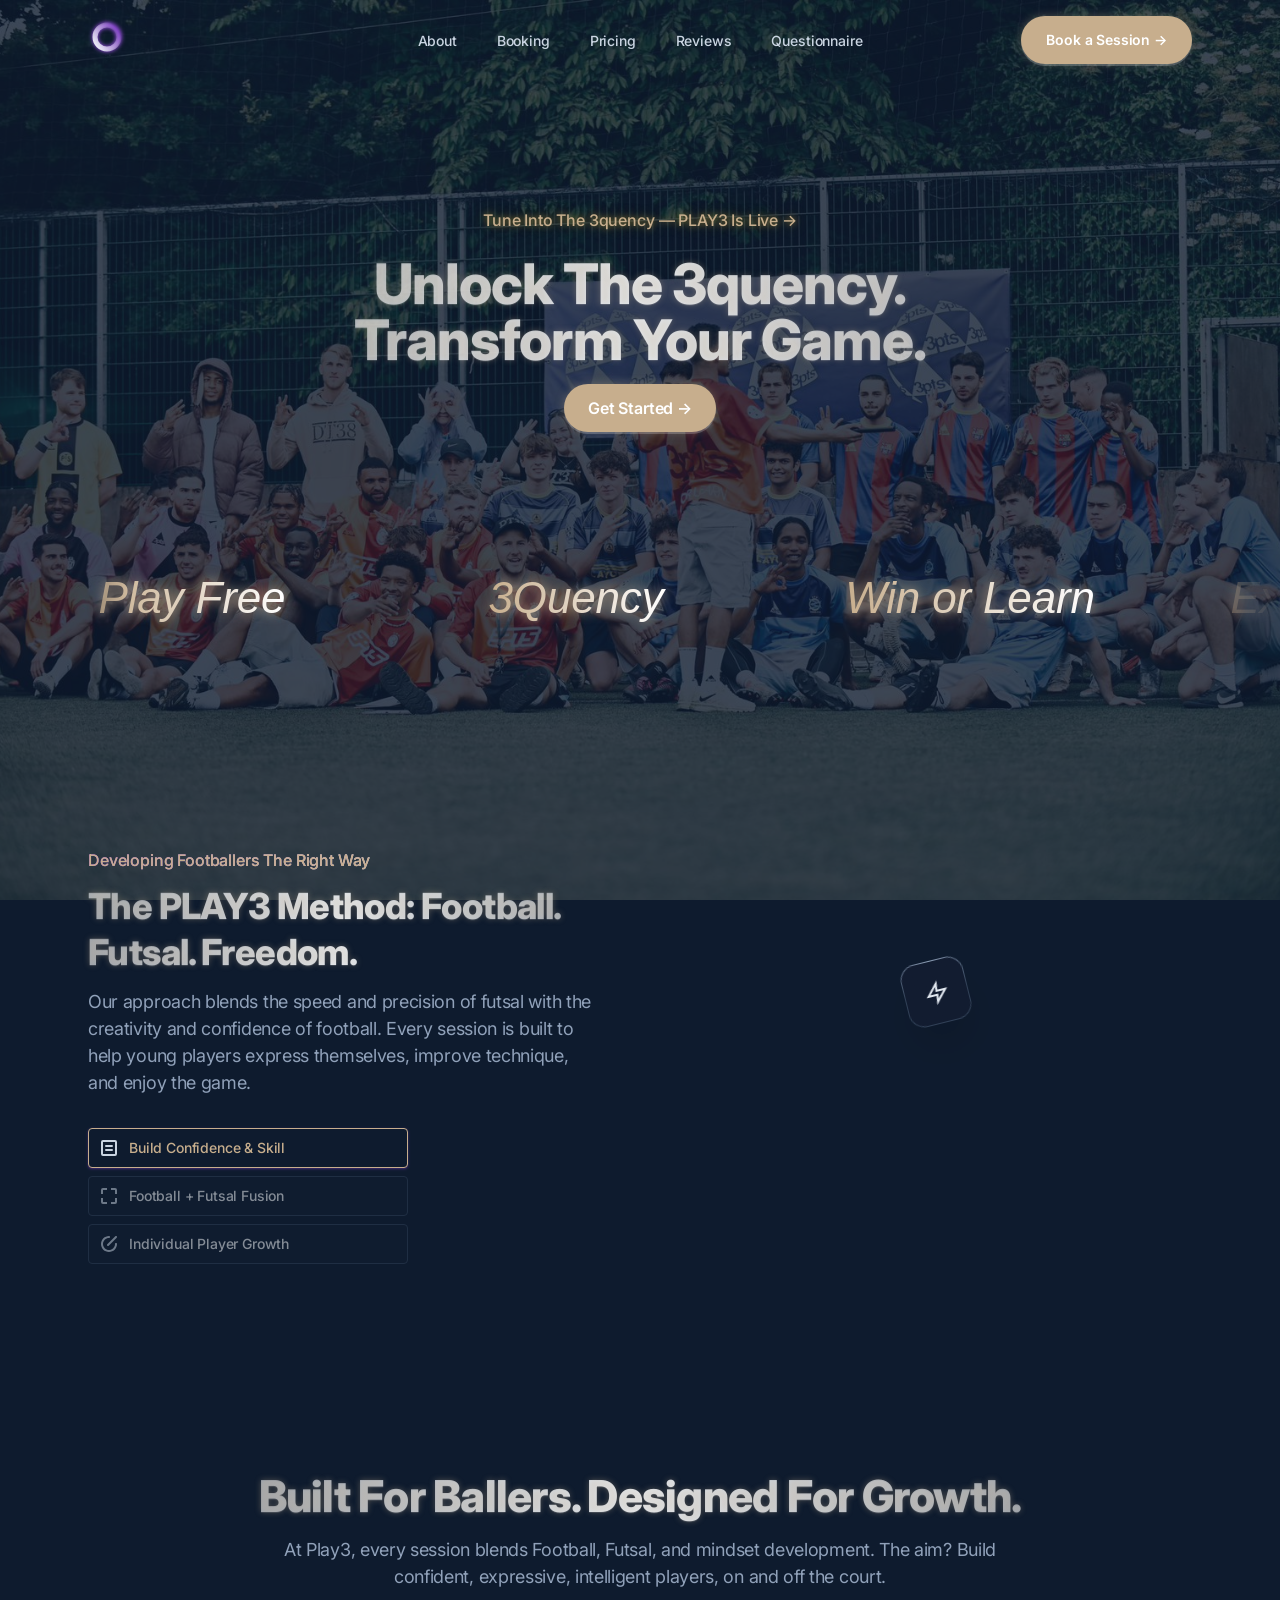
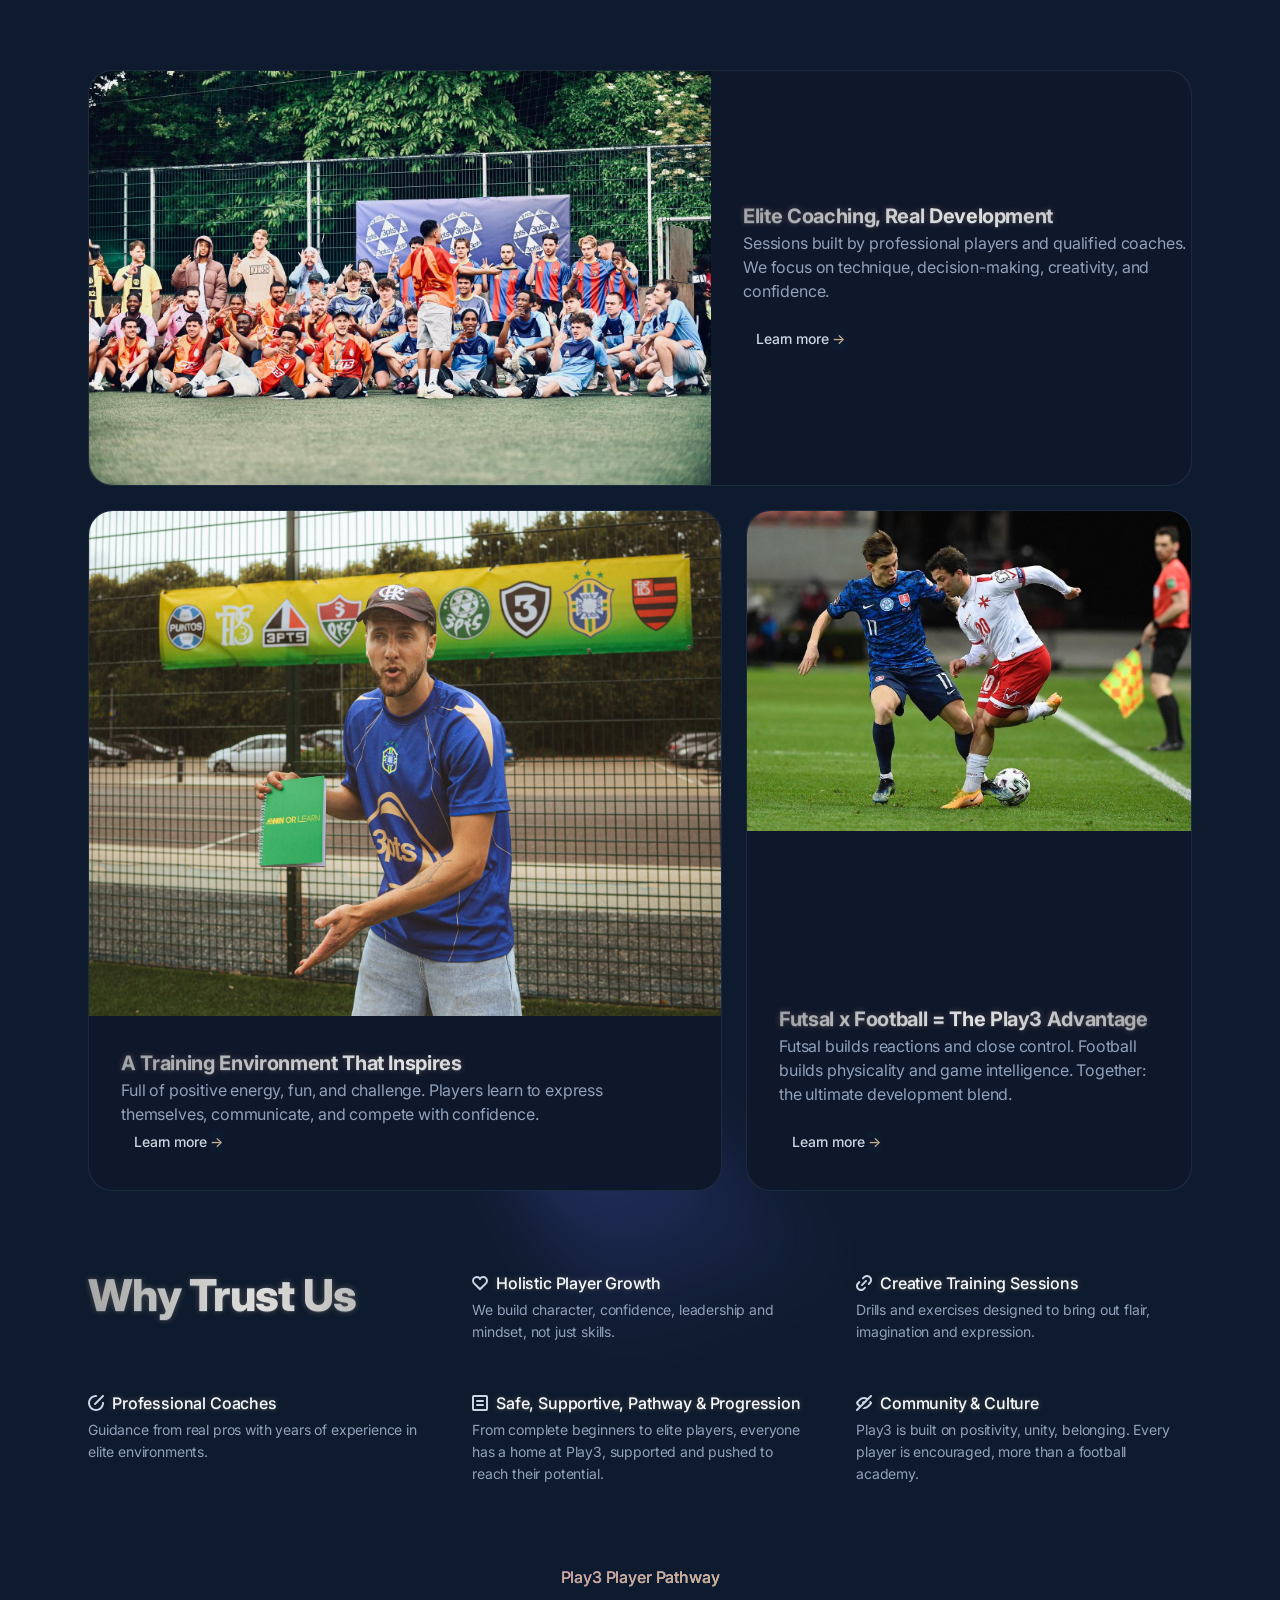
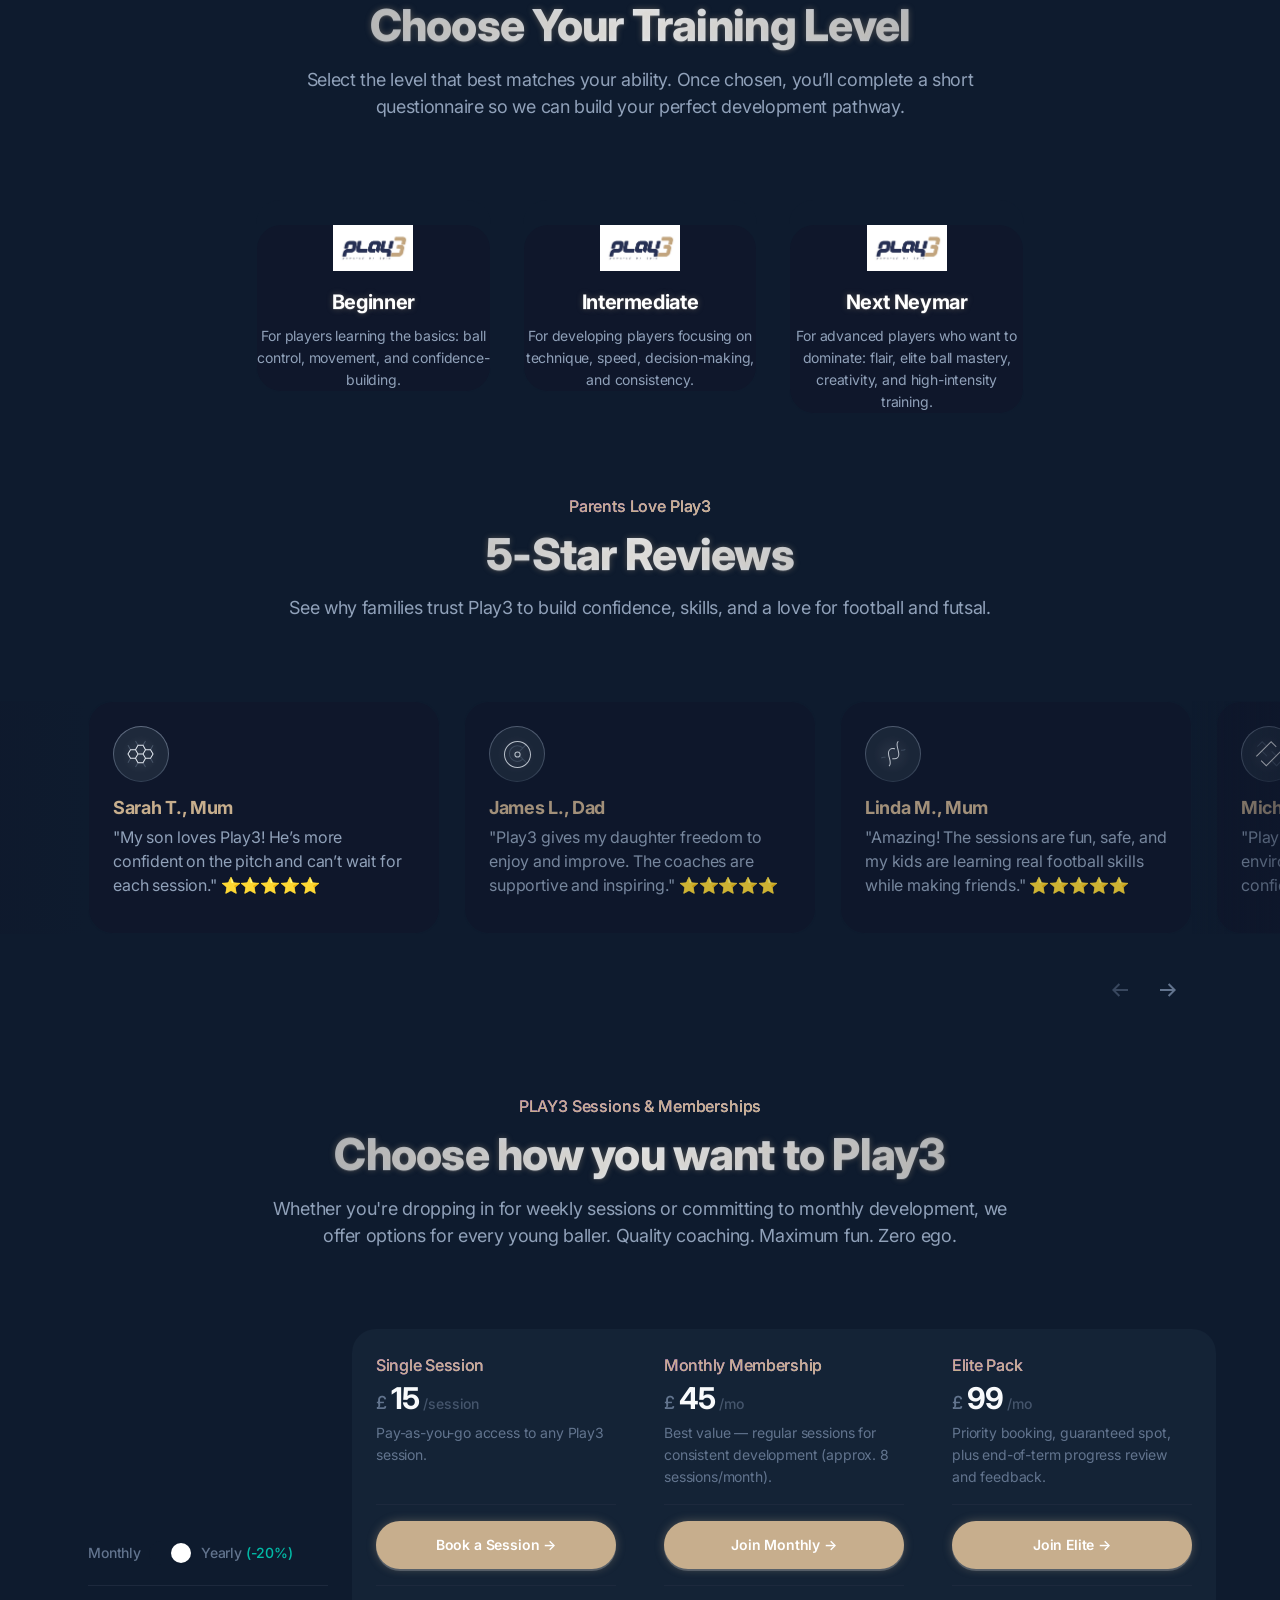
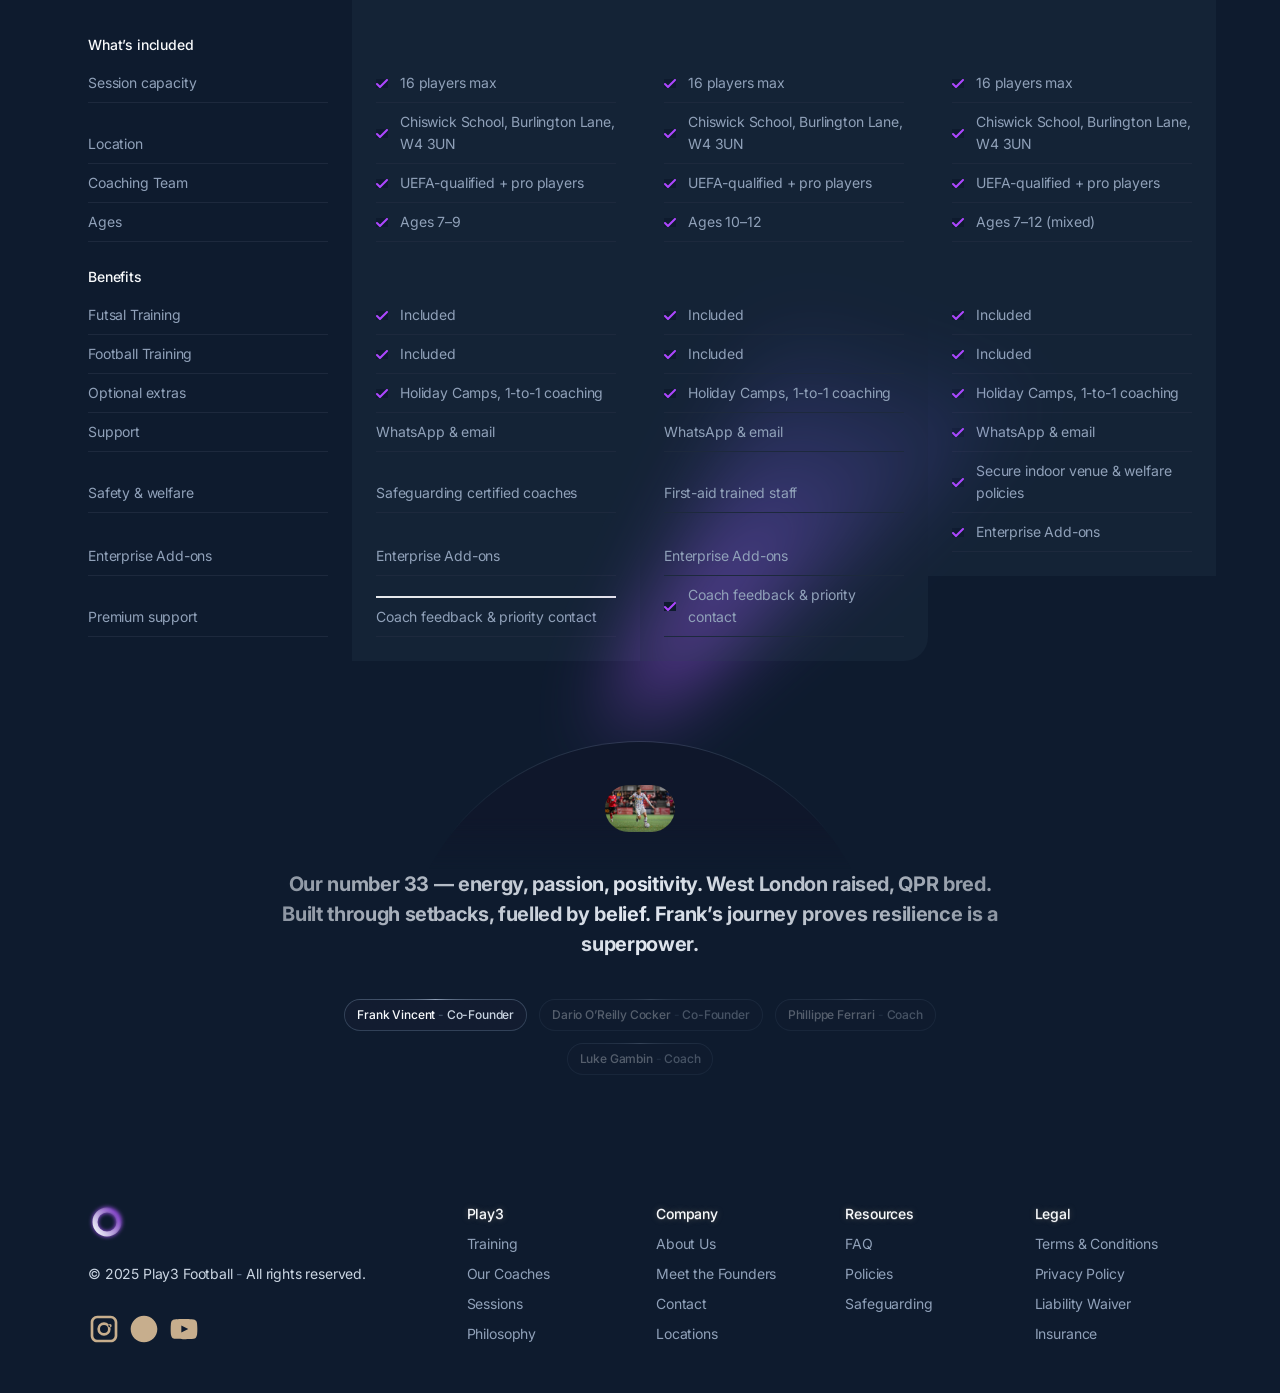
==== index.html @ ace88b15 "changes" ====
<!DOCTYPE html>
<html lang="en" class="scroll-smooth">

<head>
    <meta charset="utf-8">
    <title>Play3 - Home</title>
    <meta name="viewport" content="width=device-width,initial-scale=1">
    <link href="./css/vendors/aos.css" rel="stylesheet">
    <link rel="stylesheet" href="./css/vendors/swiper-bundle.min.css" />
    <link href="./style.css" rel="stylesheet">
</head>

<body class="font-inter antialiased bg-slate-900 text-slate-100 tracking-tight">

    <!-- Page wrapper -->
    <div class="flex flex-col min-h-screen overflow-hidden supports-[overflow:clip]:overflow-clip">

        <!-- Site header -->
        <header class="absolute w-full z-30">
            <div class="max-w-6xl mx-auto px-4 sm:px-6">
                <div class="flex items-center justify-between h-16 md:h-20">
        
                    <!-- Site branding -->
                    <div class="flex-1">
                        <!-- Logo -->
                        <a class="inline-flex" href="index.html" aria-label="Cruip">
                            <img class="max-w-none" src="./images/logo.svg" width="38" height="38" alt="Stellar">
                        </a>
                    </div>
        
                    <!-- Desktop navigation -->
                    <nav class="hidden md:flex md:grow">
        
                        <!-- Desktop menu links -->
                        <ul class="flex grow justify-center flex-wrap items-center">
                            <li>
                                <a class="font-medium text-sm text-slate-300 hover:text-white mx-4 mx-4 lg:mx-5 transition duration-150 ease-in-out" href="about.html">About</a>
                            </li>
                            <li>
                                <a class="font-medium text-sm text-slate-300 hover:text-white mx-4 lg:mx-5 transition duration-150 ease-in-out" href="booking.html">Booking</a>
                            </li>
                            <li>
                                <a class="font-medium text-sm text-slate-300 hover:text-white mx-4 lg:mx-5 transition duration-150 ease-in-out" href="pricing.html">Pricing</a>
                            </li>
                            <li>
                                <a class="font-medium text-sm text-slate-300 hover:text-white mx-4 lg:mx-5 transition duration-150 ease-in-out" href="reviews.html">Reviews</a>
                            </li>
                            <li>
                                <a class="font-medium text-sm text-slate-300 hover:text-white mx-4 lg:mx-5 transition duration-150 ease-in-out" href="questionnaire.html">Questionnaire</a>
                            </li>
                        </ul>
        
                    </nav>
        
                
                  <!-- Desktop booking button -->
<ul class="flex-1 flex justify-end items-center">
    <li>
        <a
  href="https://tidycal.com/helloecobubba/play3-training-session" target="_blank"
  class="btn btn-play3 inline-flex items-center group"
>
  <span class="relative inline-flex items-center">
    Book a Session
    <span class="ml-1 transition-transform duration-150 ease-in-out group-hover:translate-x-0.5">
      →
    </span>
  </span>
</a>

    </li>
</ul>
                
                    <!-- Mobile menu -->
                    <div class="md:hidden flex items-center ml-4" x-data="{ expanded: false }">
        
                        <!-- Hamburger button -->
                        <button class="group inline-flex w-8 h-8 text-slate-300 hover:text-white text-center items-center justify-center transition" aria-controls="mobile-nav" :aria-expanded="expanded" @click.stop="expanded = !expanded">
                            <span class="sr-only">Menu</span>
                            <svg class="w-4 h-4 fill-current pointer-events-none" viewBox="0 0 16 16" xmlns="http://www.w3.org/2000/svg">
                                <rect class="origin-center transition-all duration-300 ease-[cubic-bezier(.5,.85,.25,1.1)] -translate-y-[5px] group-aria-expanded:rotate-[315deg] group-aria-expanded:translate-y-0" y="7" width="16" height="2" rx="1"></rect>
                                <rect class="origin-center group-aria-expanded:rotate-45 transition-all duration-300 ease-[cubic-bezier(.5,.85,.25,1.8)]" y="7" width="16" height="2" rx="1"></rect>
                                <rect class="origin-center transition-all duration-300 ease-[cubic-bezier(.5,.85,.25,1.1)] translate-y-[5px] group-aria-expanded:rotate-[135deg] group-aria-expanded:translate-y-0" y="7" width="16" height="2" rx="1"></rect>
                            </svg>
                        </button>                             
        
                        <!-- Mobile navigation -->
                        <nav id="mobile-nav" class="absolute top-full z-20 left-0 w-full px-4 sm:px-6 overflow-hidden transition-all duration-300 ease-in-out" x-ref="mobileNav" :style="expanded ? 'max-height: ' + $refs.mobileNav.scrollHeight + 'px; opacity: 1' : 'max-height: 0; opacity: .8'" @click.outside="expanded = false" @keydown.escape.window="expanded = false" x-cloak>
                            <ul class="border border-transparent [background:linear-gradient(var(--color-slate-900),var(--color-slate-900))_padding-box,conic-gradient(var(--color-slate-400),var(--color-slate-700)_25%,var(--color-slate-700)_75%,var(--color-slate-400)_100%)_border-box] rounded-lg px-4 py-1.5">
                                                   <li>
                                <a class="font-medium text-sm text-slate-300 hover:text-white mx-4 lg:mx-5 transition duration-150 ease-in-out" href="about.html">About</a>
                            </li>
                            <li>
                                <a href="https://tidycal.com/helloecobubba/play3-training-session" class="font-medium text-sm text-slate-300 hover:text-white mx-4 lg:mx-5 transition duration-150 ease-in-out" href="booking.html">Booking</a>
                            </li>
                            <li>
                                <a class="font-medium text-sm text-slate-300 hover:text-white mx-4 lg:mx-5 transition duration-150 ease-in-out" href="pricing.html">Pricing</a>
                            </li>
                            <li>
                                <a class="font-medium text-sm text-slate-300 hover:text-white mx-4 lg:mx-5 transition duration-150 ease-in-out" href="reviews.html">Reviews</a>
                            </li>
                            <li>
                                <a class="font-medium text-sm text-slate-300 hover:text-white mx-4 lg:mx-5 transition duration-150 ease-in-out" href="questionnaire.html">Questionnaire</a>
                            </li>
                            </ul>
                        </nav>
        
                    </div>
        
                </div>
            </div>
        </header>

        <!-- Page content -->
        <main class="grow">

            <!-- Hero -->
            <section>
                              <div class="absolute inset-0 -z-20 overflow-hidden opacity-20">
    <img 
        src="./images/dariospeech.jpg" 
        class="w-full h-full object-cover" 
        alt="FAQ Background"
    />
</div>
                <div class="relative max-w-6xl mx-auto px-4 sm:px-6">

                    <!-- Particles animation -->
                    <div class="absolute inset-0 -z-10" aria-hidden="true">
                        <canvas data-particle-animation></canvas>
                    </div>

                    <!-- Illustration -->
                    <div class="absolute inset-0 -z-10 -mx-28 rounded-b-[3rem] pointer-events-none overflow-hidden" aria-hidden="true">
                        <div class="absolute left-1/2 -translate-x-1/2 bottom-0 -z-10">
                            <img src="./images/glow-bottom.svg" class="max-w-none" width="2146" height="774" alt="Hero Illustration">
                        </div>
                    </div>

                    <div class="pt-32 pb-16 md:pt-52 md:pb-32">

                        <!-- Hero content -->
                        <div class="max-w-3xl mx-auto text-center">
                            <div class="mb-6" data-aos="fade-down">
                               <div class="inline-flex">
  <a
    href="about.html"
    class="group inline-flex items-center font-medium transition-all duration-200 ease-in-out hover:tracking-wide"
    style="
      color: var(--play3-gold);
      text-shadow:
        0 0 6px rgba(212,175,55,0.6),
        0 0 16px rgba(212,175,55,0.4);
    "
  >
    Tune Into The 3quency — PLAY3 Is Live
    <span
      class="ml-1 transition-transform duration-200 ease-in-out group-hover:translate-x-1"
      style="
        color: var(--play3-gold);
        text-shadow:
          0 0 6px rgba(212,175,55,0.6),
          0 0 16px rgba(212,175,55,0.4);
      "
    >
      →
    </span>
  </a>
</div>
                            </div>
                            <h1 class="h1 bg-clip-text text-transparent bg-linear-to-r from-slate-200/60 via-slate-200 to-slate-200/60 pb-4" data-aos="fade-down">Unlock The 3quency. Transform Your Game.</h1>
                            <div class="max-w-xs mx-auto sm:max-w-none sm:inline-flex sm:justify-center space-y-4 sm:space-y-0 sm:space-x-4" data-aos="fade-down" data-aos-delay="400">
                                <div>
                                   <a href="booking.html" class="btn-play3 inline-flex items-center justify-center group">
  <span class="inline-flex items-center">
    Get Started
    <span class="ml-1 transition-transform group-hover:translate-x-0.5">→</span>
  </span>
</a>

                                </div>
                            </div>

                        </div>

                    </div>
                </div>
            </section>

    <!-- MARQUEE Scroll -->
        <section>
  <div class="relative w-full overflow-hidden
    [mask-image:_linear-gradient(to_right,transparent_0,_black_128px,_black_calc(100%-128px),transparent_100%)]">

    <!-- MARQUEE TRACK -->
    <div class="flex w-max play3-marquee">

      <!-- TRACK A -->
      <ul class="flex items-center flex-nowrap shrink-0 [&_li]:mx-8">
        <li>
          <svg width="320" height="80" viewBox="0 0 320 80" xmlns="http://www.w3.org/2000/svg">
            <defs>
              <linearGradient id="goldGradientA" x1="0%" y1="0%" x2="100%" y2="0%">
                <stop offset="0%" stop-color="var(--play3-gold)" />
                <stop offset="100%" stop-color="#ffffff" />
              </linearGradient>
              <filter id="goldGlowA" x="-50%" y="-50%" width="200%" height="200%">
                <feDropShadow dx="0" dy="0" stdDeviation="6" flood-color="var(--play3-gold)" />
              </filter>
            </defs>
            <text x="50%" y="52%" text-anchor="middle" dominant-baseline="middle"
              font-family="Helvetica, Arial, sans-serif"
              font-style="italic"
              font-size="44"
              fill="url(#goldGradientA)"
              filter="url(#goldGlowA)">
              Play Free
            </text>
          </svg>
        </li>

        <li>
          <svg width="320" height="80" viewBox="0 0 320 80" xmlns="http://www.w3.org/2000/svg">
            <text x="50%" y="52%" text-anchor="middle" dominant-baseline="middle"
              font-family="Helvetica, Arial, sans-serif"
              font-style="italic"
              font-size="44"
              fill="url(#goldGradientA)"
              filter="url(#goldGlowA)">
              3Quency
            </text>
          </svg>
        </li>

        <li>
          <svg width="340" height="80" viewBox="0 0 340 80" xmlns="http://www.w3.org/2000/svg">
            <text x="50%" y="52%" text-anchor="middle" dominant-baseline="middle"
              font-family="Helvetica, Arial, sans-serif"
              font-style="italic"
              font-size="44"
              fill="url(#goldGradientA)"
              filter="url(#goldGlowA)">
              Win or Learn
            </text>
          </svg>
        </li>

        <li>
          <svg width="380" height="80" viewBox="0 0 380 80" xmlns="http://www.w3.org/2000/svg">
            <text x="50%" y="52%" text-anchor="middle" dominant-baseline="middle"
              font-family="Helvetica, Arial, sans-serif"
              font-style="italic"
              font-size="44"
              fill="url(#goldGradientA)"
              filter="url(#goldGlowA)">
              Express Yourself
            </text>
          </svg>
        </li>

        <li>
          <svg width="400" height="80" viewBox="0 0 400 80" xmlns="http://www.w3.org/2000/svg">
            <text x="50%" y="52%" text-anchor="middle" dominant-baseline="middle"
              font-family="Helvetica, Arial, sans-serif"
              font-style="italic"
              font-size="44"
              fill="url(#goldGradientA)"
              filter="url(#goldGlowA)">
              Positive Reactions
            </text>
          </svg>
        </li>

        <li>
          <svg width="300" height="80" viewBox="0 0 300 80" xmlns="http://www.w3.org/2000/svg">
            <text x="50%" y="52%" text-anchor="middle" dominant-baseline="middle"
              font-family="Helvetica, Arial, sans-serif"
              font-style="italic"
              font-size="44"
              fill="url(#goldGradientA)"
              filter="url(#goldGlowA)">
              Family
            </text>
          </svg>
        </li>
      </ul>

      <!-- TRACK B (IDENTICAL COPY) -->
      <ul class="flex items-center flex-nowrap shrink-0 [&_li]:mx-8" aria-hidden="true">
           <li>
          <svg width="320" height="80" viewBox="0 0 320 80" xmlns="http://www.w3.org/2000/svg">
            <defs>
              <linearGradient id="goldGradientA" x1="0%" y1="0%" x2="100%" y2="0%">
                <stop offset="0%" stop-color="var(--play3-gold)" />
                <stop offset="100%" stop-color="#ffffff" />
              </linearGradient>
              <filter id="goldGlowA" x="-50%" y="-50%" width="200%" height="200%">
                <feDropShadow dx="0" dy="0" stdDeviation="6" flood-color="var(--play3-gold)" />
              </filter>
            </defs>
            <text x="50%" y="52%" text-anchor="middle" dominant-baseline="middle"
              font-family="Helvetica, Arial, sans-serif"
              font-style="italic"
              font-size="44"
              fill="url(#goldGradientA)"
              filter="url(#goldGlowA)">
              Play Free
            </text>
          </svg>
        </li>

        <li>
          <svg width="320" height="80" viewBox="0 0 320 80" xmlns="http://www.w3.org/2000/svg">
            <text x="50%" y="52%" text-anchor="middle" dominant-baseline="middle"
              font-family="Helvetica, Arial, sans-serif"
              font-style="italic"
              font-size="44"
              fill="url(#goldGradientA)"
              filter="url(#goldGlowA)">
              3Quency
            </text>
          </svg>
        </li>

        <li>
          <svg width="340" height="80" viewBox="0 0 340 80" xmlns="http://www.w3.org/2000/svg">
            <text x="50%" y="52%" text-anchor="middle" dominant-baseline="middle"
              font-family="Helvetica, Arial, sans-serif"
              font-style="italic"
              font-size="44"
              fill="url(#goldGradientA)"
              filter="url(#goldGlowA)">
              Win or Learn
            </text>
          </svg>
        </li>

        <li>
          <svg width="380" height="80" viewBox="0 0 380 80" xmlns="http://www.w3.org/2000/svg">
            <text x="50%" y="52%" text-anchor="middle" dominant-baseline="middle"
              font-family="Helvetica, Arial, sans-serif"
              font-style="italic"
              font-size="44"
              fill="url(#goldGradientA)"
              filter="url(#goldGlowA)">
              Express Yourself
            </text>
          </svg>
        </li>

        <li>
          <svg width="400" height="80" viewBox="0 0 400 80" xmlns="http://www.w3.org/2000/svg">
            <text x="50%" y="52%" text-anchor="middle" dominant-baseline="middle"
              font-family="Helvetica, Arial, sans-serif"
              font-style="italic"
              font-size="44"
              fill="url(#goldGradientA)"
              filter="url(#goldGlowA)">
              Positive Reactions
            </text>
          </svg>
        </li>

        <li>
          <svg width="300" height="80" viewBox="0 0 300 80" xmlns="http://www.w3.org/2000/svg">
            <text x="50%" y="52%" text-anchor="middle" dominant-baseline="middle"
              font-family="Helvetica, Arial, sans-serif"
              font-style="italic"
              font-size="44"
              fill="url(#goldGradientA)"
              filter="url(#goldGlowA)">
              Family
            </text>
          </svg>
        </li>
      </ul>

    </div>
  </div>
</section>

               <!-- Features -->
            <section>
                <div class="relative max-w-6xl mx-auto px-4 sm:px-6">

                    <!-- Illustration -->
                    <div class="absolute inset-0 -z-10 -mx-28 rounded-t-[3rem] pointer-events-none overflow-hidden" aria-hidden="true">
                        <div class="absolute left-1/2 -translate-x-1/2 top-0 -z-10">
                            <img src="./images/glow-top.svg" class="max-w-none" width="1404" height="658" alt="Features Illustration">
                        </div>
                    </div>

                    <div class="pt-16 pb-12 md:pt-52 md:pb-20">

                        <div x-data="{ tab: '1' }">

                            <!-- Section content -->
                            <div class="max-w-xl mx-auto md:max-w-none flex flex-col md:flex-row md:space-x-8 lg:space-x-16 xl:space-x-20 space-y-8 space-y-reverse md:space-y-0">

                                <!-- Content -->
                                <div class="md:w-7/12 lg:w-1/2 order-1 md:order-none max-md:text-center" data-aos="fade-down">
                                    <!-- Content #1 -->
                                    <div>
                                        <div class="inline-flex font-medium bg-clip-text text-transparent bg-linear-to-r from-purple-500 to-purple-200 pb-3">Developing Footballers The Right Way</div>
                                    </div>
                                    <h3 class="h3 bg-clip-text text-transparent bg-linear-to-r from-slate-200/60 via-slate-200 to-slate-200/60 pb-3">The PLAY3 Method: Football. Futsal. Freedom.</h3>
                                    <p class="text-lg text-slate-400 mb-8">  Our approach blends the speed and precision of futsal with the creativity and confidence of football. 
                            Every session is built to help young players express themselves, improve technique, and enjoy the game.</p>
                                    <div class="mt-8 max-w-xs max-md:mx-auto space-y-2">
                                        <button
                                            class="flex items-center text-sm font-medium text-slate-50 rounded-sm border bg-slate-800/25 w-full px-3 py-2 transition duration-150 ease-in-out hover:opacity-100"
                                            :class="tab !== '1' ? 'border-slate-700 opacity-50' : 'border-purple-700 shadow-sm shadow-purple-500/25'"
                                            @click.prevent="tab = '1'"
                                        >
                                            <svg class="shrink-0 fill-slate-300 mr-3" xmlns="http://www.w3.org/2000/svg" width="16" height="16">
                                                <path d="M14 0a2 2 0 0 1 2 2v12a2 2 0 0 1-2 2H2a2 2 0 0 1-2-2V2a2 2 0 0 1 2-2h12Zm0 14V2H2v12h12Zm-3-7H5a1 1 0 1 1 0-2h6a1 1 0 0 1 0 2Zm0 4H5a1 1 0 0 1 0-2h6a1 1 0 0 1 0 2Z" />
                                            </svg>
                                            <span>Build Confidence & Skill</span>
                                        </button>
                                        <button
                                            class="flex items-center text-sm font-medium text-slate-50 rounded-sm border bg-slate-800/25 w-full px-3 py-2 transition duration-150 ease-in-out hover:opacity-100"
                                            :class="tab !== '2' ? 'border-slate-700 opacity-50' : 'border-purple-700 shadow-sm shadow-purple-500/25'"
                                            @click.prevent="tab = '2'"
                                        >
                                            <svg class="shrink-0 fill-slate-300 mr-3" xmlns="http://www.w3.org/2000/svg" width="16" height="16">
                                                <path d="M2 6H0V2a2 2 0 0 1 2-2h4v2H2v4ZM16 6h-2V2h-4V0h4a2 2 0 0 1 2 2v4ZM14 16h-4v-2h4v-4h2v4a2 2 0 0 1-2 2ZM6 16H2a2 2 0 0 1-2-2v-4h2v4h4v2Z" />
                                            </svg>
                                            <span>Football + Futsal Fusion</span>
                                        </button>
                                        <button
                                            class="flex items-center text-sm font-medium text-slate-50 rounded-sm border bg-slate-800/25 w-full px-3 py-2 transition duration-150 ease-in-out hover:opacity-100"
                                            :class="tab !== '3' ? 'border-slate-700 opacity-50' : 'border-purple-700 shadow-sm shadow-purple-500/25'"
                                            @click.prevent="tab = '3'"
                                        >
                                            <svg class="shrink-0 fill-slate-300 mr-3" xmlns="http://www.w3.org/2000/svg" width="16" height="16">
                                                <path d="M14.3.3c.4-.4 1-.4 1.4 0 .4.4.4 1 0 1.4l-8 8c-.2.2-.4.3-.7.3-.3 0-.5-.1-.7-.3-.4-.4-.4-1 0-1.4l8-8ZM15 7c.6 0 1 .4 1 1 0 4.4-3.6 8-8 8s-8-3.6-8-8 3.6-8 8-8c.6 0 1 .4 1 1s-.4 1-1 1C4.7 2 2 4.7 2 8s2.7 6 6 6 6-2.7 6-6c0-.6.4-1 1-1Z" />
                                            </svg>
                                            <span>Individual Player Growth</span>
                                        </button>                                        
                                    </div>
                                </div>

                                <!-- Image -->
                                <div class="md:w-5/12 lg:w-1/2" data-aos="fade-up" data-aos-delay="100">
                                    <div class="relative py-24 -mt-12">

                                        <!-- Particles animation -->
                                        <div class="absolute inset-0 -z-10">
                                            <canvas data-particle-animation data-particle-quantity="8" data-particle-staticity="30"></canvas>
                                        </div>

                                        <div class="flex items-center justify-center">
                                            <div class="relative w-48 h-48 flex justify-center items-center">
                                         <!-- Halo effect -->
<svg class="absolute inset-0 z-0 left-1/2 top-1/2 transform -translate-x-1/2 -translate-y-1/2 pointer-events-none blur-xl opacity-80" width="480" height="480" viewBox="0 0 480 480" xmlns="http://www.w3.org/2000/svg">
  <defs>
    <linearGradient id="pulse-a" x1="50%" x2="50%" y1="100%" y2="0%">
      <stop offset="0%" stop-color="#D4AF37" />
      <stop offset="60%" stop-color="#FFD966" />
      <stop offset="100%" stop-color="#FFF3B0" />
    </linearGradient>
  </defs>
  <g fill-rule="evenodd">
    <path class="pulse" fill="url(#pulse-a)" fill-rule="evenodd" d="M240,0 C372.5484,0 480,107.4516 480,240 C480,372.5484 372.5484,480 240,480 C107.4516,480 0,372.5484 0,240 C0,107.4516 107.4516,0 240,0 Z M240,88.8 C156.4944,88.8 88.8,156.4944 88.8,240 C88.8,323.5056 156.4944,391.2 240,391.2 C323.5056,391.2 391.2,323.5056 391.2,240 C391.2,156.4944 323.5056,88.8 240,88.8 Z"></path>
    <path class="pulse pulse-1" fill="url(#pulse-a)" fill-rule="evenodd" d="M240,0 C372.5484,0 480,107.4516 480,240 C480,372.5484 372.5484,480 240,480 C107.4516,480 0,372.5484 0,240 C0,107.4516 107.4516,0 240,0 Z M240,88.8 C156.4944,88.8 88.8,156.4944 88.8,240 C88.8,323.5056 156.4944,391.2 240,391.2 C323.5056,391.2 391.2,323.5056 391.2,240 C391.2,156.4944 323.5056,88.8 240,88.8 Z"></path>
    <path class="pulse pulse-2" fill="url(#pulse-a)" fill-rule="evenodd" d="M240,0 C372.5484,0 480,107.4516 480,240 C480,372.5484 372.5484,480 240,480 C107.4516,480 0,372.5484 0,240 C0,107.4516 107.4516,0 240,0 Z M240,88.8 C156.4944,88.8 88.8,156.4944 88.8,240 C88.8,323.5056 156.4944,391.2 240,391.2 C323.5056,391.2 391.2,323.5056 391.2,240 C391.2,156.4944 323.5056,88.8 240,88.8 Z"></path>
  </g>
</svg>
                                                <!-- Grid -->
                                                <div class="absolute inset-0 -z-10 left-1/2 top-1/2 transform -translate-x-1/2 -translate-y-1/2 pointer-events-none w-[500px] h-[500px] rounded-full overflow-hidden [mask-image:_radial-gradient(black,_transparent_60%)]">
                                                    <div class="h-[200%] animate-endless">
                                                        <div class="absolute inset-0 [background:repeating-linear-gradient(transparent,transparent_48px,var(--color-white)_48px,var(--color-white)_49px)] blur-[2px] opacity-20"></div>
                                                        <div class="absolute inset-0 [background:repeating-linear-gradient(transparent,transparent_48px,var(--color-purple-500)_48px,var(--color-purple-500)_49px)]"></div>
                                                        <div class="absolute inset-0 [background:repeating-linear-gradient(90deg,transparent,transparent_48px,var(--color-white)_48px,var(--color-white)_49px)] blur-[2px] opacity-20"></div>
                                                        <div class="absolute inset-0 [background:repeating-linear-gradient(90deg,transparent,transparent_48px,var(--color-purple-500)_48px,var(--color-purple-500)_49px)]"></div>
                                                    </div>
                                                </div>
                                                <!-- Icons -->
                                                <div
                                                    x-show="tab === '1'"
                                                    x-transition:enter="transition ease-[cubic-bezier(0.68,-0.3,0.32,1)] duration-700 order-first"
                                                    x-transition:enter-start="opacity-0 -rotate-[60deg]"
                                                    x-transition:enter-end="opacity-100 rotate-0"
                                                    x-transition:leave="transition ease-[cubic-bezier(0.68,-0.3,0.32,1)] duration-700 absolute"
                                                    x-transition:leave-start="opacity-100 rotate-0"
                                                    x-transition:leave-end="opacity-0 rotate-[60deg]"
                                                >                                                
                                                    <div class="relative flex items-center justify-center w-16 h-16 border border-transparent rounded-2xl shadow-2xl -rotate-[14deg] [background:linear-gradient(var(--color-slate-900),var(--color-slate-900))_padding-box,conic-gradient(var(--color-slate-400),var(--color-slate-700)_25%,var(--color-slate-700)_75%,var(--color-slate-400)_100%)_border-box] before:absolute before:inset-0 before:bg-slate-800/30 before:rounded-2xl">
                                                        <svg class="relative fill-slate-200" xmlns="http://www.w3.org/2000/svg" width="23" height="25">
                                                            <path fill-rule="nonzero" d="M10.55 15.91H.442L14.153.826 12.856 9.91h10.107L9.253 24.991l1.297-9.082Zm.702-8.919L4.963 13.91h7.893l-.703 4.918 6.289-6.918H10.55l.702-4.918Z" />
                                                        </svg>
                                                    </div>
                                                </div>
                                                <div
                                                    x-show="tab === '2'"
                                                    x-transition:enter="transition ease-[cubic-bezier(0.68,-0.3,0.32,1)] duration-700 order-first"
                                                    x-transition:enter-start="opacity-0 -rotate-[60deg]"
                                                    x-transition:enter-end="opacity-100 rotate-0"
                                                    x-transition:leave="transition ease-[cubic-bezier(0.68,-0.3,0.32,1)] duration-700 absolute"
                                                    x-transition:leave-start="opacity-100 rotate-0"
                                                    x-transition:leave-end="opacity-0 rotate-[60deg]"
                                                >                                                
                                                    <div class="relative flex items-center justify-center w-16 h-16 border border-transparent rounded-2xl shadow-2xl -rotate-[14deg] [background:linear-gradient(var(--color-slate-900),var(--color-slate-900))_padding-box,conic-gradient(var(--color-slate-400),var(--color-slate-700)_25%,var(--color-slate-700)_75%,var(--color-slate-400)_100%)_border-box] before:absolute before:inset-0 before:bg-slate-800/30 before:rounded-2xl">
                                                        <svg class="relative fill-slate-200" xmlns="http://www.w3.org/2000/svg" width="22" height="22">
                                                            <path d="M18 14h-2V8h2c2.2 0 4-1.8 4-4s-1.8-4-4-4-4 1.8-4 4v2H8V4c0-2.2-1.8-4-4-4S0 1.8 0 4s1.8 4 4 4h2v6H4c-2.2 0-4 1.8-4 4s1.8 4 4 4 4-1.8 4-4v-2h6v2c0 2.2 1.8 4 4 4s4-1.8 4-4-1.8-4-4-4ZM16 4c0-1.1.9-2 2-2s2 .9 2 2-.9 2-2 2h-2V4ZM2 4c0-1.1.9-2 2-2s2 .9 2 2v2H4c-1.1 0-2-.9-2-2Zm4 14c0 1.1-.9 2-2 2s-2-.9-2-2 .9-2 2-2h2v2ZM8 8h6v6H8V8Zm10 12c-1.1 0-2-.9-2-2v-2h2c1.1 0 2 .9 2 2s-.9 2-2 2Z" />
                                                        </svg>
                                                    </div>
                                                </div>
                                                <div
                                                    x-show="tab === '3'"
                                                    x-transition:enter="transition ease-[cubic-bezier(0.68,-0.3,0.32,1)] duration-700 order-first"
                                                    x-transition:enter-start="opacity-0 -rotate-[60deg]"
                                                    x-transition:enter-end="opacity-100 rotate-0"
                                                    x-transition:leave="transition ease-[cubic-bezier(0.68,-0.3,0.32,1)] duration-700 absolute"
                                                    x-transition:leave-start="opacity-100 rotate-0"
                                                    x-transition:leave-end="opacity-0 rotate-[60deg]"
                                                >                                                
                                                    <div class="relative flex items-center justify-center w-16 h-16 border border-transparent rounded-2xl shadow-2xl -rotate-[14deg] [background:linear-gradient(var(--color-slate-900),var(--color-slate-900))_padding-box,conic-gradient(var(--color-slate-400),var(--color-slate-700)_25%,var(--color-slate-700)_75%,var(--color-slate-400)_100%)_border-box] before:absolute before:inset-0 before:bg-slate-800/30 before:rounded-2xl">
                                                        <svg class="relative fill-slate-200" xmlns="http://www.w3.org/2000/svg" width="26" height="14">
                                                            <path fill-rule="nonzero" d="m10 5.414-8 8L.586 12 10 2.586l6 6 8-8L25.414 2 16 11.414z" />
                                                        </svg>
                                                    </div>
                                                </div>                                                
                                            </div>
                                        </div>
                                    </div>
                                </div>

                            </div>

                        </div>

                    </div>
                </div>
            </section>

          <!-- Features #2 -->
            <section class="relative">

                <!-- Particles animation -->
                <div class="absolute left-1/2 -translate-x-1/2 top-0 -z-10 w-80 h-80 -mt-24 -ml-32">
                    <div class="absolute inset-0 -z-10" aria-hidden="true">
                        <canvas data-particle-animation data-particle-quantity="6" data-particle-staticity="30"></canvas>
                    </div>
                </div>

                <div class="max-w-6xl mx-auto px-4 sm:px-6">
                    <div class="pt-16 md:pt-32">

                        <!-- Section header -->
                        <div class="max-w-3xl mx-auto text-center pb-12 md:pb-20">
                            <h2 class="h2 bg-clip-text text-transparent bg-linear-to-r from-slate-200/60 via-slate-200 to-slate-200/60 pb-4">Built For Ballers. Designed For Growth.</h2>
                            <p class="text-lg text-slate-400">At Play3, every session blends Football, Futsal, and mindset development.
The aim? Build confident, expressive, intelligent players, on and off the court.</p>
                        </div>
                        <!-- Highlighted boxes -->
                        <div class="relative pb-12 md:pb-20">
                            <!-- Blurred shape -->
                            <div class="absolute bottom-0 -mb-20 left-1/2 -translate-x-1/2 blur-2xl opacity-50 pointer-events-none" aria-hidden="true">
                                <svg xmlns="http://www.w3.org/2000/svg" width="434" height="427">
                                    <defs>
                                        <linearGradient id="bs2-a" x1="19.609%" x2="50%" y1="14.544%" y2="100%">
                                            <stop offset="0%" stop-color="#6366F1" />
                                            <stop offset="100%" stop-color="#6366F1" stop-opacity="0" />
                                        </linearGradient>
                                    </defs>
                                    <path fill="url(#bs2-a)" fill-rule="evenodd" d="m346 898 461 369-284 58z" transform="translate(-346 -898)" />
                                </svg>
                            </div>
                            <!-- Grid -->
                            <div class="grid md:grid-cols-12 gap-6 group" data-highlighter>
                                <!-- Box #1 -->
<div class="md:col-span-12" data-aos="fade-down">
    <div class="relative h-full bg-slate-800 rounded-3xl p-px overflow-hidden">
        <div class="relative h-full bg-slate-900 rounded-[inherit] z-20 overflow-hidden">

            <div class="flex flex-col md:flex-row md:items-center md:justify-between">

                <!-- IMAGE (Replace with your own football photo) -->
                <div class="relative w-full h-64 md:h-auto overflow-hidden bg-slate-800">
                    <img 
                        src="./images/dariospeech.jpg" 
                        alt="Football Coaching"
                        class="object-cover w-full h-full"
                    />
                </div>

                <!-- TEXT -->
                <div class="md:max-w-[480px] shrink-0 p-6 md:p-8 md:pr-0">
                    <h3 class="text-xl font-bold bg-clip-text text-transparent bg-linear-to-r from-slate-200/60 via-slate-200 to-slate-200/60 pb-2">
                        Elite Coaching, Real Development
                    </h3>
                    <p class="text-slate-400 mb-5">
                        Sessions built by professional players and qualified coaches.
                        We focus on technique, decision-making, creativity, and confidence.
                    </p>
                    
                    <!-- Button -->
                    <a class="btn-sm text-slate-300 hover:text-white transition duration-150 ease-in-out"
                       href="about.html">
                       Learn more <span class="text-purple-500 ml-1">→</span>
                    </a>
                </div>

            </div>

        </div>
    </div>
</div>

                             <!-- Box #2 -->
<div class="md:col-span-7" data-aos="fade-down">
    <div class="relative h-full bg-slate-800 rounded-3xl p-px overflow-hidden">
        <div class="relative h-full bg-slate-900 rounded-[inherit] z-20 overflow-hidden">

            <div class="flex flex-col">

                <!-- IMAGE -->
                <div class="relative w-full h-64 md:h-auto overflow-hidden">
                    <img 
                        src="./images/vinnycoaching.jpg" 
                        alt="Training Environment"
                        class="object-cover w-full h-full"
                    />
                </div>

                <!-- TEXT -->
                <div class="p-6 md:p-8">
                    <h3 class="text-xl font-bold bg-clip-text text-transparent bg-linear-to-r from-slate-200/60 via-slate-200 to-slate-200/60 pb-2">
                        A Training Environment That Inspires
                    </h3>
                    <p class="text-slate-400">
                        Full of positive energy, fun, and challenge. Players learn to express
                        themselves, communicate, and compete with confidence.
                    </p>
                    <a class="btn-sm text-slate-300 hover:text-white transition duration-150 ease-in-out"
   href="about.html">
   Learn more <span class="text-purple-500 ml-1">→</span>
</a>

                </div>

            </div>

        </div>
    </div>
</div>

<!-- Box #3 -->
<div class="md:col-span-5 min-h-[650px]" data-aos="fade-down">
    <div class="relative h-full bg-slate-800 rounded-3xl p-px overflow-hidden">
        <div class="relative h-full bg-slate-900 rounded-[inherit] z-20 overflow-hidden">

            <div class="flex flex-col justify-between h-full">

                <!-- IMAGE -->
                <div class="relative w-full h-80 md:h-96 overflow-hidden flex-shrink-0">
                    <img 
                        src="./images/gambo1.jpg" 
                        alt="Futsal and Football"
                        class="object-cover w-full h-full"
                    />
                </div>

                <!-- TEXT -->
                <div class="p-6 md:p-8">
                    <h3 class="text-xl font-bold bg-clip-text text-transparent bg-linear-to-r from-slate-200/60 via-slate-200 to-slate-200/60 pb-2">
                        Futsal x Football = The Play3 Advantage
                    </h3>
                    <p class="text-slate-400 mb-5">
                        Futsal builds reactions and close control. Football builds physicality 
                        and game intelligence. Together: the ultimate development blend.
                    </p>

                    <a class="btn-sm text-slate-300 hover:text-white transition duration-150 ease-in-out"
                       href="about.html">
                       Learn more <span class="text-purple-500 ml-1">→</span>
                    </a>
                </div>

            </div>

        </div>
    </div>
</div>


 </section>

     <section>
                <div class="relative max-w-6xl mx-auto px-4 sm:px-6">
                        <!-- Features list -->
                        <div class="grid md:grid-cols-3 gap-8 md:gap-12">
                             <h2 class="h2 bg-clip-text text-transparent bg-linear-to-r from-slate-200/60 via-slate-200 to-slate-200/60 pb-4">
                    Why Trust Us
                </h2>
                            <!-- Feature -->
                            <div>
                                <div class="flex items-center space-x-2 mb-1">
                                    <svg class="shrink-0 fill-slate-300" xmlns="http://www.w3.org/2000/svg" width="16" height="16">
                                        <path d="M7.999 2.34a4.733 4.733 0 0 0-6.604 6.778l5.904 5.762a1 1 0 0 0 1.4 0l5.915-5.77a4.733 4.733 0 0 0-6.615-6.77Zm5.208 5.348-5.208 5.079-5.2-5.07a2.734 2.734 0 0 1 3.867-3.864c.182.19.335.404.455.638a1.04 1.04 0 0 0 1.756 0 2.724 2.724 0 0 1 5.122 1.294 2.7 2.7 0 0 1-.792 1.923Z" />
                                    </svg>
                                    <h4 class="font-medium text-slate-50">Holistic Player Growth</h4>
                                </div>
                                <p class="text-sm text-slate-400">We build character, confidence, leadership and mindset, not just skills.</p>
                            </div>
                            <!-- Feature -->
                            <div>
                                <div class="flex items-center space-x-2 mb-1">
                                    <svg class="shrink-0 fill-slate-300" xmlns="http://www.w3.org/2000/svg" width="16" height="16">
                                        <path d="M11 0c1.3 0 2.6.5 3.5 1.5 1 .9 1.5 2.2 1.5 3.5 0 1.3-.5 2.6-1.4 3.5l-1.2 1.2c-.2.2-.5.3-.7.3-.2 0-.5-.1-.7-.3-.4-.4-.4-1 0-1.4l1.1-1.2c.6-.5.9-1.3.9-2.1s-.3-1.6-.9-2.2C12 1.7 10 1.7 8.9 2.8L7.7 4c-.4.4-1 .4-1.4 0-.4-.4-.4-1 0-1.4l1.2-1.1C8.4.5 9.7 0 11 0ZM8.3 12c.4-.4 1-.5 1.4-.1.4.4.4 1 0 1.4l-1.2 1.2C7.6 15.5 6.3 16 5 16c-1.3 0-2.6-.5-3.5-1.5C.5 13.6 0 12.3 0 11c0-1.3.5-2.6 1.5-3.5l1.1-1.2c.4-.4 1-.4 1.4 0 .4.4.4 1 0 1.4L2.9 8.9c-.6.5-.9 1.3-.9 2.1s.3 1.6.9 2.2c1.1 1.1 3.1 1.1 4.2 0L8.3 12Zm1.1-6.8c.4-.4 1-.4 1.4 0 .4.4.4 1 0 1.4l-4.2 4.2c-.2.2-.5.3-.7.3-.2 0-.5-.1-.7-.3-.4-.4-.4-1 0-1.4l4.2-4.2Z" />
                                    </svg>
                                    <h4 class="font-medium text-slate-50">Creative Training Sessions</h4>
                                </div>
                                <p class="text-sm text-slate-400">Drills and exercises designed to bring out flair, imagination and expression.</p>
                            </div>
                            <!-- Feature -->
                            <div>
                                <div class="flex items-center space-x-2 mb-1">
                                    <svg class="shrink-0 fill-slate-300" xmlns="http://www.w3.org/2000/svg" width="16" height="16">
                                        <path d="M14.3.3c.4-.4 1-.4 1.4 0 .4.4.4 1 0 1.4l-8 8c-.2.2-.4.3-.7.3-.3 0-.5-.1-.7-.3-.4-.4-.4-1 0-1.4l8-8ZM15 7c.6 0 1 .4 1 1 0 4.4-3.6 8-8 8s-8-3.6-8-8 3.6-8 8-8c.6 0 1 .4 1 1s-.4 1-1 1C4.7 2 2 4.7 2 8s2.7 6 6 6 6-2.7 6-6c0-.6.4-1 1-1Z" />
                                    </svg>
                                    <h4 class="font-medium text-slate-50">Professional Coaches</h4>
                                </div>
                                <p class="text-sm text-slate-400">Guidance from real pros with years of experience in elite environments.</p>
                            </div>
                            <!-- Feature -->
                            <div>
                                <div class="flex items-center space-x-2 mb-1">
                                    <svg class="shrink-0 fill-slate-300" xmlns="http://www.w3.org/2000/svg" width="16" height="16">
                                        <path d="M14 0a2 2 0 0 1 2 2v12a2 2 0 0 1-2 2H2a2 2 0 0 1-2-2V2a2 2 0 0 1 2-2h12Zm0 14V2H2v12h12Zm-3-7H5a1 1 0 1 1 0-2h6a1 1 0 0 1 0 2Zm0 4H5a1 1 0 0 1 0-2h6a1 1 0 0 1 0 2Z" />
                                    </svg>
                                    <h4 class="font-medium text-slate-50">Safe, Supportive, Pathway & Progression</h4>
                                </div>
                                <p class="text-sm text-slate-400">From complete beginners to elite players, everyone has a home at Play3, supported and pushed to reach their potential.</p>
                            </div>
                            <!-- Feature -->
                            <div>
                                <div class="flex items-center space-x-2 mb-1">
                                    <svg class="shrink-0 fill-slate-300" xmlns="http://www.w3.org/2000/svg" width="16" height="16">
                                        <path d="M14.574 5.67a13.292 13.292 0 0 1 1.298 1.842 1 1 0 0 1 0 .98C15.743 8.716 12.706 14 8 14a6.391 6.391 0 0 1-1.557-.2l1.815-1.815C10.97 11.82 13.06 9.13 13.82 8c-.163-.243-.39-.56-.669-.907l1.424-1.424ZM.294 15.706a.999.999 0 0 1-.002-1.413l2.53-2.529C1.171 10.291.197 8.615.127 8.49a.998.998 0 0 1-.002-.975C.251 7.29 3.246 2 8 2c1.331 0 2.515.431 3.548 1.038L14.293.293a.999.999 0 1 1 1.414 1.414l-14 14a.997.997 0 0 1-1.414 0ZM2.18 8a12.603 12.603 0 0 0 2.06 2.347l1.833-1.834A1.925 1.925 0 0 1 6 8a2 2 0 0 1 2-2c.178 0 .348.03.512.074l1.566-1.566C9.438 4.201 8.742 4 8 4 5.146 4 2.958 6.835 2.181 8Z" />
                                    </svg>
                                    <h4 class="font-medium text-slate-50">Community & Culture</h4>
                                </div>
                                <p class="text-sm text-slate-400">Play3 is built on positivity, unity, belonging. Every player is encouraged, more than a football academy.</p>
                            </div>
                        </div>
                    </div>
                </div>
            </section>

           <!-- Play3 Training Levels -->
<section class="relative">

    <!-- Blurred shape -->
    <div class="absolute top-0 -translate-y-1/4 left-1/2 -translate-x-1/2 blur-2xl opacity-50 pointer-events-none -z-10" aria-hidden="true">
        <svg xmlns="http://www.w3.org/2000/svg" width="434" height="427">
            <defs>
                <linearGradient id="bs3-a" x1="19.609%" x2="50%" y1="14.544%" y2="100%">
                    <stop offset="0%" stop-color="#6366F1" />
                    <stop offset="100%" stop-color="#6366F1" stop-opacity="0" />
                </linearGradient>
            </defs>
            <path fill="url(#bs3-a)" fill-rule="evenodd" d="m410 0 461 369-284 58z" transform="matrix(1 0 0 -1 -410 427)" />
        </svg>
    </div>

    <div class="max-w-6xl mx-auto px-4 sm:px-6">
        <div class="pt-12 md:pt-20">

            <!-- Section header -->
            <div class="max-w-3xl mx-auto text-center pb-12 md:pb-20">
                <div>
                    <div class="inline-flex font-medium bg-clip-text text-transparent bg-linear-to-r from-purple-500 to-purple-200 pb-3">
                        Play3 Player Pathway
                    </div>
                </div>
                <h2 class="h2 bg-clip-text text-transparent bg-linear-to-r from-slate-200/60 via-slate-200 to-slate-200/60 pb-4">
                    Choose Your Training Level
                </h2>
                <p class="text-lg text-slate-400">
                    Select the level that best matches your ability. Once chosen, you’ll complete a short questionnaire so we can build your perfect development pathway.
                </p>
            </div>

          <!-- Level Cards -->
<div class="max-w-3xl mx-auto grid gap-8 md:grid-cols-3">

    <!-- Beginner -->
    <a href="questionnaire.html?level=beginner" class="group" data-highlighter>
        <div class="relative bg-slate-800 rounded-3xl p-px before:absolute before:w-96 before:h-96 before:-left-48 before:-top-48 before:bg-purple-500 before:rounded-full before:opacity-0 before:pointer-events-none before:transition-opacity before:duration-500 hover:before:opacity-20 before:z-30 before:blur-[100px] after:absolute after:inset-0 after:rounded-[inherit] after:opacity-0 after:transition-opacity after:duration-500 after:[background:radial-gradient(250px_circle_at_var(--mouse-x)_var(--mouse-y),var(--color-slate-400),transparent)] group-hover:after:opacity-100 after:z-10 overflow-hidden">
            <div class="relative h-full bg-slate-900 rounded-[inherit] z-20 p-8 text-center">
                <img src="./images/play3logo.jpg" class="mx-auto mt-6 mb-4" width="80" height="80" alt="Beginner Level Icon">
                <h3 class="text-xl font-bold text-white mb-2">Beginner</h3>
                <p class="text-slate-400 text-sm">
                    For players learning the basics: ball control, movement, and confidence-building.
                </p>
            </div>
        </div>
    </a>

    <!-- Intermediate -->
    <a href="questionnaire.html?level=intermediate" class="group" data-highlighter>
        <div class="relative bg-slate-800 rounded-3xl p-px before:absolute before:w-96 before:h-96 before:-left-48 before:-top-48 before:bg-purple-500 before:rounded-full before:opacity-0 before:pointer-events-none before:transition-opacity before:duration-500 hover:before:opacity-20 before:z-30 before:blur-[100px] after:absolute after:inset-0 after:rounded-[inherit] after:opacity-0 after:transition-opacity after:duration-500 after:[background:radial-gradient(250px_circle_at_var(--mouse-x)_var(--mouse-y),var(--color-slate-400),transparent)] group-hover:after:opacity-100 after:z-10 overflow-hidden">
            <div class="relative h-full bg-slate-900 rounded-[inherit] z-20 p-8 text-center">
                <img src="./images/play3logo.jpg" class="mx-auto mt-6 mb-4" width="80" height="80" alt="Intermediate Level Icon">
                <h3 class="text-xl font-bold text-white mb-2">Intermediate</h3>
                <p class="text-slate-400 text-sm">
                    For developing players focusing on technique, speed, decision-making, and consistency.
                </p>
            </div>
        </div>
    </a>

    <!-- Next Neymar -->
    <a href="questionnaire.html?level=next-neymar" class="group" data-highlighter>
        <div class="relative bg-slate-800 rounded-3xl p-px before:absolute before:w-96 before:h-96 before:-left-48 before:-top-48 before:bg-purple-500 before:rounded-full before:opacity-0 before:pointer-events-none before:transition-opacity before:duration-500 hover:before:opacity-20 before:z-30 before:blur-[100px] after:absolute after:inset-0 after:rounded-[inherit] after:opacity-0 after:transition-opacity after:duration-500 after:[background:radial-gradient(250px_circle_at_var(--mouse-x)_var(--mouse-y),var(--color-slate-400),transparent)] group-hover:after:opacity-100 after:z-10 overflow-hidden">
            <div class="relative h-full bg-slate-900 rounded-[inherit] z-20 p-8 text-center">
                <img src="./images/play3logo.jpg" class="mx-auto mt-6 mb-4" width="80" height="80" alt="Next Neymar Level Icon">
                <h3 class="text-xl font-bold text-white mb-2">Next Neymar</h3>
                <p class="text-slate-400 text-sm">
                    For advanced players who want to dominate: flair, elite ball mastery, creativity, and high-intensity training.
                </p>
            </div>
        </div>
    </a>

</div>


        </div>
    </div>
</section>


<section>    
    <div class="max-w-6xl mx-auto px-4 sm:px-6">
        <div class="pt-12 md:pt-20">

            <!-- Section header -->
            <div class="max-w-3xl mx-auto text-center pb-12 md:pb-20">
                <div>
                    <div class="inline-flex font-medium bg-clip-text text-transparent bg-linear-to-r from-purple-500 to-purple-200 pb-3">Parents Love Play3</div>
                </div>
                <h2 class="h2 bg-clip-text text-transparent bg-linear-to-r from-slate-200/60 via-slate-200 to-slate-200/60 pb-4">5-Star Reviews</h2>
                <p class="text-lg text-slate-400">See why families trust Play3 to build confidence, skills, and a love for football and futsal.</p>
            </div>

            <!-- Carousel built with Swiper.js -->
            <div class="relative before:absolute before:inset-0 before:-translate-x-full before:z-20 before:bg-linear-to-l before:from-transparent before:to-slate-900 before:to-20% after:absolute after:inset-0 after:translate-x-full after:z-20 after:bg-linear-to-r after:from-transparent after:to-slate-900 after:to-20%">
                <div class="stellar-carousel swiper-container group">
                    <div class="swiper-wrapper w-fit" data-highlighter>
                        <!-- Carousel items -->
                        <div class="swiper-slide h-auto relative bg-slate-800 rounded-3xl p-px before:absolute before:w-96 before:h-96 before:-left-48 before:-top-48 before:bg-purple-500 before:rounded-full before:opacity-0 before:pointer-events-none before:transition-opacity before:duration-500 before:translate-x-[var(--mouse-x)] before:translate-y-[var(--mouse-y)] hover:before:opacity-20 before:z-30 before:blur-[100px] after:absolute after:inset-0 after:rounded-[inherit] after:opacity-0 after:transition-opacity after:duration-500 after:[background:radial-gradient(250px_circle_at_var(--mouse-x)_var(--mouse-y),var(--color-slate-400),transparent)] group-hover:after:opacity-100 after:z-10 overflow-hidden group/slide">
                            <div class="relative h-full bg-slate-900 rounded-[inherit] z-20 overflow-hidden">
                                <div class="flex flex-col p-6 h-full">
                                    <img class="mb-3" src="./images/carousel-icon-01.svg" width="56" height="56" alt="Icon 01">
                                    <div class="grow">
                                        <div class="font-bold text-lg mb-1">Sarah T., Mum</div>
                                        <div class="text-slate-400 mb-3">"My son loves Play3! He’s more confident on the pitch and can’t wait for each session." ⭐⭐⭐⭐⭐</div>
                                    </div>
                                </div>
                            </div>
                        </div> 
                        <div class="swiper-slide h-auto relative bg-slate-800 rounded-3xl p-px before:absolute before:w-96 before:h-96 before:-left-48 before:-top-48 before:bg-purple-500 before:rounded-full before:opacity-0 before:pointer-events-none before:transition-opacity before:duration-500 before:translate-x-[var(--mouse-x)] before:translate-y-[var(--mouse-y)] hover:before:opacity-20 before:z-30 before:blur-[100px] after:absolute after:inset-0 after:rounded-[inherit] after:opacity-0 after:transition-opacity after:duration-500 after:[background:radial-gradient(250px_circle_at_var(--mouse-x)_var(--mouse-y),var(--color-slate-400),transparent)] group-hover:after:opacity-100 after:z-10 overflow-hidden group/slide">
                            <div class="relative h-full bg-slate-900 rounded-[inherit] z-20 overflow-hidden">
                                <div class="flex flex-col p-6 h-full">
                                    <img class="mb-3" src="./images/carousel-icon-02.svg" width="56" height="56" alt="Icon 02">
                                    <div class="grow">
                                        <div class="font-bold text-lg mb-1">James L., Dad</div>
                                        <div class="text-slate-400 mb-3">"Play3 gives my daughter freedom to enjoy and improve. The coaches are supportive and inspiring." ⭐⭐⭐⭐⭐</div>
                                    </div>
                                </div>
                            </div>
                        </div>
                        <div class="swiper-slide h-auto relative bg-slate-800 rounded-3xl p-px before:absolute before:w-96 before:h-96 before:-left-48 before:-top-48 before:bg-purple-500 before:rounded-full before:opacity-0 before:pointer-events-none before:transition-opacity before:duration-500 before:translate-x-[var(--mouse-x)] before:translate-y-[var(--mouse-y)] hover:before:opacity-20 before:z-30 before:blur-[100px] after:absolute after:inset-0 after:rounded-[inherit] after:opacity-0 after:transition-opacity after:duration-500 after:[background:radial-gradient(250px_circle_at_var(--mouse-x)_var(--mouse-y),var(--color-slate-400),transparent)] group-hover:after:opacity-100 after:z-10 overflow-hidden group/slide">
                            <div class="relative h-full bg-slate-900 rounded-[inherit] z-20 overflow-hidden">
                                <div class="flex flex-col p-6 h-full">
                                    <img class="mb-3" src="./images/carousel-icon-03.svg" width="56" height="56" alt="Icon 03">
                                    <div class="grow">
                                        <div class="font-bold text-lg mb-1">Linda M., Mum</div>
                                        <div class="text-slate-400 mb-3">"Amazing! The sessions are fun, safe, and my kids are learning real football skills while making friends." ⭐⭐⭐⭐⭐</div>
                                    </div>
                                </div>
                            </div>
                        </div>
                        <div class="swiper-slide h-auto relative bg-slate-800 rounded-3xl p-px before:absolute before:w-96 before:h-96 before:-left-48 before:-top-48 before:bg-purple-500 before:rounded-full before:opacity-0 before:pointer-events-none before:transition-opacity before:duration-500 before:translate-x-[var(--mouse-x)] before:translate-y-[var(--mouse-y)] hover:before:opacity-20 before:z-30 before:blur-[100px] after:absolute after:inset-0 after:rounded-[inherit] after:opacity-0 after:transition-opacity after:duration-500 after:[background:radial-gradient(250px_circle_at_var(--mouse-x)_var(--mouse-y),var(--color-slate-400),transparent)] group-hover:after:opacity-100 after:z-10 overflow-hidden group/slide">
                            <div class="relative h-full bg-slate-900 rounded-[inherit] z-20 overflow-hidden">
                                <div class="flex flex-col p-6 h-full">
                                    <img class="mb-3" src="./images/carousel-icon-04.svg" width="56" height="56" alt="Icon 04">
                                    <div class="grow">
                                        <div class="font-bold text-lg mb-1">Michael K., Dad</div>
                                        <div class="text-slate-400 mb-3">"Play3 is hands-down the best coaching environment. The focus on skill, fun, and confidence is perfect." ⭐⭐⭐⭐⭐</div>
                                    </div>
                                </div>
                            </div>
                        </div>
                        <div class="swiper-slide h-auto relative bg-slate-800 rounded-3xl p-px before:absolute before:w-96 before:h-96 before:-left-48 before:-top-48 before:bg-purple-500 before:rounded-full before:opacity-0 before:pointer-events-none before:transition-opacity before:duration-500 before:translate-x-[var(--mouse-x)] before:translate-y-[var(--mouse-y)] hover:before:opacity-20 before:z-30 before:blur-[100px] after:absolute after:inset-0 after:rounded-[inherit] after:opacity-0 after:transition-opacity after:duration-500 after:[background:radial-gradient(250px_circle_at_var(--mouse-x)_var(--mouse-y),var(--color-slate-400),transparent)] group-hover:after:opacity-100 after:z-10 overflow-hidden group/slide">
                            <div class="relative h-full bg-slate-900 rounded-[inherit] z-20 overflow-hidden">
                                <div class="flex flex-col p-6 h-full">
                                    <img class="mb-3" src="./images/carousel-icon-05.svg" width="56" height="56" alt="Icon 05">
                                    <div class="grow">
                                        <div class="font-bold text-lg mb-1">Emily R., Mum</div>
                                        <div class="text-slate-400 mb-3">"Every session is well-organized and fun. My children are learning, making friends, and loving football!" ⭐⭐⭐⭐⭐</div>
                                    </div>
                                </div>
                            </div>
                        </div>
                    </div>
                </div>
            </div>
            
            <!-- Arrows -->
            <div class="flex mt-8 justify-end">
                <button class="carousel-prev relative z-20 w-12 h-12 flex items-center justify-center group">
                    <span class="sr-only">Previous</span>
                    <svg class="w-4 h-4 fill-slate-500 group-hover:fill-purple-500 transition duration-150 ease-in-out" viewBox="0 0 16 16" xmlns="http://www.w3.org/2000/svg">
                        <path d="M6.7 14.7l1.4-1.4L3.8 9H16V7H3.8l4.3-4.3-1.4-1.4L0 8z" />
                    </svg>
                </button>
                <button class="carousel-next relative z-20 w-12 h-12 flex items-center justify-center group">
                    <span class="sr-only">Next</span>
                    <svg class="w-4 h-4 fill-slate-500 group-hover:fill-purple-500 transition duration-150 ease-in-out" viewBox="0 0 16 16" xmlns="http://www.w3.org/2000/svg">
                        <path d="M9.3 14.7l-1.4-1.4L12.2 9H0V7h12.2L7.9 2.7l1.4-1.4L16 8z" />
                    </svg>
                </button>
            </div>

        </div>
    </div>
</section>

            <!-- Pricing -->
            <section class="relative">
                <!-- Radial gradient -->
                <div class="absolute inset-0 overflow-hidden pointer-events-none -z-10" aria-hidden="true">
                    <div class="absolute flex items-center justify-center top-0 -translate-y-1/2 left-1/2 -translate-x-1/2 w-1/3 aspect-square">
                        <div class="absolute inset-0 translate-z-0 bg-purple-500 rounded-full blur-[120px] opacity-50"></div>
                    </div>
                </div>
                <div class="max-w-6xl mx-auto px-4 sm:px-6">
                    <div class="py-12 md:py-20">
                        <!-- Content -->
                        <div class="max-w-3xl mx-auto text-center pb-12 md:pb-20">
                            <div>
                                <div class="inline-flex font-medium bg-clip-text text-transparent bg-linear-to-r from-purple-500 to-purple-200 pb-3">PLAY3 Sessions & Memberships</div>
                            </div>
                            <h2 class="h2 bg-clip-text text-transparent bg-linear-to-r from-slate-200/60 via-slate-200 to-slate-200/60 pb-4">Choose how you want to Play3</h2>
                            <p class="text-lg text-slate-400">Whether you're dropping in for weekly sessions or committing to monthly development, we offer options for every young baller. Quality coaching. Maximum fun. Zero ego.</p>
                        </div>
                 <!-- Pricing tabs (PLAY3 content) -->
<!-- Source PDF: /mnt/data/PLAY3.pdf.pdf -->
<div class="relative">
    <!-- Blurred shape (unchanged) -->
    <div class="max-md:hidden absolute bottom-0 -mb-20 left-2/3 -translate-x-1/2 blur-2xl opacity-70 pointer-events-none" aria-hidden="true">
        <svg xmlns="http://www.w3.org/2000/svg" width="434" height="427">
            <defs>
                <linearGradient id="bs5-a" x1="19.609%" x2="50%" y1="14.544%" y2="100%">
                    <stop offset="0%" stop-color="#A855F7" />
                    <stop offset="100%" stop-color="#6366F1" stop-opacity="0" />
                </linearGradient>
            </defs>
            <path fill="url(#bs5-a)" fill-rule="evenodd" d="m661 736 461 369-284 58z" transform="matrix(1 0 0 -1 -661 1163)" />
        </svg>
    </div>

    <!-- Content -->
    <div class="grid md:grid-cols-4 xl:-mx-6 text-sm [&>div:nth-of-type(-n+4)]:py-6 [&>div:nth-last-of-type(-n+4)]:pb-6 max-md:[&>div:nth-last-of-type(-n+4)]:mb-8 max-md:[&>div:nth-of-type(-n+4):nth-of-type(n+1)]:rounded-t-3xl max-md:[&>div:nth-last-of-type(-n+4)]:rounded-b-3xl md:[&>div:nth-of-type(2)]:rounded-tl-3xl md:[&>div:nth-of-type(4)]:rounded-tr-3xl md:[&>div:nth-last-of-type(3)]:rounded-bl-3xl md:[&>div:nth-last-of-type(1)]:rounded-br-3xl [&>div]:bg-slate-700/20 [&>div:nth-of-type(4n+1)]:bg-transparent max-md:[&>div:nth-of-type(4n+5)]:hidden max-md:[&>div:nth-of-type(4n+2)]:order-1 max-md:[&>div:nth-of-type(4n+3)]:order-2 max-md:[&>div:nth-of-type(4n+4)]:order-3 max-md:md:[&>div:nth-of-type(n)]:mb-0 [&>div:nth-of-type(4n+3)]:relative [&>div:nth-of-type(4n+3)]:before:absolute [&>div:nth-of-type(4n+3)]:before:-inset-px [&>div:nth-of-type(4n+3)]:before:rounded-[inherit] [&>div:nth-of-type(4n+3)]:before:border-x-2 [&>div:nth-of-type(3)]:before:border-t-2 [&>div:nth-last-of-type(2)]:before:border-b-2 [&>div:nth-of-type(4n+3)]:before:border-purple-500 [&>div:nth-of-type(4n+3)]:before:-z-10 [&>div:nth-of-type(4n+3)]:before:pointer-events-none" x-data="{ annual: true }">

        <!-- Pricing toggle (left column kept, text unchanged visually) -->
        <div class="px-6 flex flex-col justify-end">
            <div class="pb-5 md:border-b border-slate-800">
                <!-- Toggle switch (kept) -->
                <div class="max-md:text-center">
                    <div class="inline-flex items-center whitespace-nowrap">
                        <div class="text-sm text-slate-500 font-medium mr-2 md:max-lg:hidden">Monthly</div>
                        <div class="relative">
                            <input type="checkbox" id="toggle" class="peer sr-only" x-model="annual" />
                            <label for="toggle" class="relative flex h-6 w-11 cursor-pointer items-center rounded-full bg-slate-400 px-0.5 outline-slate-400 transition-colors before:h-5 before:w-5 before:rounded-full before:bg-white before:shadow-xs before:transition-transform before:duration-150 peer-checked:bg-purple-500 peer-checked:before:translate-x-full peer-focus-visible:outline peer-focus-visible:outline-offset-2 peer-focus-visible:outline-gray-400 peer-focus-visible:peer-checked:outline-purple-500">
                                <span class="sr-only">Pay Yearly</span>
                            </label>
                        </div>
                        <div class="text-sm text-slate-500 font-medium ml-2">Yearly <span class="text-teal-500">(-20%)</span></div>
                    </div>
                </div>
            </div>
        </div>

        <!-- Single Session (was Pro) -->
        <div class="px-6 flex flex-col justify-end">
            <div class="grow pb-4 mb-4 border-b border-slate-800">
                <div class="text-base font-medium bg-clip-text text-transparent bg-linear-to-r from-purple-500 to-purple-200 pb-0.5">Single Session</div>
                <div class="mb-1">
                    <span class="text-lg font-medium text-slate-500">£</span>
                    <!-- Single session price (show same whether annual toggled or not) -->
                    <span class="text-3xl font-bold text-slate-50" x-text="annual ? '15' : '15'">15</span>
                    <span class="text-sm text-slate-600 font-medium">/session</span>
                </div>
                <div class="text-slate-500">Pay-as-you-go access to any Play3 session.</div>
            </div>
            <div class="pb-4 border-b border-slate-800">
                <a class="btn btn-play3 w-full transition duration-150 ease-in-out group" href="booking.html">
  <span class="relative inline-flex items-center">
    Book a Session
    <span class="ml-1 transition-transform duration-150 ease-in-out group-hover:translate-x-0.5">
      →
    </span>
  </span>
</a>

            </div>
        </div>

        <!-- Monthly Membership (was Team) -->
        <div class="px-6 flex flex-col justify-end">
            <div class="grow pb-4 mb-4 border-b border-slate-800">
                <div class="text-base font-medium bg-clip-text text-transparent bg-linear-to-r from-purple-500 to-purple-200 pb-0.5">Monthly Membership</div>
                <div class="mb-1">
                    <span class="text-lg font-medium text-slate-500">£</span>
                    <!-- Membership price -->
                    <span class="text-3xl font-bold text-slate-50" x-text="annual ? '45' : '45'">45</span>
                    <span class="text-sm text-slate-600 font-medium">/mo</span>
                </div>
                <div class="text-slate-500">Best value — regular sessions for consistent development (approx. 8 sessions/month).</div>
            </div>
            <div class="pb-4 border-b border-slate-800">
                <a
  href="booking.html"
  class="btn-sm btn-play3 w-full group inline-flex justify-center items-center"
>
  <span class="relative inline-flex items-center">
    Join Monthly
    <span class="ml-1 transition-transform duration-150 ease-in-out group-hover:translate-x-0.5">
      →
    </span>
  </span>
</a>

            </div>
        </div>

        <!-- Elite Pack (was Enterprise) -->
        <div class="px-6 flex flex-col justify-end">
            <div class="grow pb-4 mb-4 border-b border-slate-800">
                <div class="text-base font-medium bg-clip-text text-transparent bg-linear-to-r from-purple-500 to-purple-200 pb-0.5">Elite Pack</div>
                <div class="mb-1">
                    <span class="text-lg font-medium text-slate-500">£</span>
                    <!-- Elite price -->
                    <span class="text-3xl font-bold text-slate-50" x-text="annual ? '99' : '99'">99</span>
                    <span class="text-sm text-slate-600 font-medium">/mo</span>
                </div>
                <div class="text-slate-500">Priority booking, guaranteed spot, plus end-of-term progress review and feedback.</div>
            </div>
            <div class="pb-4 border-b border-slate-800">
                <a
  href="booking.html"
  class="btn-sm btn-play3 w-full group inline-flex justify-center items-center"
>
  <span class="relative inline-flex items-center">
    Join Elite
    <span class="ml-1 transition-transform duration-150 ease-in-out group-hover:translate-x-0.5">
      →
    </span>
  </span>
</a>

            </div>
        </div>

        <!-- What’s Included (Usage) -->
        <div class="px-6 flex flex-col justify-end">
            <div class="py-2 text-slate-50 font-medium mt-4">What’s included</div>
        </div>
        <div class="px-6 flex flex-col justify-end">
            <div class="py-2 text-slate-50 font-medium mt-4 md:hidden">What’s included</div>
        </div>
        <div class="px-6 flex flex-col justify-end">
            <div class="py-2 text-slate-50 font-medium mt-4 md:hidden">What’s included</div>
        </div>
        <div class="px-6 flex flex-col justify-end">
            <div class="py-2 text-slate-50 font-medium mt-4 md:hidden">What’s included</div>
        </div>

        <!-- Capacity (was Social Connections) -->
        <div class="px-6 flex flex-col justify-end">
            <div class="py-2 text-slate-400 border-b border-slate-800">Session capacity</div>
        </div>
        <div class="px-6 flex flex-col justify-end">
            <div class="flex items-center h-full border-b border-slate-800 py-2 text-slate-400">
                <svg class="shrink-0 fill-purple-500 mr-3" xmlns="http://www.w3.org/2000/svg" width="12" height="9">
                    <path d="M10.28.28 3.989 6.575 1.695 4.28A1 1 0 0 0 .28 5.695l3 3a1 1 0 0 0 1.414 0l7-7A1 1 0 0 0 10.28.28Z" />
                </svg>
                <span>16 players max</span>
            </div>
        </div>
        <div class="px-6 flex flex-col justify-end">
            <div class="flex items-center h-full border-b border-slate-800 py-2 text-slate-400">
                <svg class="shrink-0 fill-purple-500 mr-3" xmlns="http://www.w3.org/2000/svg" width="12" height="9">
                    <path d="M10.28.28 3.989 6.575 1.695 4.28A1 1 0 0 0 .28 5.695l3 3a1 1 0 0 0 1.414 0l7-7A1 1 0 0 0 10.28.28Z" />
                </svg>
                <span>16 players max</span>
            </div>
        </div>
        <div class="px-6 flex flex-col justify-end">
            <div class="flex items-center h-full border-b border-slate-800 py-2 text-slate-400">
                <svg class="shrink-0 fill-purple-500 mr-3" xmlns="http://www.w3.org/2000/svg" width="12" height="9">
                    <path d="M10.28.28 3.989 6.575 1.695 4.28A1 1 0 0 0 .28 5.695l3 3a1 1 0 0 0 1.414 0l7-7A1 1 0 0 0 10.28.28Z" />
                </svg>
                <span>16 players max</span>
            </div>
        </div>

        <!-- Location (was Custom Domains) -->
        <div class="px-6 flex flex-col justify-end">
            <div class="py-2 text-slate-400 border-b border-slate-800">Location</div>
        </div>
        <div class="px-6 flex flex-col justify-end">
            <div class="flex items-center h-full border-b border-slate-800 py-2 text-slate-400">
                <svg class="shrink-0 fill-purple-500 mr-3" xmlns="http://www.w3.org/2000/svg" width="12" height="9">
                    <path d="M10.28.28 3.989 6.575 1.695 4.28A1 1 0 0 0 .28 5.695l3 3a1 1 0 0 0 1.414 0l7-7A1 1 0 0 0 10.28.28Z" />
                </svg>
                <span>Chiswick School, Burlington Lane, W4 3UN</span>
            </div>
        </div>
        <div class="px-6 flex flex-col justify-end">
            <div class="flex items-center h-full border-b border-slate-800 py-2 text-slate-400">
                <svg class="shrink-0 fill-purple-500 mr-3" xmlns="http://www.w3.org/2000/svg" width="12" height="9">
                    <path d="M10.28.28 3.989 6.575 1.695 4.28A1 1 0 0 0 .28 5.695l3 3a1 1 0 0 0 1.414 0l7-7A1 1 0 0 0 10.28.28Z" />
                </svg>
                <span>Chiswick School, Burlington Lane, W4 3UN</span>
            </div>
        </div>
        <div class="px-6 flex flex-col justify-end">
            <div class="flex items-center h-full border-b border-slate-800 py-2 text-slate-400">
                <svg class="shrink-0 fill-purple-500 mr-3" xmlns="http://www.w3.org/2000/svg" width="12" height="9">
                    <path d="M10.28.28 3.989 6.575 1.695 4.28A1 1 0 0 0 .28 5.695l3 3a1 1 0 0 0 1.414 0l7-7A1 1 0 0 0 10.28.28Z" />
                </svg>
                <span>Chiswick School, Burlington Lane, W4 3UN</span>
            </div>
        </div>

        <!-- Coaching Team (was User Role Management) -->
        <div class="px-6 flex flex-col justify-end">
            <div class="py-2 text-slate-400 border-b border-slate-800">Coaching Team</div>
        </div>
        <div class="px-6 flex flex-col justify-end">
            <div class="flex items-center h-full border-b border-slate-800 py-2 text-slate-400">
                <svg class="shrink-0 fill-purple-500 mr-3" xmlns="http://www.w3.org/2000/svg" width="12" height="9">
                    <path d="M10.28.28 3.989 6.575 1.695 4.28A1 1 0 0 0 .28 5.695l3 3a1 1 0 0 0 1.414 0l7-7A1 1 0 0 0 10.28.28Z" />
                </svg>
                <span>UEFA-qualified + pro players</span>
            </div>
        </div>
        <div class="px-6 flex flex-col justify-end">
            <div class="flex items-center h-full border-b border-slate-800 py-2 text-slate-400">
                <svg class="shrink-0 fill-purple-500 mr-3" xmlns="http://www.w3.org/2000/svg" width="12" height="9">
                    <path d="M10.28.28 3.989 6.575 1.695 4.28A1 1 0 0 0 .28 5.695l3 3a1 1 0 0 0 1.414 0l7-7A1 1 0 0 0 10.28.28Z" />
                </svg>
                <span>UEFA-qualified + pro players</span>
            </div>
        </div>
        <div class="px-6 flex flex-col justify-end">
            <div class="flex items-center h-full border-b border-slate-800 py-2 text-slate-400">
                <svg class="shrink-0 fill-purple-500 mr-3" xmlns="http://www.w3.org/2000/svg" width="12" height="9">
                    <path d="M10.28.28 3.989 6.575 1.695 4.28A1 1 0 0 0 .28 5.695l3 3a1 1 0 0 0 1.414 0l7-7A1 1 0 0 0 10.28.28Z" />
                </svg>
                <span>UEFA-qualified + pro players</span>
            </div>
        </div>

        <!-- Ages (was External Databases) -->
        <div class="px-6 flex flex-col justify-end">
            <div class="py-2 text-slate-400 border-b border-slate-800">Ages</div>
        </div>
        <div class="px-6 flex flex-col justify-end">
            <div class="flex items-center h-full border-b border-slate-800 py-2 text-slate-400">
                <svg class="shrink-0 fill-purple-500 mr-3" xmlns="http://www.w3.org/2000/svg" width="12" height="9">
                    <path d="M10.28.28 3.989 6.575 1.695 4.28A1 1 0 0 0 .28 5.695l3 3a1 1 0 0 0 1.414 0l7-7A1 1 0 0 0 10.28.28Z" />
                </svg>
                <span>Ages 7–9</span>
            </div>
        </div>
        <div class="px-6 flex flex-col justify-end">
            <div class="flex items-center h-full border-b border-slate-800 py-2 text-slate-400">
                <svg class="shrink-0 fill-purple-500 mr-3" xmlns="http://www.w3.org/2000/svg" width="12" height="9">
                    <path d="M10.28.28 3.989 6.575 1.695 4.28A1 1 0 0 0 .28 5.695l3 3a1 1 0 0 0 1.414 0l7-7A1 1 0 0 0 10.28.28Z" />
                </svg>
                <span>Ages 10–12</span>
            </div>
        </div>
        <div class="px-6 flex flex-col justify-end">
            <div class="flex items-center h-full border-b border-slate-800 py-2 text-slate-400">
                <svg class="shrink-0 fill-purple-500 mr-3" xmlns="http://www.w3.org/2000/svg" width="12" height="9">
                    <path d="M10.28.28 3.989 6.575 1.695 4.28A1 1 0 0 0 .28 5.695l3 3a1 1 0 0 0 1.414 0l7-7A1 1 0 0 0 10.28.28Z" />
                </svg>
                <span>Ages 7–12 (mixed)</span>
            </div>
        </div>

        <!-- Benefits (was Features) -->
        <div class="px-6 flex flex-col justify-end">
            <div class="py-2 text-slate-50 font-medium mt-4">Benefits</div>
        </div>
        <div class="px-6 flex flex-col justify-end">
            <div class="py-2 text-slate-50 font-medium mt-4 md:hidden">Benefits</div>
        </div>
        <div class="px-6 flex flex-col justify-end">
            <div class="py-2 text-slate-50 font-medium mt-4 md:hidden">Benefits</div>
        </div>
        <div class="px-6 flex flex-col justify-end">
            <div class="py-2 text-slate-50 font-medium mt-4 md:hidden">Benefits</div>
        </div>

        <!-- Futsal Training (was Custom Connection) -->
        <div class="px-6 flex flex-col justify-end">
            <div class="py-2 text-slate-400 border-b border-slate-800">Futsal Training</div>
        </div>
        <div class="px-6 flex flex-col justify-end">
            <div class="flex items-center h-full border-b border-slate-800 py-2 text-slate-400">
                <svg class="shrink-0 fill-purple-500 mr-3" xmlns="http://www.w3.org/2000/svg" width="12" height="9">
                    <path d="M10.28.28 3.989 6.575 1.695 4.28A1 1 0 0 0 .28 5.695l3 3a1 1 0 0 0 1.414 0l7-7A1 1 0 0 0 10.28.28Z" />
                </svg>
                <span>Included</span>
            </div>
        </div>
        <div class="px-6 flex flex-col justify-end">
            <div class="flex items-center h-full border-b border-slate-800 py-2 text-slate-400">
                <svg class="shrink-0 fill-purple-500 mr-3" xmlns="http://www.w3.org/2000/svg" width="12" height="9">
                    <path d="M10.28.28 3.989 6.575 1.695 4.28A1 1 0 0 0 .28 5.695l3 3a1 1 0 0 0 1.414 0l7-7A1 1 0 0 0 10.28.28Z" />
                </svg>
                <span>Included</span>
            </div>
        </div>
        <div class="px-6 flex flex-col justify-end">
            <div class="flex items-center h-full border-b border-slate-800 py-2 text-slate-400">
                <svg class="shrink-0 fill-purple-500 mr-3" xmlns="http://www.w3.org/2000/svg" width="12" height="9">
                    <path d="M10.28.28 3.989 6.575 1.695 4.28A1 1 0 0 0 .28 5.695l3 3a1 1 0 0 0 1.414 0l7-7A1 1 0 0 0 10.28.28Z" />
                </svg>
                <span>Included</span>
            </div>
        </div>

        <!-- Football Training (was Advanced Deployment Options) -->
        <div class="px-6 flex flex-col justify-end">
            <div class="py-2 text-slate-400 border-b border-slate-800">Football Training</div>
        </div>
        <div class="px-6 flex flex-col justify-end">
            <div class="flex items-center h-full border-b border-slate-800 py-2 text-slate-400">
                <svg class="shrink-0 fill-purple-500 mr-3" xmlns="http://www.w3.org/2000/svg" width="12" height="9">
                    <path d="M10.28.28 3.989 6.575 1.695 4.28A1 1 0 0 0 .28 5.695l3 3a1 1 0 0 0 1.414 0l7-7A1 1 0 0 0 10.28.28Z" />
                </svg>
                <span>Included</span>
            </div>
        </div>
        <div class="px-6 flex flex-col justify-end">
            <div class="flex items-center h-full border-b border-slate-800 py-2 text-slate-400">
                <svg class="shrink-0 fill-purple-500 mr-3" xmlns="http://www.w3.org/2000/svg" width="12" height="9">
                    <path d="M10.28.28 3.989 6.575 1.695 4.28A1 1 0 0 0 .28 5.695l3 3a1 1 0 0 0 1.414 0l7-7A1 1 0 0 0 10.28.28Z" />
                </svg>
                <span>Included</span>
            </div>
        </div>
        <div class="px-6 flex flex-col justify-end">
            <div class="flex items-center h-full border-b border-slate-800 py-2 text-slate-400">
                <svg class="shrink-0 fill-purple-500 mr-3" xmlns="http://www.w3.org/2000/svg" width="12" height="9">
                    <path d="M10.28.28 3.989 6.575 1.695 4.28A1 1 0 0 0 .28 5.695l3 3a1 1 0 0 0 1.414 0l7-7A1 1 0 0 0 10.28.28Z" />
                </svg>
                <span>Included</span>
            </div>
        </div>

        <!-- Optional Extras (was Extra Add-ons) -->
        <div class="px-6 flex flex-col justify-end">
            <div class="py-2 text-slate-400 border-b border-slate-800">Optional extras</div>
        </div>
        <div class="px-6 flex flex-col justify-end">
            <div class="flex items-center h-full border-b border-slate-800 py-2 text-slate-400">
                <svg class="shrink-0 fill-purple-500 mr-3" xmlns="http://www.w3.org/2000/svg" width="12" height="9">
                    <path d="M10.28.28 3.989 6.575 1.695 4.28A1 1 0 0 0 .28 5.695l3 3a1 1 0 0 0 1.414 0l7-7A1 1 0 0 0 10.28.28Z" />
                </svg>
                <span>Holiday Camps, 1-to-1 coaching</span>
            </div>
        </div>
        <div class="px-6 flex flex-col justify-end">
            <div class="flex items-center h-full border-b border-slate-800 py-2 text-slate-400">
                <svg class="shrink-0 fill-purple-500 mr-3" xmlns="http://www.w3.org/2000/svg" width="12" height="9">
                    <path d="M10.28.28 3.989 6.575 1.695 4.28A1 1 0 0 0 .28 5.695l3 3a1 1 0 0 0 1.414 0l7-7A1 1 0 0 0 10.28.28Z" />
                </svg>
                <span>Holiday Camps, 1-to-1 coaching</span>
            </div>
        </div>
        <div class="px-6 flex flex-col justify-end">
            <div class="flex items-center h-full border-b border-slate-800 py-2 text-slate-400">
                <svg class="shrink-0 fill-purple-500 mr-3" xmlns="http://www.w3.org/2000/svg" width="12" height="9">
                    <path d="M10.28.28 3.989 6.575 1.695 4.28A1 1 0 0 0 .28 5.695l3 3a1 1 0 0 0 1.414 0l7-7A1 1 0 0 0 10.28.28Z" />
                </svg>
                <span>Holiday Camps, 1-to-1 coaching</span>
            </div>
        </div>

        <!-- Support (was Admin Roles) -->
        <div class="px-6 flex flex-col justify-end">
            <div class="py-2 text-slate-400 border-b border-slate-800">Support</div>
        </div>
        <div class="px-6 flex flex-col justify-end">
            <div class="flex items-center border-b border-slate-800 py-2 text-slate-400 max-md:hidden">
                <span>WhatsApp & email</span>
            </div>
        </div>
        <div class="px-6 flex flex-col justify-end">
            <div class="flex items-center border-b border-slate-800 py-2 text-slate-400 max-md:hidden">
                <span>WhatsApp & email</span>
            </div>
        </div>
        <div class="px-6 flex flex-col justify-end">
            <div class="flex items-center h-full border-b border-slate-800 py-2 text-slate-400">
                <svg class="shrink-0 fill-purple-500 mr-3" xmlns="http://www.w3.org/2000/svg" width="12" height="9">
                    <path d="M10.28.28 3.989 6.575 1.695 4.28A1 1 0 0 0 .28 5.695l3 3a1 1 0 0 0 1.414 0l7-7A1 1 0 0 0 10.28.28Z" />
                </svg>
                <span>WhatsApp & email</span>
            </div>
        </div>

        <!-- Safety & Welfare (was Deploy and Monitor) -->
        <div class="px-6 flex flex-col justify-end">
            <div class="py-2 text-slate-400 border-b border-slate-800">Safety & welfare</div>
        </div>
        <div class="px-6 flex flex-col justify-end">
            <div class="flex items-center border-b border-slate-800 py-2 text-slate-400 max-md:hidden">
                <span>Safeguarding certified coaches</span>
            </div>
        </div>
        <div class="px-6 flex flex-col justify-end">
            <div class="flex items-center border-b border-slate-800 py-2 text-slate-400 max-md:hidden">
                <span>First-aid trained staff</span>
            </div>
        </div>
        <div class="px-6 flex flex-col justify-end">
            <div class="flex items-center h-full border-b border-slate-800 py-2 text-slate-400">
                <svg class="shrink-0 fill-purple-500 mr-3" xmlns="http://www.w3.org/2000/svg" width="12" height="9">
                    <path d="M10.28.28 3.989 6.575 1.695 4.28A1 1 0 0 0 .28 5.695l3 3a1 1 0 0 0 1.414 0l7-7A1 1 0 0 0 10.28.28Z" />
                </svg>
                <span>Secure indoor venue & welfare policies</span>
            </div>
        </div>

        <!-- Enterprise Add-ons (kept but renamed visually above to Optional extras) -->
        <div class="px-6 flex flex-col justify-end">
            <div class="py-2 text-slate-400 border-b border-slate-800">Enterprise Add-ons</div>
        </div>
        <div class="px-6 flex flex-col justify-end">
            <div class="flex items-center border-b border-slate-800 py-2 text-slate-400 max-md:hidden">
                <span>Enterprise Add-ons</span>
            </div>
        </div>
        <div class="px-6 flex flex-col justify-end">
            <div class="flex items-center border-b border-slate-800 py-2 text-slate-400 max-md:hidden">
                <span>Enterprise Add-ons</span>
            </div>
        </div>
        <div class="px-6 flex flex-col justify-end">
            <div class="flex items-center h-full border-b border-slate-800 py-2 text-slate-400">
                <svg class="shrink-0 fill-purple-500 mr-3" xmlns="http://www.w3.org/2000/svg" width="12" height="9">
                    <path d="M10.28.28 3.989 6.575 1.695 4.28A1 1 0 0 0 .28 5.695l3 3a1 1 0 0 0 1.414 0l7-7A1 1 0 0 0 10.28.28Z" />
                </svg>
                <span>Enterprise Add-ons</span>
            </div>
        </div>

        <!-- Premium Support (kept as Support/Extras) -->
        <div class="px-6 flex flex-col justify-end">
            <div class="py-2 text-slate-400 border-b border-slate-800">Premium support</div>
        </div>
        <div class="px-6 flex flex-col justify-end">
            <div class="flex items-center border-b border-slate-800 py-2 text-slate-400 max-md:hidden">
                <span>Coach feedback & priority contact</span>
            </div>
        </div>
        <div class="px-6 flex flex-col justify-end">
            <div class="flex items-center h-full border-b border-slate-800 py-2 text-slate-400">
                <svg class="shrink-0 fill-purple-500 mr-3" xmlns="http://www.w3.org/2000/svg" width="12" height="9">
                    <path d="M10.28.28 3.989 6.575 1.695 4.28A1 1 0 0 0 .28 5.695l3 3a1 1 0 0 0 1.414 0l7-7A1 1 0 0 0 10.28.28Z" />
                </svg>
                <span>Coach feedback & priority contact</span>
            </div>
        </div>

    </div>
</div>
                    </div>
                </div>
            </section>

            <!-- Testimonials -->
         <!-- Meet the Coaches (Carousel) -->
<section>
    <div class="max-w-3xl mx-auto px-4 sm:px-6">
        <div class="relative pb-12 md:pb-20">

            <!-- Particles animation -->
            <div class="absolute left-1/2 -translate-x-1/2 top-0 -z-10 w-80 h-80 -mt-6">
                <div class="absolute inset-0 -z-10" aria-hidden="true">
                    <canvas data-particle-animation data-particle-quantity="10" data-particle-staticity="30"></canvas>
                </div>
            </div>

            <!-- Carousel -->
            <div class="text-center" x-data="carousel">
                
                <!-- Coach image -->
                <div class="relative h-32 [mask-image:linear-gradient(0deg,transparent,var(--color-white)_40%,var(--color-white))]">
                    <div class="absolute top-0 left-1/2 -translate-x-1/2 w-[480px] h-[480px] -z-10 pointer-events-none before:rounded-full rounded-full before:absolute before:inset-0 before:bg-linear-to-b before:from-slate-400/20 before:to-transparent before:to-20% after:rounded-full after:absolute after:inset-0 after:bg-slate-900 after:m-px before:-z-20 after:-z-20">
                        
                        <template x-for="(item, index) in items" :key="index">
                            <div
                                x-show="active === index"
                                class="absolute inset-0 -z-10"
                                x-transition:enter="transition ease-[cubic-bezier(0.68,-0.3,0.32,1)] duration-700 order-first"
                                x-transition:enter-start="opacity-0 -rotate-[60deg]"
                                x-transition:enter-end="opacity-100 rotate-0"
                                x-transition:leave="transition ease-[cubic-bezier(0.68,-0.3,0.32,1)] duration-700"
                                x-transition:leave-start="opacity-100 rotate-0"
                                x-transition:leave-end="opacity-0 rotate-[60deg]"
                            >
                                <img class="relative top-11 left-1/2 -translate-x-1/2 rounded-full" :src="item.img" width="70" height="70" :alt="item.name">
                            </div>
                        </template>
                    </div>
                </div>

                <!-- Bio Text -->
                <div class="mb-10">
                    <div class="relative flex flex-col transition-all duration-150 delay-300 ease-in-out" x-ref="testimonials">
                        
                        <template x-for="(item, index) in items" :key="index">
                            <div
                                x-show="active === index"
                                x-transition:enter="transition ease-in-out duration-500 delay-200 order-first"
                                x-transition:enter-start="opacity-0 -translate-x-4"
                                x-transition:enter-end="opacity-100 translate-x-0"
                                x-transition:leave="transition ease-out duration-300 delay-300 absolute"
                                x-transition:leave-start="opacity-100 translate-x-0"
                                x-transition:leave-end="opacity-0 translate-x-4"
                            >
                                <div class="text-xl font-bold bg-clip-text text-transparent bg-linear-to-r from-slate-200/60 via-slate-200 to-slate-200/60" x-text="item.quote"></div>
                            </div>
                        </template>

                    </div>
                </div>

                <!-- Buttons -->
                <div class="flex flex-wrap justify-center -m-1.5">
                    <template x-for="(item, index) in items" :key="index">
                        <button
                            class="btn-sm m-1.5 text-xs py-1.5 text-slate-300 transition duration-150 ease-in-out [background:linear-gradient(var(--color-slate-900),var(--color-slate-900))_padding-box,conic-gradient(var(--color-slate-400),var(--color-slate-700)_25%,var(--color-slate-700)_75%,var(--color-slate-400)_100%)_border-box] relative before:absolute before:inset-0 before:bg-slate-800/30 before:rounded-full before:pointer-events-none"
                            :class="active === index ? 'opacity-100' : 'opacity-30 hover:opacity-60'"
                            @click="active = index; stopAutorotate();"
                        >
                            <span class="relative">
                                <span class="text-slate-50" x-text="item.name"></span>
                                <span class="text-slate-600"> - </span>
                                <span x-text="item.role"></span>
                            </span>
                        </button>
                    </template>
                </div>

            </div>

            <!-- Alpine Carousel JS -->
            <script>
                document.addEventListener('alpine:init', () => {
                    Alpine.data('carousel', () => ({
                        active: 0,
                        autorotate: true,
                        autorotateTiming: 7000,
                        items: [
                            {
                                img: './images/vinnydribbling.jpg',
                                name: 'Frank Vincent',
                                role: 'Co-Founder',
                                quote: "Our number 33 — energy, passion, positivity. West London raised, QPR bred. Built through setbacks, fuelled by belief. Frank’s journey proves resilience is a superpower."
                            },
                            {
                                img: './images/dariodribbling.jpg',
                                name: 'Dario O’Reilly Cocker',
                                role: 'Co-Founder',
                                quote: "The captain & connector. Acton born, futsal raised — flair, intelligence, creativity. Leading with love, building culture with FV: community, creativity, connection."
                            },
                            {
                                img: './images/philipeadribbling.jpg',
                                name: 'Phillippe Ferrari',
                                role: 'Coach',
                                quote: "The magician. São Paulo roots, London rhythm. Silent swagger, effortless samba. When Philli moves, the ball dances with him."
                            },
                            {
                                img: './images/gambo.jpg',
                                name: 'Luke Gambin',
                                role: 'Coach',
                                quote: "The international technician. EFL trenches to Malta’s national team. Heart of a lion, touch of a maestro. Gambo coaches with purpose — building futures."
                            }
                        ],
                        init() {
                            if (this.autorotate) {
                                this.autorotateInterval = setInterval(() => {
                                    this.active = this.active + 1 === this.items.length ? 0 : this.active + 1
                                }, this.autorotateTiming)
                            }
                            this.$watch('active', () => this.heightFix())
                        },
                        stopAutorotate() {
                            clearInterval(this.autorotateInterval)
                            this.autorotateInterval = null
                        },
                        heightFix() {
                            this.$nextTick(() => {
                                this.$refs.testimonials.style.height = this.$refs.testimonials.children[this.active + 1].offsetHeight + 'px'
                            })
                        }
                    }))
                })
            </script>

        </div>
    </div>
</section>

        </main>

       <!-- Site footer -->
<footer>
    <div class="max-w-6xl mx-auto px-4 sm:px-6">

        <!-- Blocks -->
        <div class="grid sm:grid-cols-12 gap-8 py-8 md:py-12">

            <!-- 1st block -->
            <div class="sm:col-span-12 lg:col-span-4 order-1 lg:order-none">
                <div class="h-full flex flex-col sm:flex-row lg:flex-col justify-between">
                    <div class="mb-4 sm:mb-0">
                        <div class="mb-4">
                            <!-- Logo -->
                            <a class="inline-flex" href="index.html" aria-label="Play3">
                                <img src="./images/logo.svg" width="38" height="38" alt="Play3 Logo">
                            </a>
                        </div>
                        <div class="text-sm text-slate-300">&copy; 2025 Play3 Football <span class="text-slate-500">-</span> All rights reserved.</div>
                    </div>

                    <!-- Social links (football brand specific) -->
                    <ul class="flex">

                        <!-- Instagram -->
                        <li>
                            <a class="flex justify-center items-center text-purple-500 hover:text-purple-400 transition duration-150 ease-in-out" 
                               href="https://www.instagram.com/play3football" target="_blank" aria-label="Instagram">
                                <svg class="w-8 h-8 fill-current" viewBox="0 0 24 24">
                                    <path d="M7 2C4.243 2 2 4.243 2 7v10c0 2.757 
                                            2.243 5 5 5h10c2.757 0 5-2.243 
                                            5-5V7c0-2.757-2.243-5-5-5H7zm10 
                                            2c1.654 0 3 1.346 3 3v10c0 
                                            1.654-1.346 3-3 3H7c-1.654 0-3-1.346-3-3V7c0-1.654 
                                            1.346-3 3-3h10zm-5 3a5 5 0 100 10 
                                            5 5 0 000-10zm0 2a3 3 0 110 
                                            6 3 3 0 010-6zm4.5-.75a1.25 1.25 0 110 
                                            2.5 1.25 1.25 0 010-2.5z"/>
                                </svg>
                            </a>
                        </li>

                        <!-- TikTok -->
                        <li class="ml-2">
                            <a class="flex justify-center items-center text-purple-500 hover:text-purple-400 transition duration-150 ease-in-out"
                               href="https://www.tiktok.com/@play3football" target="_blank" aria-label="TikTok">
                                <svg class="w-8 h-8 fill-current" viewBox="0 0 24 24">
                                    <path d="M12 2c5.514 0 10 4.486 10 10s-4.486 
                                             10-10 10S2 17.514 2 12 6.486 
                                             2 12 2zm1 4.5v5.086a3.5 3.5 
                                             0 11-2-3.182V6.5h2z"/>
                                </svg>
                            </a>
                        </li>

                        <!-- YouTube -->
                        <li class="ml-2">
                            <a class="flex justify-center items-center text-purple-500 hover:text-purple-400 transition duration-150 ease-in-out"
                               href="https://www.youtube.com/@play3football" target="_blank" aria-label="YouTube">
                                <svg class="w-8 h-8 fill-current" viewBox="0 0 24 24">
                                    <path d="M21.8 8s-.2-1.5-.8-2.2c-.7-.9-1.5-.9-1.9-1C15.9 
                                             4.5 12 4.5 12 4.5h-.1s-3.9 
                                             0-7.1.3c-.4.1-1.2.1-1.9 1C2.4 
                                             6.5 2.2 8 2.2 8S2 9.7 2 
                                             11.4v1.3c0 1.7.2 3.4.2 3.4s.2 
                                             1.5.8 2.2c.7.9 1.7.9 2.2 
                                             1 1.6.2 6.8.3 6.8.3s3.9 
                                             0 7.1-.3c.4-.1 1.2-.1 1.9-1 
                                             .6-.7.8-2.2.8-2.2s.2-1.7.2-3.4v-1.3c0-1.7-.2-3.4-.2-3.4zM10 
                                             14.7V9.3l5.2 2.7L10 14.7z"/>
                                </svg>
                            </a>
                        </li>

                    </ul>
                </div>
            </div>

            <!-- 2nd block -->
            <div class="sm:col-span-6 md:col-span-3 lg:col-span-2">
                <h6 class="text-sm text-slate-50 font-medium mb-2">Play3</h6>
                <ul class="text-sm space-y-2">
                    <li><a class="text-slate-400 hover:text-slate-200" href="#training">Training</a></li>
                    <li><a class="text-slate-400 hover:text-slate-200" href="#coaches">Our Coaches</a></li>
                    <li><a class="text-slate-400 hover:text-slate-200" href="#sessions">Sessions</a></li>
                    <li><a class="text-slate-400 hover:text-slate-200" href="#philosophy">Philosophy</a></li>
                </ul>
            </div>

            <!-- 3rd block -->
            <div class="sm:col-span-6 md:col-span-3 lg:col-span-2">
                <h6 class="text-sm text-slate-50 font-medium mb-2">Company</h6>
                <ul class="text-sm space-y-2">
                    <li><a class="text-slate-400 hover:text-slate-200" href="#about">About Us</a></li>
                    <li><a class="text-slate-400 hover:text-slate-200" href="#team">Meet the Founders</a></li>
                    <li><a class="text-slate-400 hover:text-slate-200" href="#contact">Contact</a></li>
                    <li><a class="text-slate-400 hover:text-slate-200" href="#locations">Locations</a></li>
                </ul>
            </div>

            <!-- 4th block -->
            <div class="sm:col-span-6 md:col-span-3 lg:col-span-2">
                <h6 class="text-sm text-slate-50 font-medium mb-2">Resources</h6>
                <ul class="text-sm space-y-2">
                    <li><a class="text-slate-400 hover:text-slate-200" href="#faq">FAQ</a></li>
                    <li><a class="text-slate-400 hover:text-slate-200" href="#policies">Policies</a></li>
                    <li><a class="text-slate-400 hover:text-slate-200" href="#safeguarding">Safeguarding</a></li>
                </ul>
            </div>

            <!-- 5th block -->
            <div class="sm:col-span-6 md:col-span-3 lg:col-span-2">
                <h6 class="text-sm text-slate-50 font-medium mb-2">Legal</h6>
                <ul class="text-sm space-y-2">
                    <li><a class="text-slate-400 hover:text-slate-200" href="#terms">Terms & Conditions</a></li>
                    <li><a class="text-slate-400 hover:text-slate-200" href="#privacy">Privacy Policy</a></li>
                    <li><a class="text-slate-400 hover:text-slate-200" href="#liability">Liability Waiver</a></li>
                    <li><a class="text-slate-400 hover:text-slate-200" href="#insurance">Insurance</a></li>
                </ul>
            </div>

        </div>

    </div>
</footer>


    </div>

    <script src="./js/vendors/alpinejs.min.js" defer></script>
    <script src="./js/vendors/aos.js"></script>
    <script src="./js/vendors/swiper-bundle.min.js"></script>
    <script src="./js/main.js"></script>

</body>

</html>
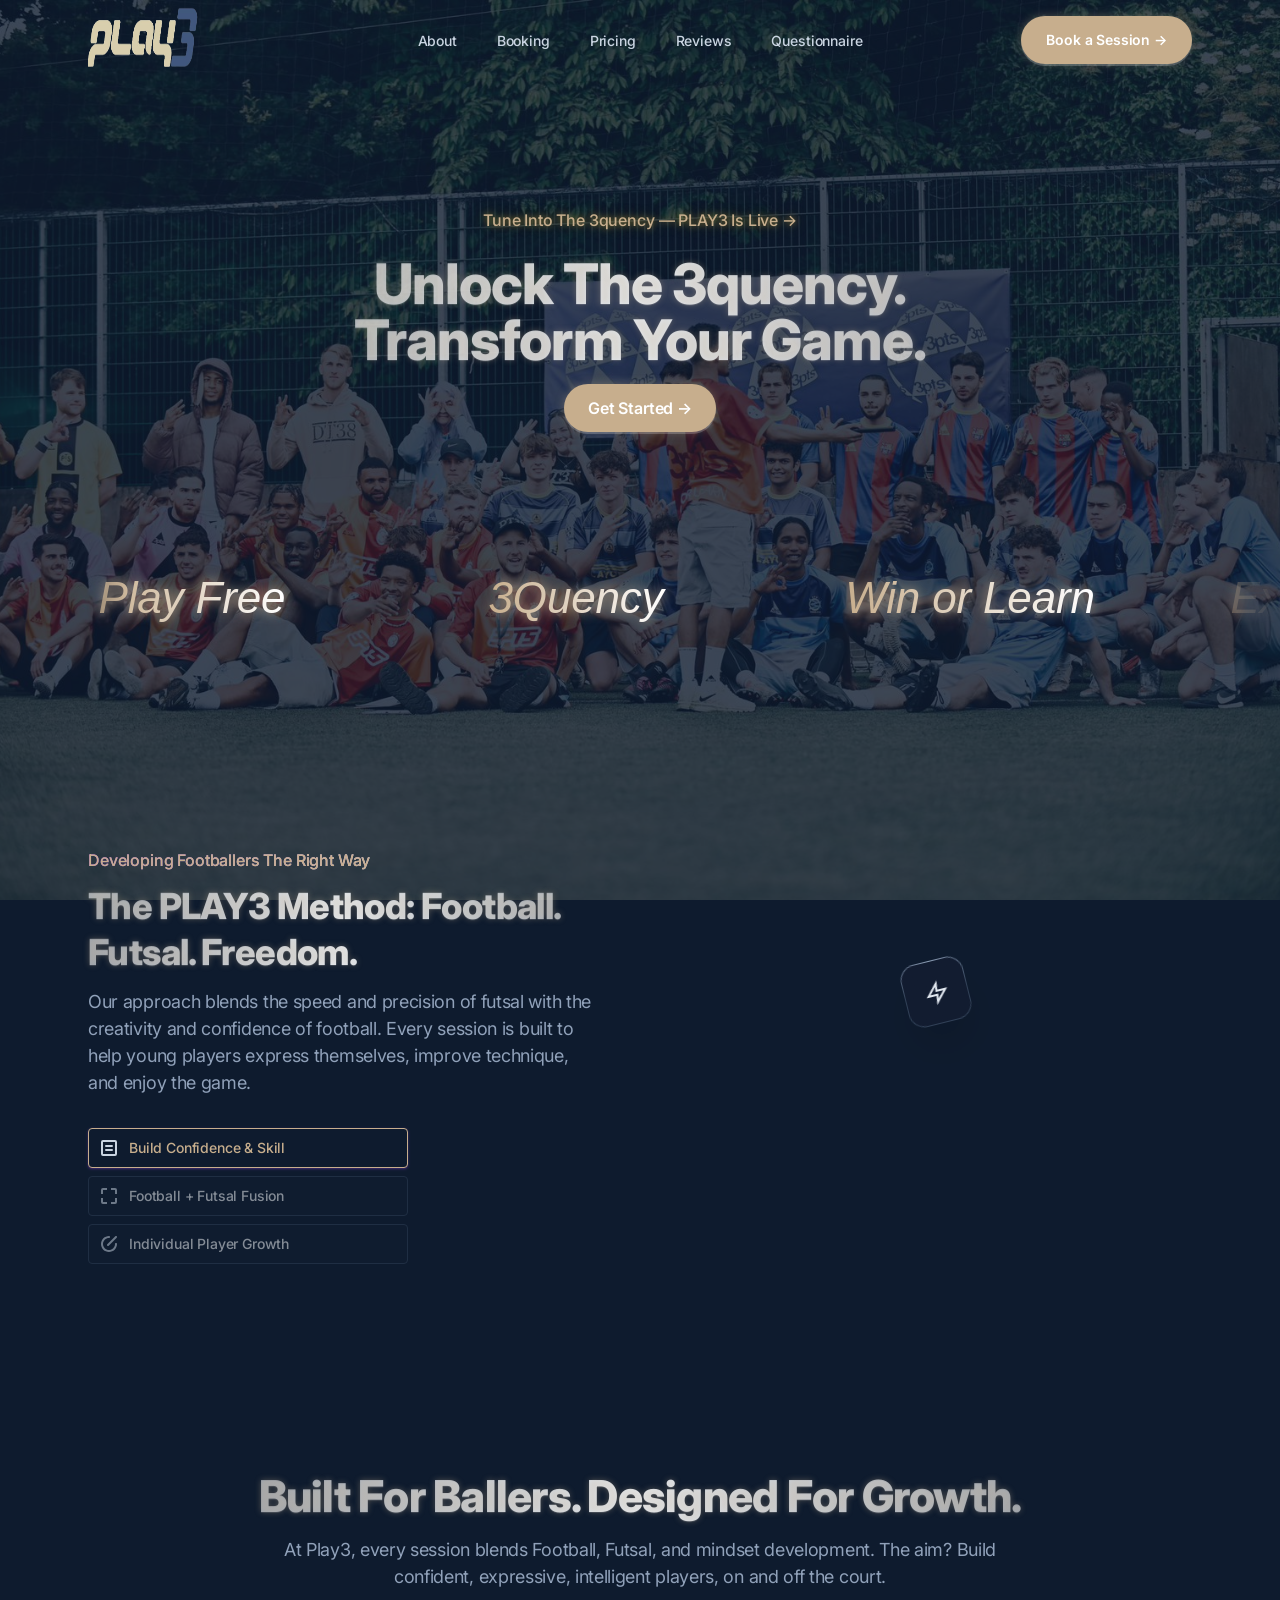
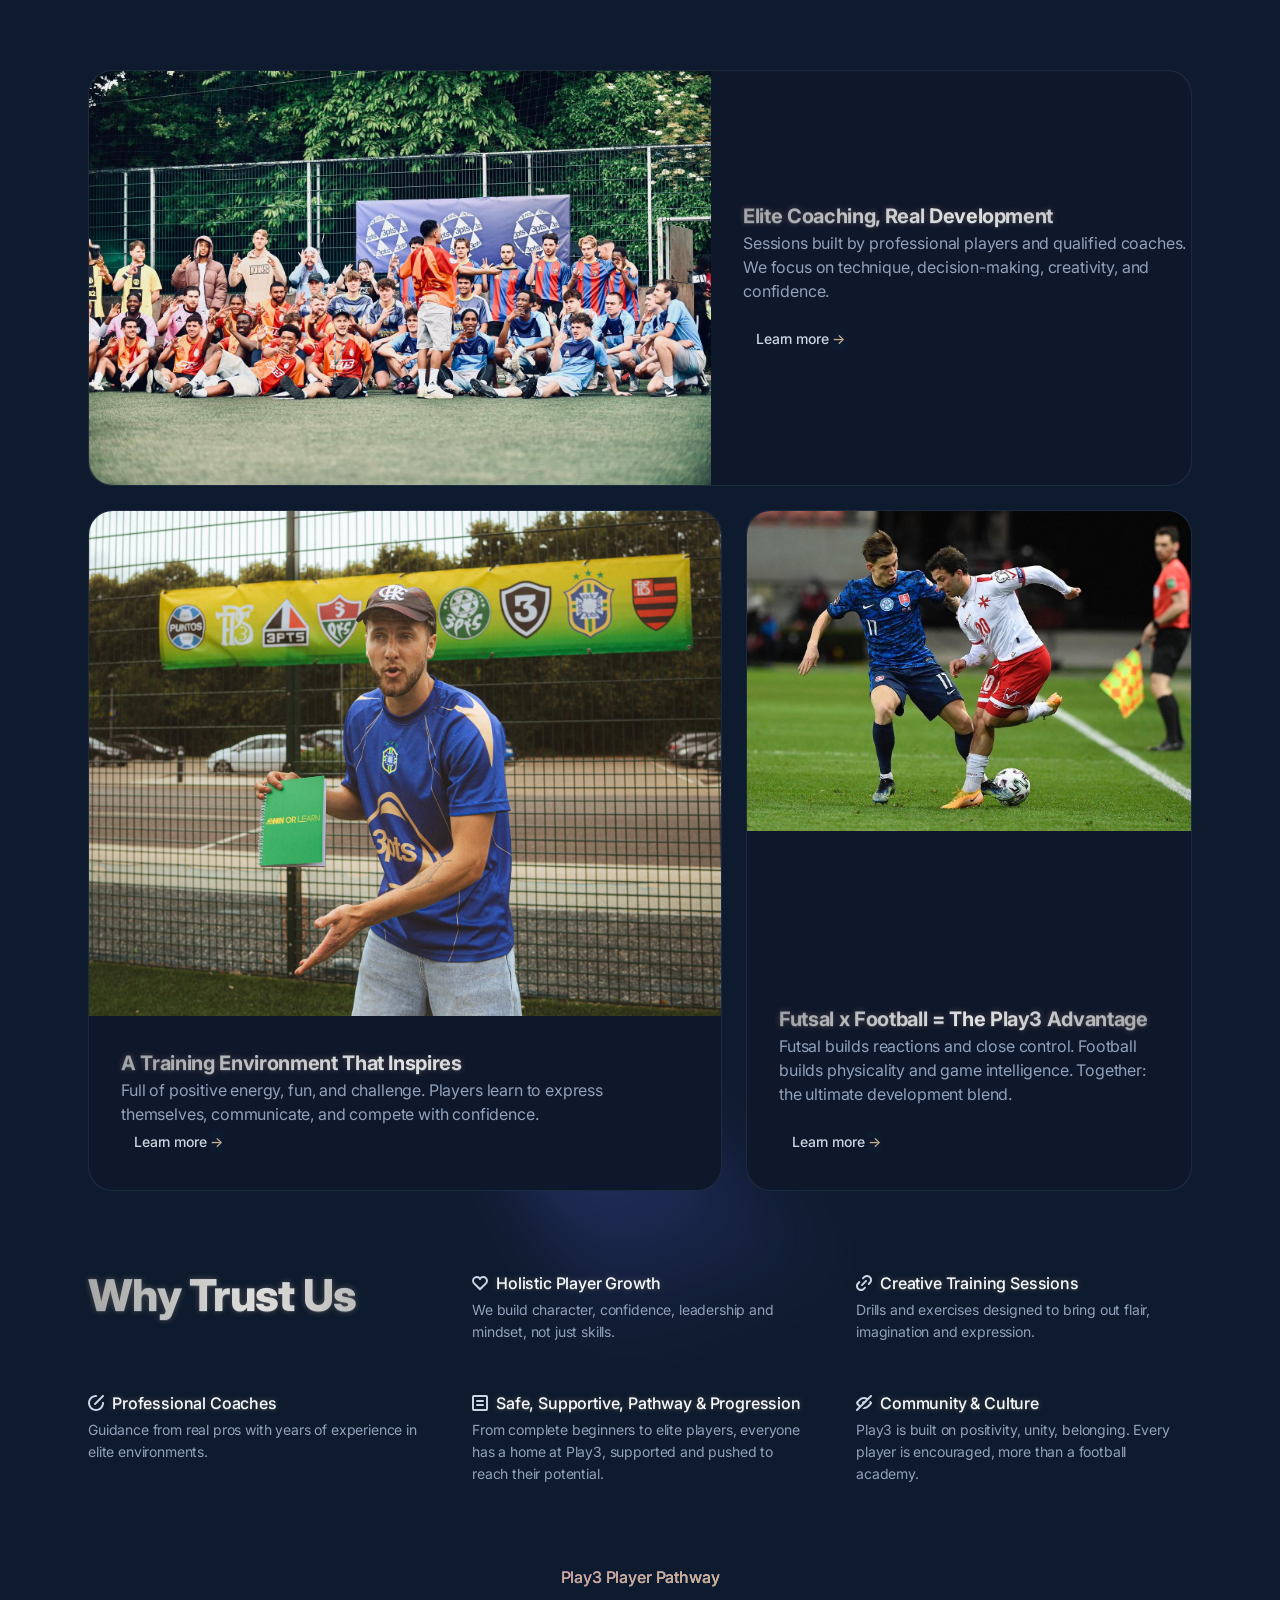
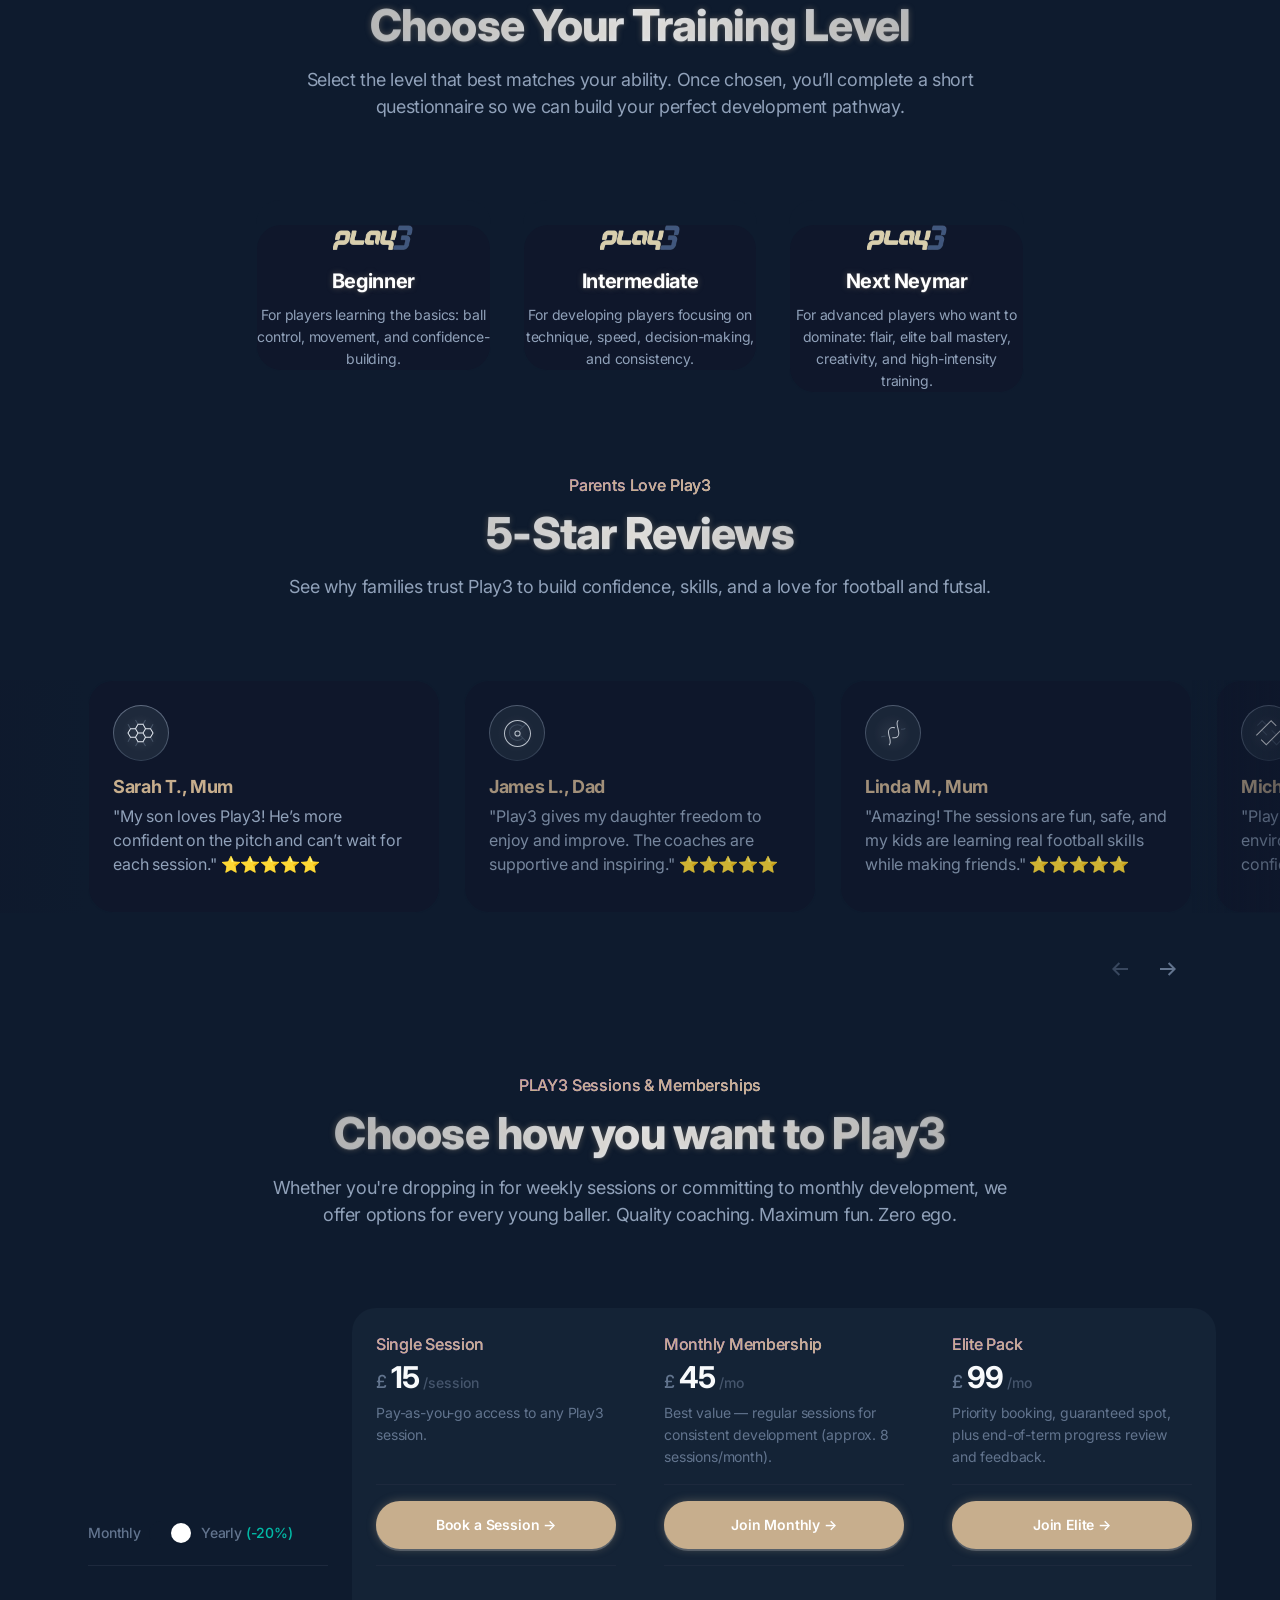
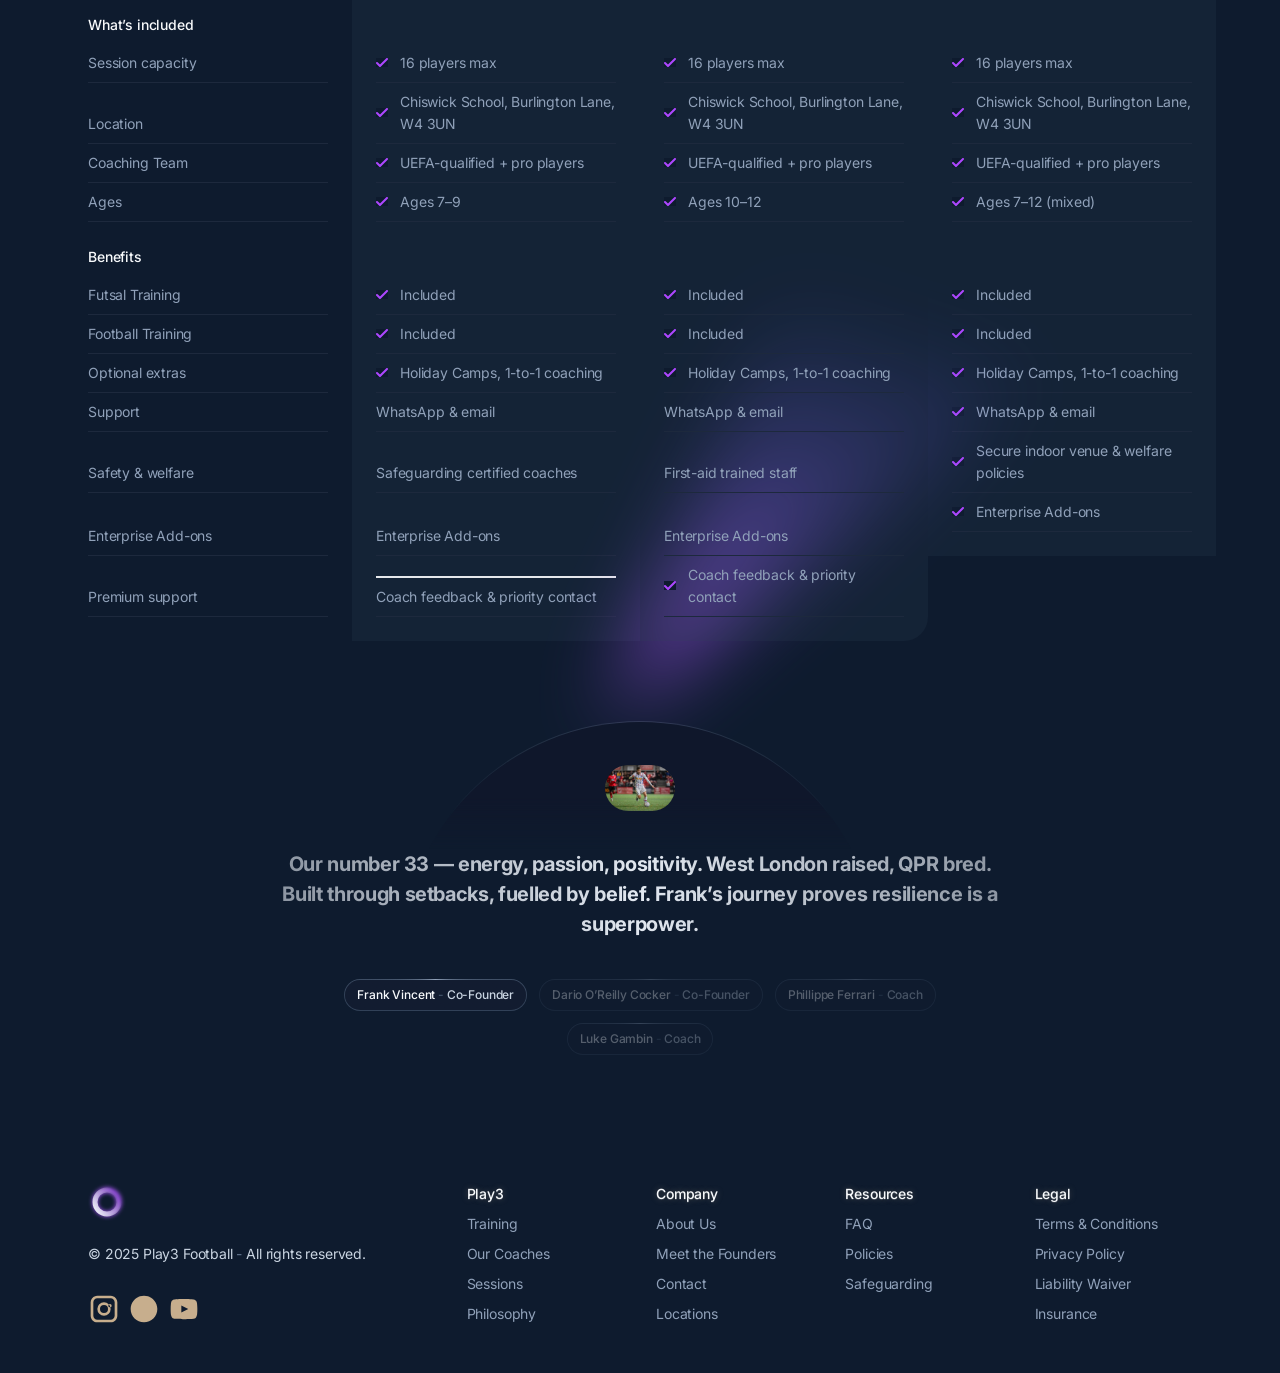
==== commit e56627e9: "changes" ====
--- a/index.html
+++ b/index.html
@@ -23,8 +23,8 @@
                     <!-- Site branding -->
                     <div class="flex-1">
                         <!-- Logo -->
-                        <a class="inline-flex" href="index.html" aria-label="Cruip">
-                            <img class="max-w-none" src="./images/logo.svg" width="38" height="38" alt="Stellar">
+                        <a class="inline-flex" href="index.html" aria-label="play3logo">
+                           <img class="logo-img max-w-none" src="./images/play3logo.jpg" alt="Stellar">
                         </a>
                     </div>
         
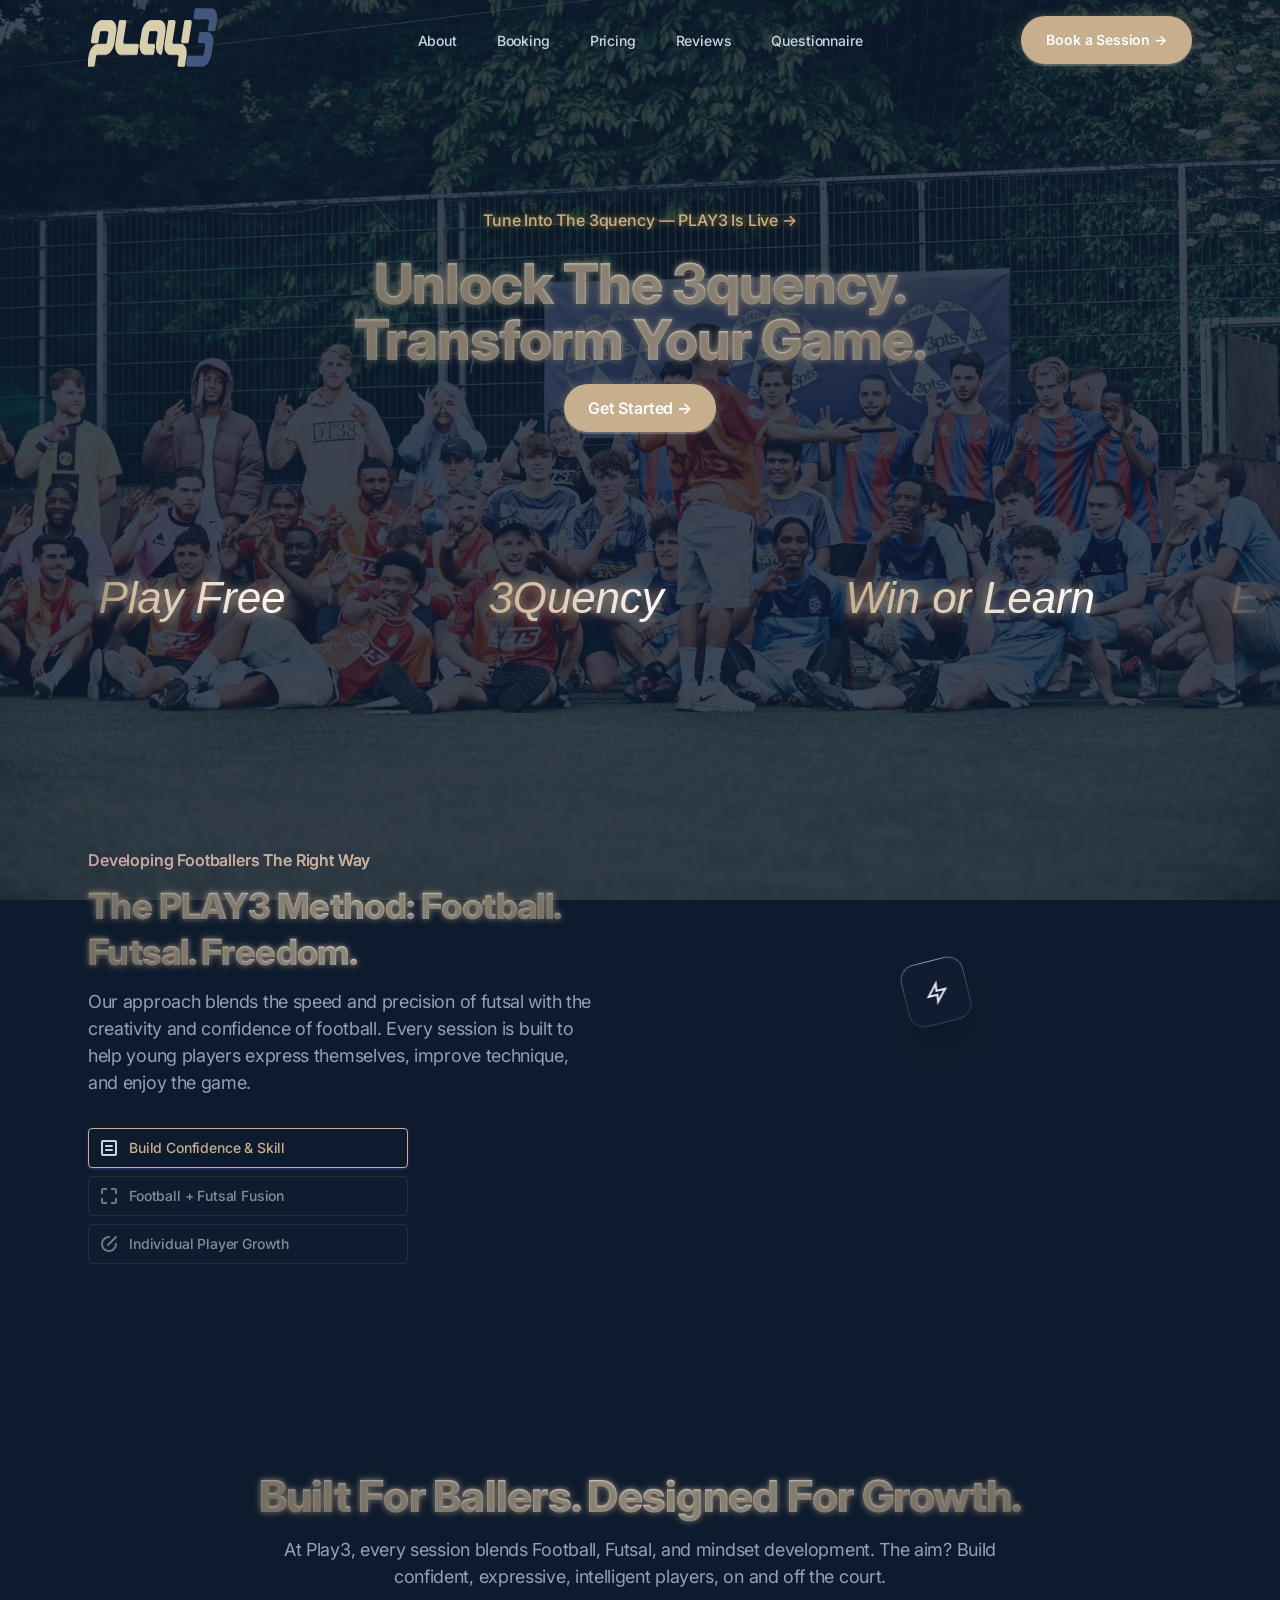
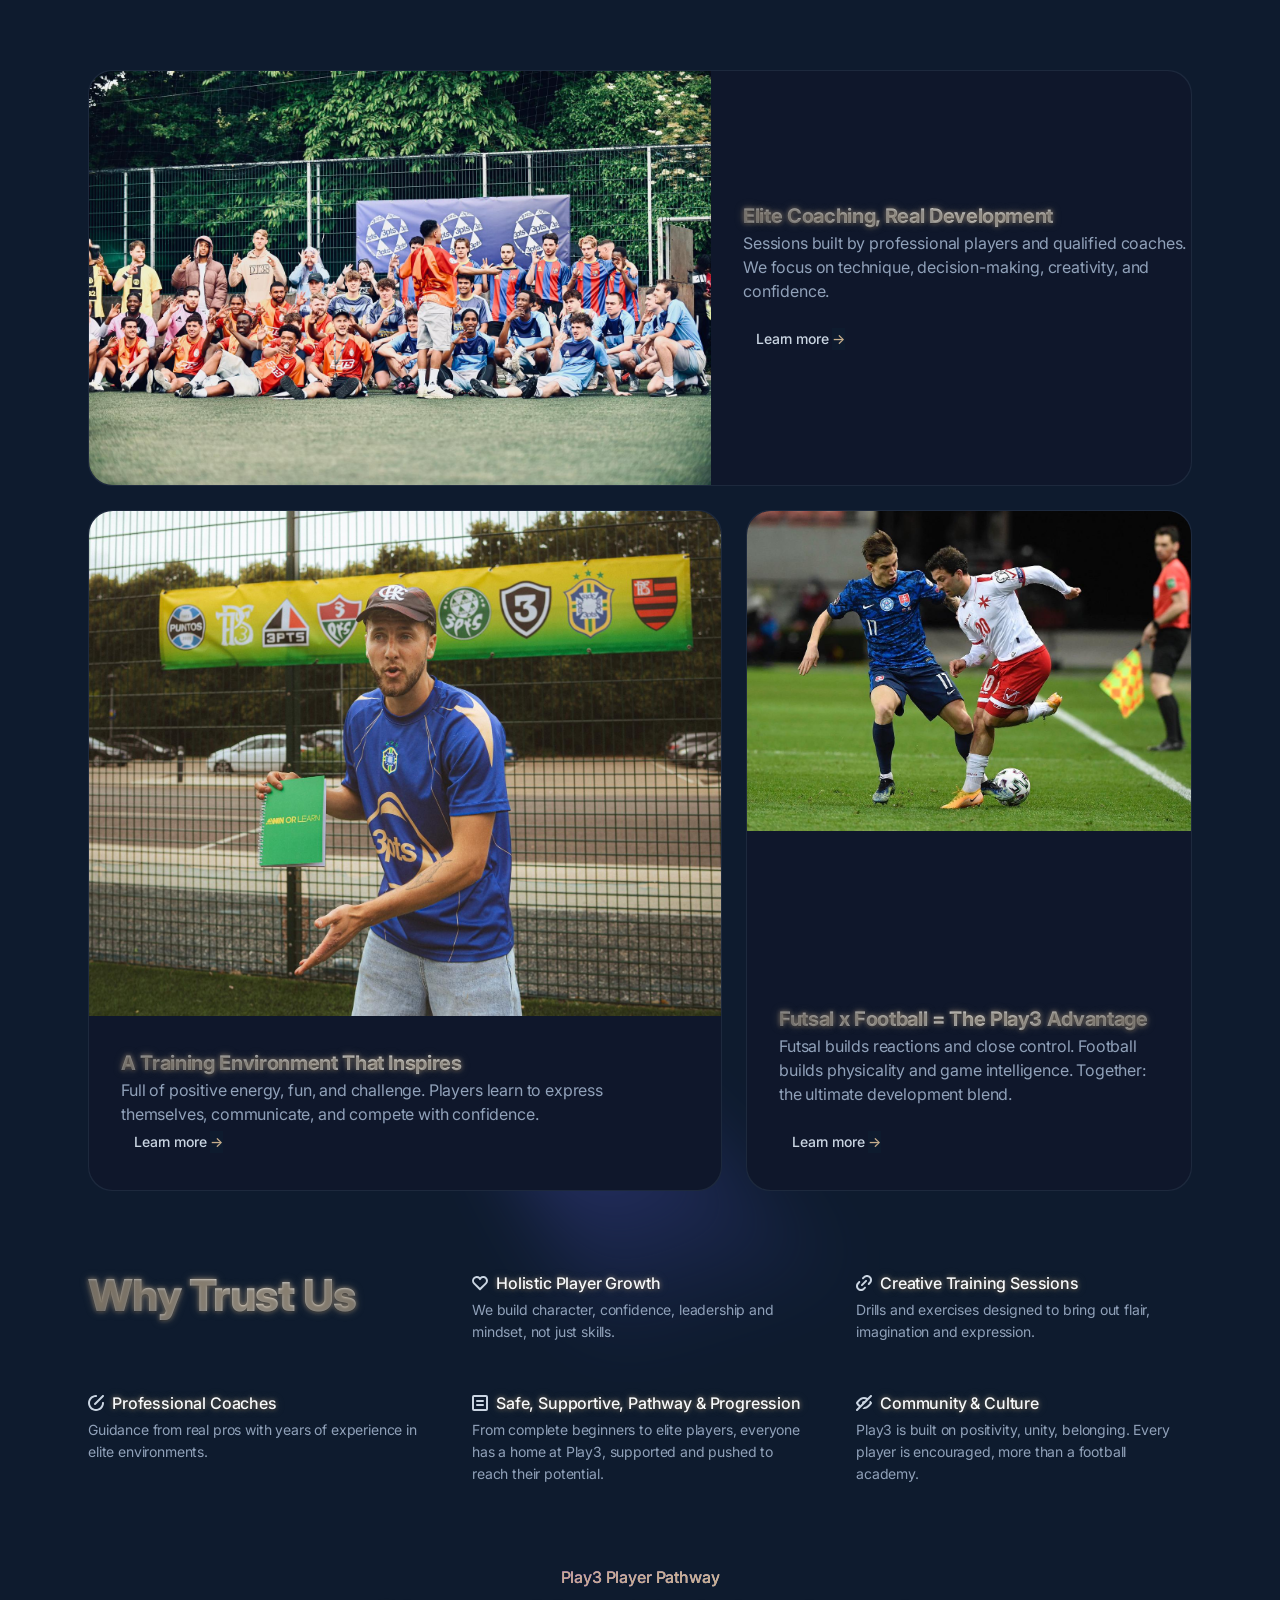
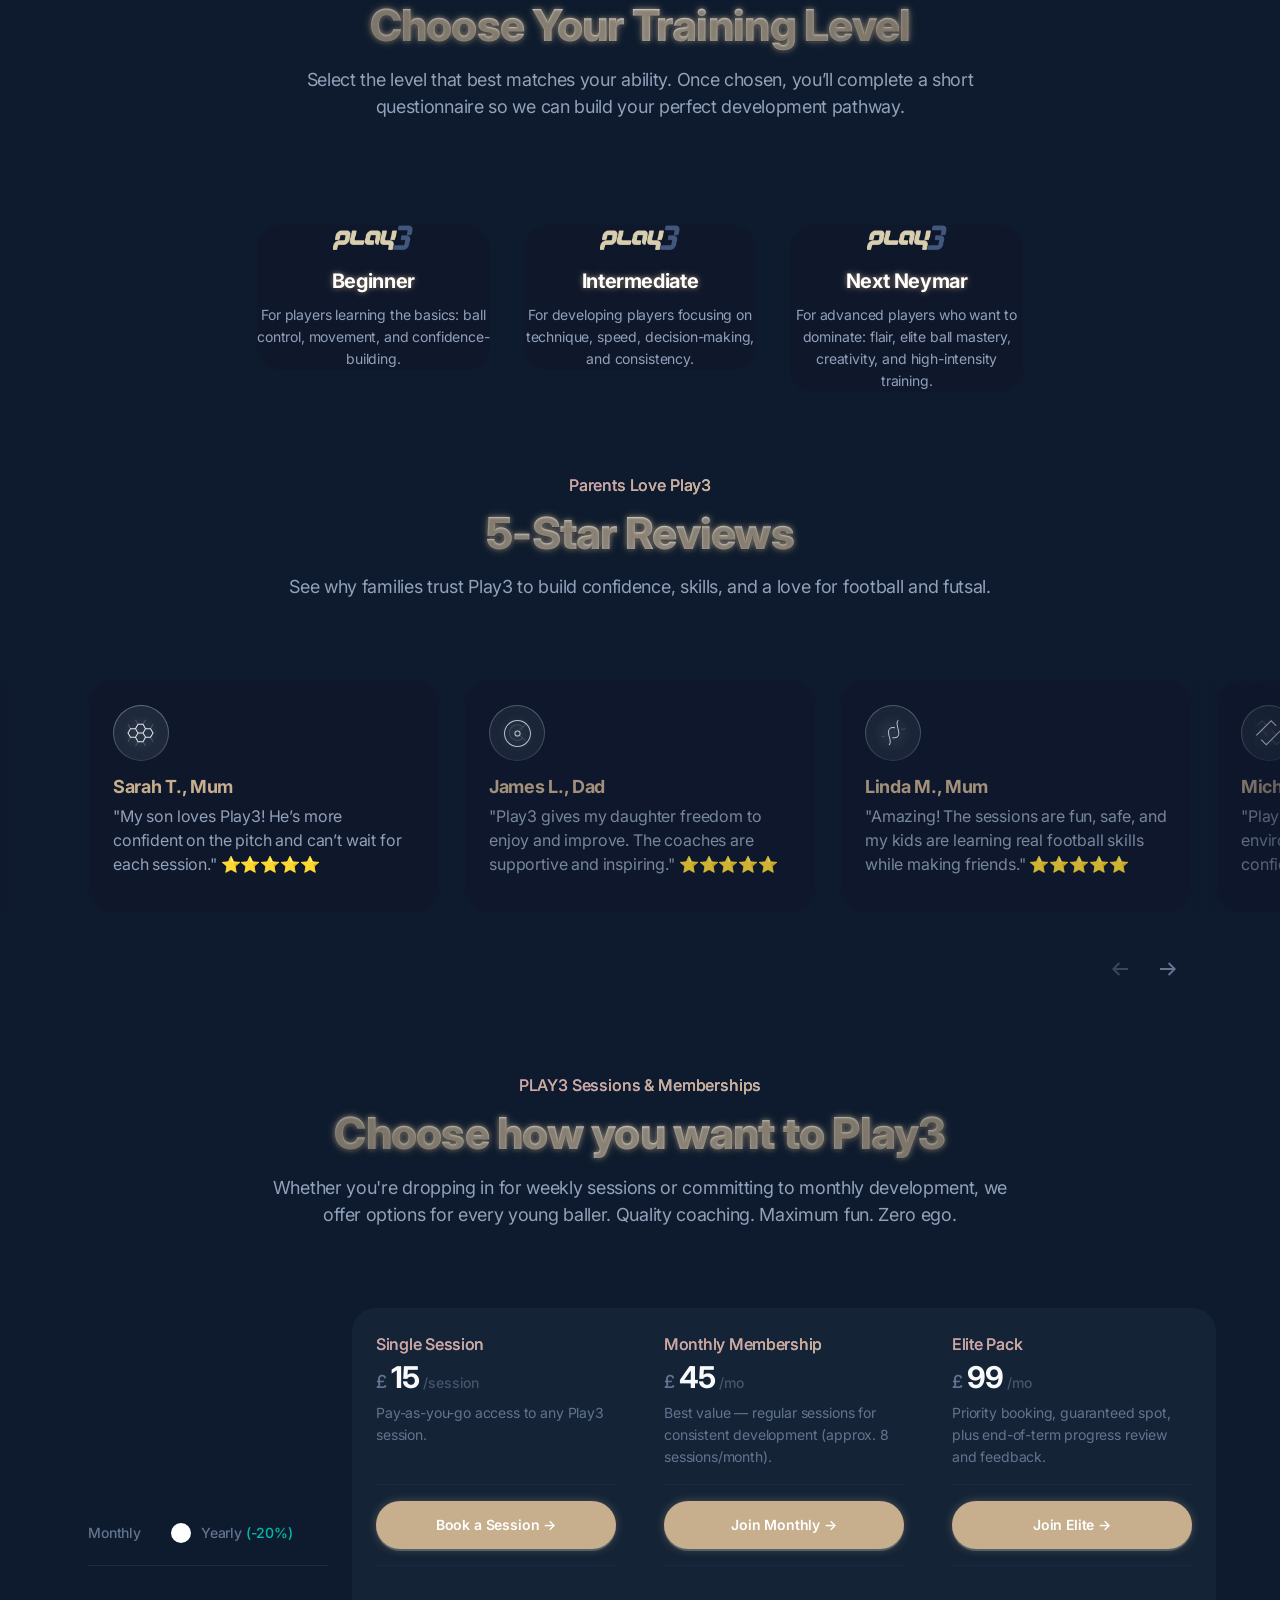
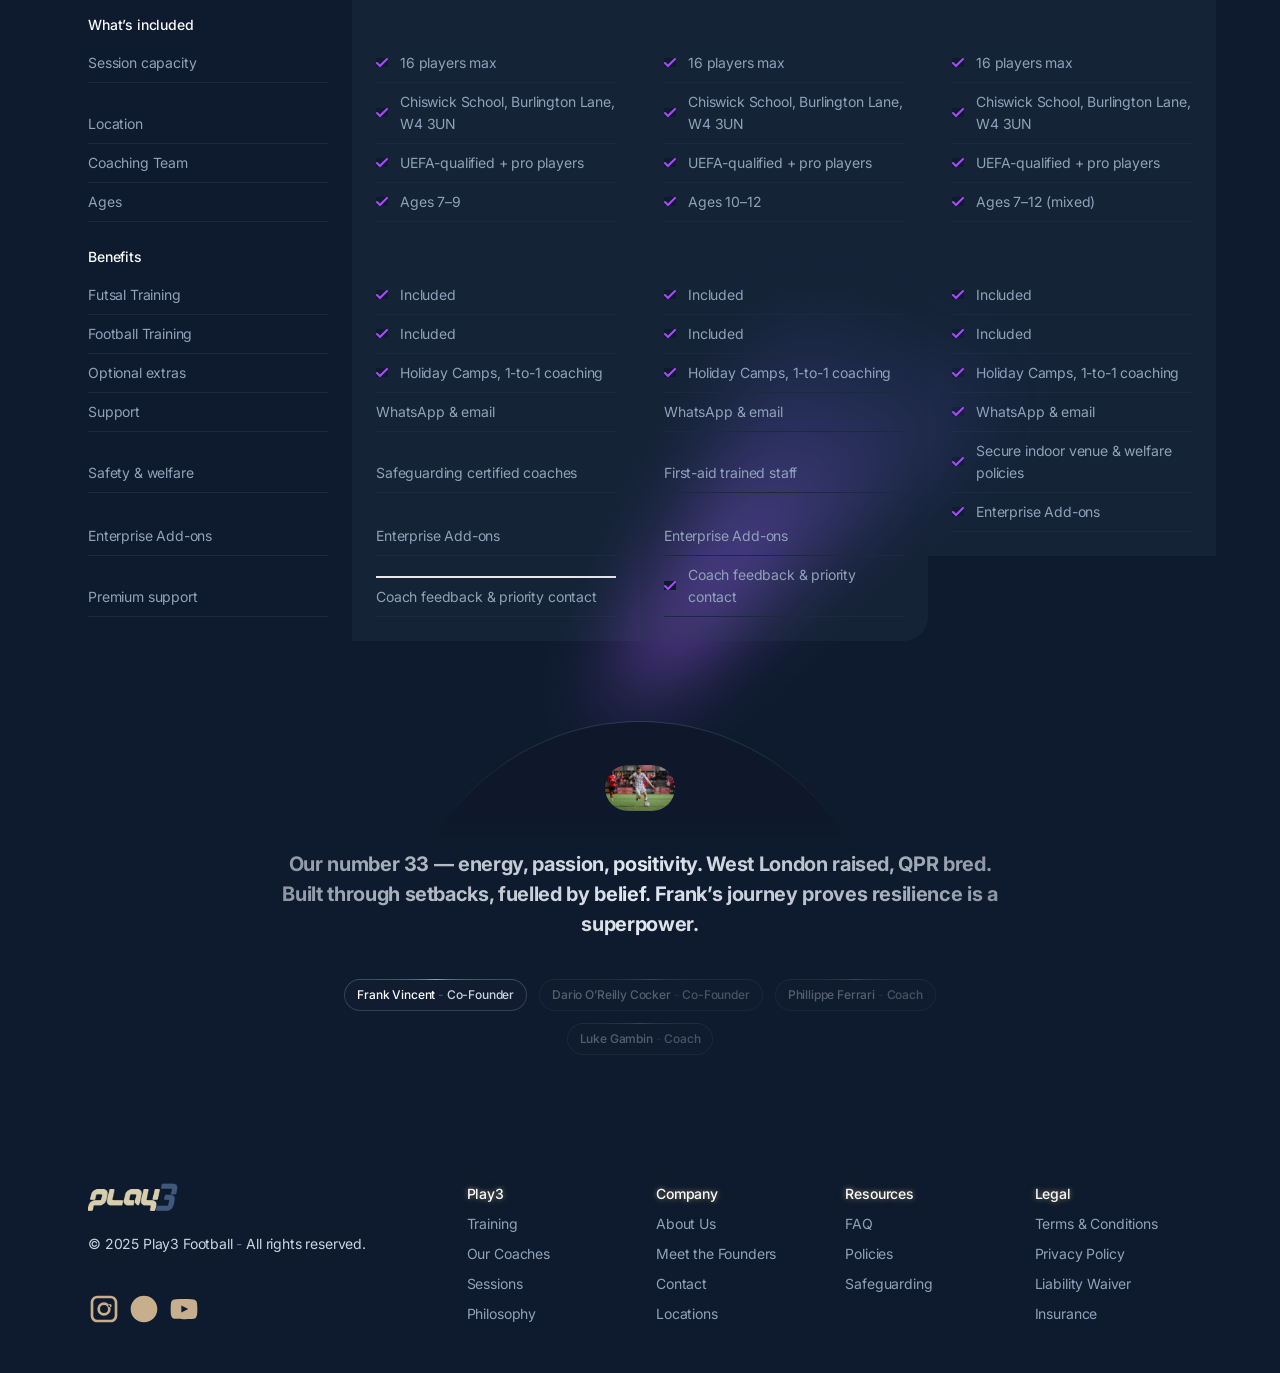
==== commit e8e08197: "updates" ====
--- a/index.html
+++ b/index.html
@@ -754,15 +754,7 @@
 
     <!-- Blurred shape -->
     <div class="absolute top-0 -translate-y-1/4 left-1/2 -translate-x-1/2 blur-2xl opacity-50 pointer-events-none -z-10" aria-hidden="true">
-        <svg xmlns="http://www.w3.org/2000/svg" width="434" height="427">
-            <defs>
-                <linearGradient id="bs3-a" x1="19.609%" x2="50%" y1="14.544%" y2="100%">
-                    <stop offset="0%" stop-color="#6366F1" />
-                    <stop offset="100%" stop-color="#6366F1" stop-opacity="0" />
-                </linearGradient>
-            </defs>
-            <path fill="url(#bs3-a)" fill-rule="evenodd" d="m410 0 461 369-284 58z" transform="matrix(1 0 0 -1 -410 427)" />
-        </svg>
+
     </div>
 
     <div class="max-w-6xl mx-auto px-4 sm:px-6">
@@ -1542,7 +1534,7 @@
                         <div class="mb-4">
                             <!-- Logo -->
                             <a class="inline-flex" href="index.html" aria-label="Play3">
-                                <img src="./images/logo.svg" width="38" height="38" alt="Play3 Logo">
+                                <img src="./images/play3logo.jpg" width="90" height="90" alt="Play3 Logo">
                             </a>
                         </div>
                         <div class="text-sm text-slate-300">&copy; 2025 Play3 Football <span class="text-slate-500">-</span> All rights reserved.</div>
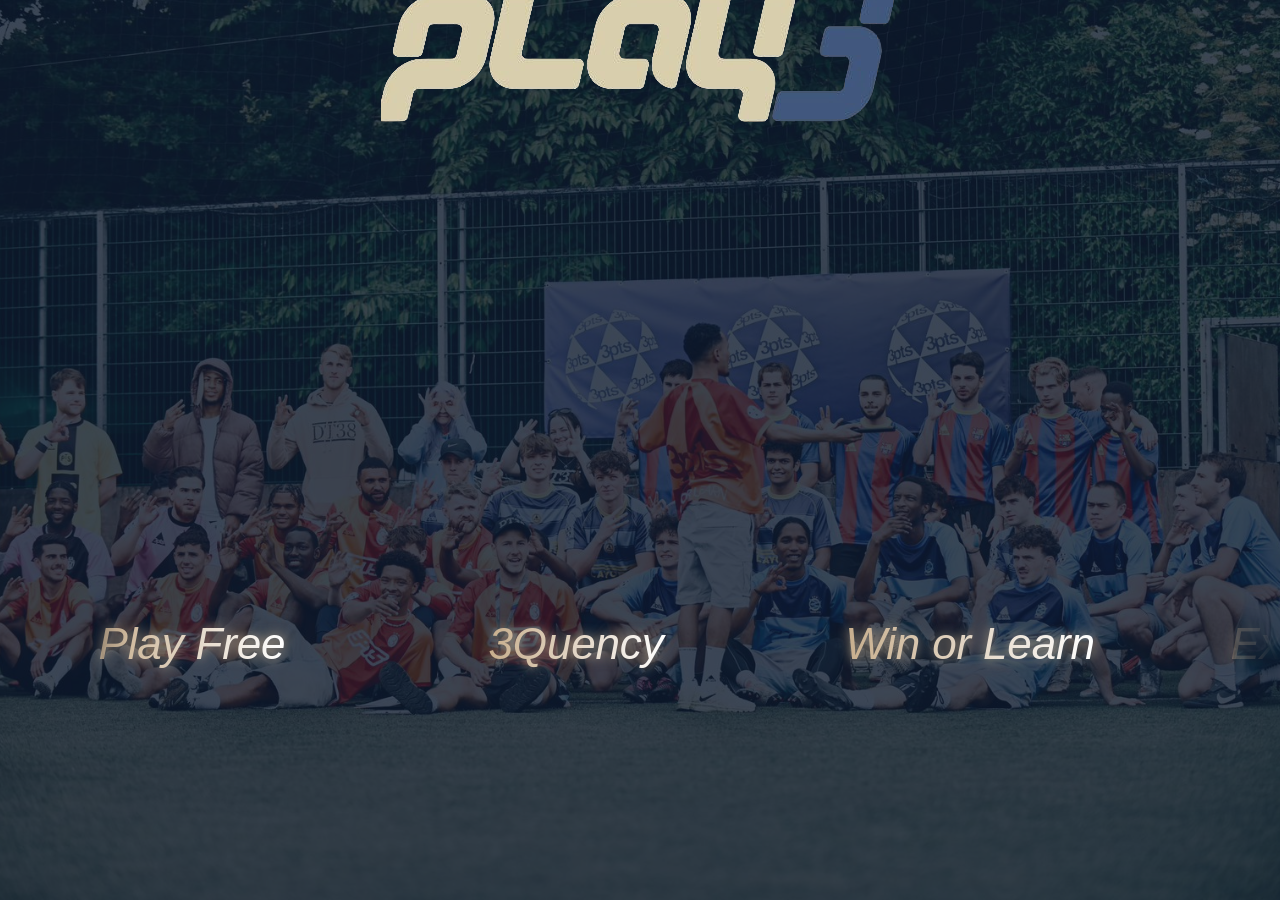
==== commit 57a5f303: "duplicate files" ====
--- a/index.html
+++ b/index.html
@@ -16,23 +16,27 @@
     <div class="flex flex-col min-h-screen overflow-hidden supports-[overflow:clip]:overflow-clip">
 
         <!-- Site header -->
-        <header class="absolute w-full z-30">
+        <header class="relative w-full z-30">
             <div class="max-w-6xl mx-auto px-4 sm:px-6">
                 <div class="flex items-center justify-between h-16 md:h-20">
         
                     <!-- Site branding -->
-                    <div class="flex-1">
-                        <!-- Logo -->
-                        <a class="inline-flex" href="index.html" aria-label="play3logo">
-                           <img class="logo-img max-w-none" src="./images/play3logo.jpg" alt="Stellar">
-                        </a>
-                    </div>
+       <div class="w-full flex justify-center mt-16 md:mt-24">
+    <!-- Logo -->
+    <a class="inline-flex justify-center" aria-label="play3logo">
+        <img 
+            src="./images/play3logo.jpg" 
+            alt="Play3 Logo"
+            class="w-56 md:w-80 lg:w-96 h-auto object-contain"
+        >
+    </a>
+</div>
+
+                    <!-- Desktop navigation -->
+                  <!--   <nav class="hidden md:flex md:grow">
         
-                    <!-- Desktop navigation -->
-                    <nav class="hidden md:flex md:grow">
-        
-                        <!-- Desktop menu links -->
-                        <ul class="flex grow justify-center flex-wrap items-center">
+                        <! Desktop menu links -->
+                        <!-- <ul class="flex grow justify-center flex-wrap items-center">
                             <li>
                                 <a class="font-medium text-sm text-slate-300 hover:text-white mx-4 mx-4 lg:mx-5 transition duration-150 ease-in-out" href="about.html">About</a>
                             </li>
@@ -47,14 +51,14 @@
                             </li>
                             <li>
                                 <a class="font-medium text-sm text-slate-300 hover:text-white mx-4 lg:mx-5 transition duration-150 ease-in-out" href="questionnaire.html">Questionnaire</a>
-                            </li>
+                            </li> 
                         </ul>
         
-                    </nav>
+                    </nav> -->
         
                 
                   <!-- Desktop booking button -->
-<ul class="flex-1 flex justify-end items-center">
+<!--  <ul class="flex-1 flex justify-end items-center">
     <li>
         <a
   href="https://tidycal.com/helloecobubba/play3-training-session" target="_blank"
@@ -69,7 +73,7 @@
 </a>
 
     </li>
-</ul>
+</ul> -->
                 
                     <!-- Mobile menu -->
                     <div class="md:hidden flex items-center ml-4" x-data="{ expanded: false }">
@@ -85,7 +89,7 @@
                         </button>                             
         
                         <!-- Mobile navigation -->
-                        <nav id="mobile-nav" class="absolute top-full z-20 left-0 w-full px-4 sm:px-6 overflow-hidden transition-all duration-300 ease-in-out" x-ref="mobileNav" :style="expanded ? 'max-height: ' + $refs.mobileNav.scrollHeight + 'px; opacity: 1' : 'max-height: 0; opacity: .8'" @click.outside="expanded = false" @keydown.escape.window="expanded = false" x-cloak>
+                      <!--   <nav id="mobile-nav" class="absolute top-full z-20 left-0 w-full px-4 sm:px-6 overflow-hidden transition-all duration-300 ease-in-out" x-ref="mobileNav" :style="expanded ? 'max-height: ' + $refs.mobileNav.scrollHeight + 'px; opacity: 1' : 'max-height: 0; opacity: .8'" @click.outside="expanded = false" @keydown.escape.window="expanded = false" x-cloak>
                             <ul class="border border-transparent [background:linear-gradient(var(--color-slate-900),var(--color-slate-900))_padding-box,conic-gradient(var(--color-slate-400),var(--color-slate-700)_25%,var(--color-slate-700)_75%,var(--color-slate-400)_100%)_border-box] rounded-lg px-4 py-1.5">
                                                    <li>
                                 <a class="font-medium text-sm text-slate-300 hover:text-white mx-4 lg:mx-5 transition duration-150 ease-in-out" href="about.html">About</a>
@@ -93,17 +97,18 @@
                             <li>
                                 <a href="https://tidycal.com/helloecobubba/play3-training-session" class="font-medium text-sm text-slate-300 hover:text-white mx-4 lg:mx-5 transition duration-150 ease-in-out" href="booking.html">Booking</a>
                             </li>
-                            <li>
+
+                             <li>
                                 <a class="font-medium text-sm text-slate-300 hover:text-white mx-4 lg:mx-5 transition duration-150 ease-in-out" href="pricing.html">Pricing</a>
-                            </li>
+                            </li> 
                             <li>
                                 <a class="font-medium text-sm text-slate-300 hover:text-white mx-4 lg:mx-5 transition duration-150 ease-in-out" href="reviews.html">Reviews</a>
                             </li>
                             <li>
                                 <a class="font-medium text-sm text-slate-300 hover:text-white mx-4 lg:mx-5 transition duration-150 ease-in-out" href="questionnaire.html">Questionnaire</a>
-                            </li>
+                            </li> 
                             </ul>
-                        </nav>
+                        </nav> -->
         
                     </div>
         
@@ -153,7 +158,8 @@
         0 0 16px rgba(212,175,55,0.4);
     "
   >
-    Tune Into The 3quency — PLAY3 Is Live
+    PLAY3 
+    Coming Soon
     <span
       class="ml-1 transition-transform duration-200 ease-in-out group-hover:translate-x-1"
       style="
@@ -168,12 +174,15 @@
   </a>
 </div>
                             </div>
-                            <h1 class="h1 bg-clip-text text-transparent bg-linear-to-r from-slate-200/60 via-slate-200 to-slate-200/60 pb-4" data-aos="fade-down">Unlock The 3quency. Transform Your Game.</h1>
+                            <h1 class="h1 bg-clip-text text-transparent bg-linear-to-r from-slate-200/60 via-slate-200 to-slate-200/60 pb-4" data-aos="fade-down"><p class="mb-6 text-lg font-medium" style="color: var(--play3-gold);">
+                        Sign up to Play Fr33<br>
+                        1-2-1 & Small Group Sessions Available
+                    </h1>
                             <div class="max-w-xs mx-auto sm:max-w-none sm:inline-flex sm:justify-center space-y-4 sm:space-y-0 sm:space-x-4" data-aos="fade-down" data-aos-delay="400">
                                 <div>
                                    <a href="booking.html" class="btn-play3 inline-flex items-center justify-center group">
   <span class="inline-flex items-center">
-    Get Started
+    Sign Up
     <span class="ml-1 transition-transform group-hover:translate-x-0.5">→</span>
   </span>
 </a>
@@ -378,7 +387,7 @@
     </div>
   </div>
 </section>
-
+<template>
                <!-- Features -->
             <section>
                 <div class="relative max-w-6xl mx-auto px-4 sm:px-6">
@@ -1101,7 +1110,7 @@
                 <span>16 players max</span>
             </div>
         </div>
-
+        
         <!-- Location (was Custom Domains) -->
         <div class="px-6 flex flex-col justify-end">
             <div class="py-2 text-slate-400 border-b border-slate-800">Location</div>
@@ -1655,4 +1664,9 @@
 
 </body>
 
+</html>
+</template>
+</main>
+</body>
+
 </html>
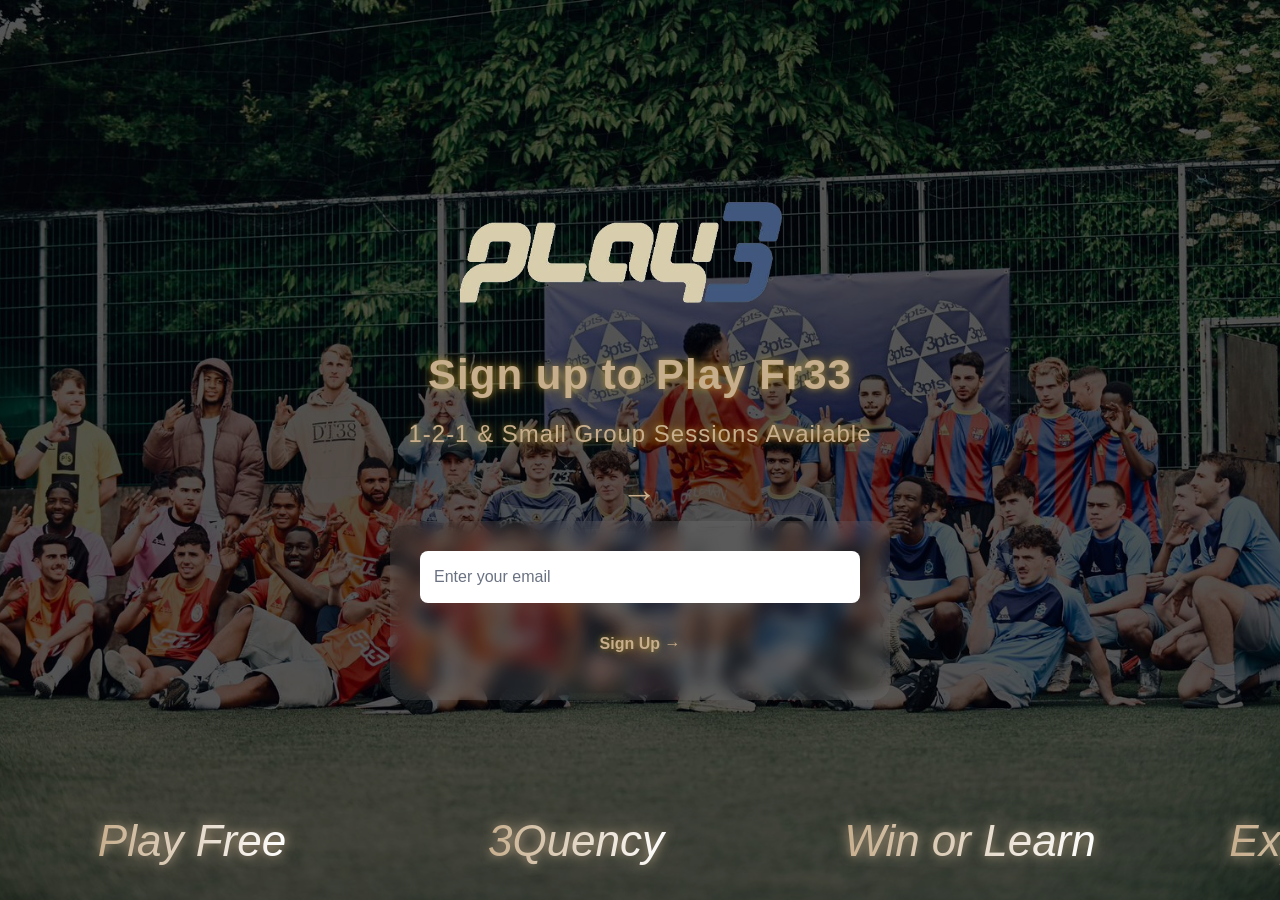
==== commit 3deaf2c7: "duplicate files" ====
--- a/index.html
+++ b/index.html
@@ -8,201 +8,235 @@
     <link href="./css/vendors/aos.css" rel="stylesheet">
     <link rel="stylesheet" href="./css/vendors/swiper-bundle.min.css" />
     <link href="./style.css" rel="stylesheet">
+  <style>
+    /* Reset */
+  html, body {
+    margin: 0;
+    padding: 0;
+    height: 100%;
+  }
+
+  /* Background */
+  body {
+    font-family: Arial, Helvetica, sans-serif;
+    background: url('./images/dariospeech.jpg') center/cover no-repeat fixed;
+    position: relative;
+    overflow: hidden;
+  }
+
+  /* Dark overlay */
+ .overlay {
+  position: fixed;
+  inset: 0;
+  background: rgba(0,0,0,0.65);
+  z-index: 1;       /* lower than marquee now */
+  pointer-events: none;
+}
+
+
+  /* Main page wrapper: flex layout fills full viewport */
+  .page-wrapper {
+    position: relative;
+    z-index: 1;
+    min-height: 100vh;
+    display: flex;
+    flex-direction: column;
+    justify-content: center; /* centers logo + heading + form vertically */
+    align-items: center;
+    text-align: center;
+    padding: 0 20px;
+  }
+
+  /* Logo */
+  .logo-container img {
+    width: 360px;
+    max-width: 90%;
+    height: auto;
+    margin-bottom: 40px;
+  }
+
+ /* Heading */
+/* Gold text effect for heading and button */
+.play3-gold-text {
+  color: var(--play3-gold);
+  text-shadow:
+    0 0 6px rgba(212,175,55,0.6),
+    0 0 16px rgba(212,175,55,0.4);
+  transition: text-shadow 0.3s ease, transform 0.3s ease;
+}
+
+/* Glow intensifies on hover */
+.group:hover .play3-gold-text {
+  text-shadow:
+    0 0 10px rgba(212,175,55,0.8),
+    0 0 24px rgba(212,175,55,0.6),
+    0 0 40px rgba(212,175,55,0.4);
+  transform: scale(1.05);
+}
+
+/* Heading adjustments */
+.glow-heading {
+  display: inline-flex;
+  flex-direction: column;  /* main + sub text stacked */
+  align-items: center;
+  gap: 10px;
+  font-weight: 700;
+  font-size: 42px;
+  letter-spacing: 1px;
+  transition: all 0.3s ease-in-out;
+  cursor: default;
+}
+
+.glow-heading .main-text {
+  font-size: 42px;
+}
+
+.glow-heading .sub-text {
+  font-size: 24px;
+  font-weight: 500;
+}
+
+.glow-heading .arrow {
+  display: inline-block;
+  font-size: 36px;
+  margin-top: 5px;
+  transition: transform 0.3s ease-in-out;
+}
+
+.glow-heading:hover .arrow {
+  transform: translateX(8px);
+}
+
+
+  /* Email form */
+  .form-box {
+    max-width: 500px;
+    width: 100%;
+    margin: 0 auto;
+    padding: 30px;
+    border-radius: 16px;
+    backdrop-filter: blur(8px);
+    background: rgba(255,255,255,0.08);
+  }
+
+  .form-box input {
+    width: 100%;
+    padding: 14px;
+    border-radius: 8px;
+    border: none;
+    margin-bottom: 15px;
+    font-size: 16px;
+  }
+
+ 
+/* Button with gold text */
+.form-box button {
+  width: 100%;
+  padding: 14px;
+  border-radius: 8px;
+  border: none;
+  font-size: 16px;
+  font-weight: 600;
+  cursor: pointer;
+  background: transparent; /* button uses gold text instead */
+}
+
+
+.form-box button:hover {
+  background: #8d7529; /* brighter on hover */
+  text-shadow:
+    0 0 6px rgba(212,175,55,0.8),
+    0 0 16px rgba(212,175,55,0.5);
+}
+
+  /* Marquee fixed at bottom, no background */
+ .marquee-section {
+  position: fixed;   /* fix it at bottom of screen */
+  bottom: 0;
+  left: 0;
+  width: 100%;
+  overflow: hidden;
+  white-space: nowrap;
+  z-index: 2;       /* higher than overlay */
+  padding: 10px 0;
+}
+
+  .marquee-track {
+    display: inline-block;
+    animation: scroll 25s linear infinite;
+  }
+
+  .marquee-track span {
+    display: inline-block;
+    margin: 0 40px;
+    font-size: 44px;
+    font-style: italic;
+    color: gold;
+  }
+
+  @keyframes scroll {
+    0% { transform: translateX(0); }
+    100% { transform: translateX(-50%); }
+  }
+
+  /* Responsive adjustments */
+  @media (max-width: 768px) {
+    .logo-container img {
+      width: 280px;
+    }
+    .glow-heading {
+      font-size: 32px;
+    }
+    .marquee-track span {
+      font-size: 28px;
+      margin: 0 20px;
+    }
+    .form-box {
+      padding: 20px;
+    }
+  }
+
+</style>
 </head>
-
-<body class="font-inter antialiased bg-slate-900 text-slate-100 tracking-tight">
-
-    <!-- Page wrapper -->
-    <div class="flex flex-col min-h-screen overflow-hidden supports-[overflow:clip]:overflow-clip">
-
-        <!-- Site header -->
-        <header class="relative w-full z-30">
-            <div class="max-w-6xl mx-auto px-4 sm:px-6">
-                <div class="flex items-center justify-between h-16 md:h-20">
-        
-                    <!-- Site branding -->
-       <div class="w-full flex justify-center mt-16 md:mt-24">
-    <!-- Logo -->
-    <a class="inline-flex justify-center" aria-label="play3logo">
-        <img 
-            src="./images/play3logo.jpg" 
-            alt="Play3 Logo"
-            class="w-56 md:w-80 lg:w-96 h-auto object-contain"
-        >
-    </a>
+<body>
+
+<!-- Overlay -->
+<div class="overlay"></div>
+
+<!-- Main content -->
+<div class="page-wrapper">
+  <div class="logo-container">
+    <img src="./images/play3logo.jpg" alt="Play3 Logo">
+  </div>
+
+<div class="glow-heading play3-gold-text group">
+  <span class="main-text">Sign up to Play Fr33</span>
+  <span class="sub-text">1-2-1 & Small Group Sessions Available</span>
+  <span class="arrow">→</span>
 </div>
 
-                    <!-- Desktop navigation -->
-                  <!--   <nav class="hidden md:flex md:grow">
-        
-                        <! Desktop menu links -->
-                        <!-- <ul class="flex grow justify-center flex-wrap items-center">
-                            <li>
-                                <a class="font-medium text-sm text-slate-300 hover:text-white mx-4 mx-4 lg:mx-5 transition duration-150 ease-in-out" href="about.html">About</a>
-                            </li>
-                            <li>
-                                <a class="font-medium text-sm text-slate-300 hover:text-white mx-4 lg:mx-5 transition duration-150 ease-in-out" href="booking.html">Booking</a>
-                            </li>
-                            <li>
-                                <a class="font-medium text-sm text-slate-300 hover:text-white mx-4 lg:mx-5 transition duration-150 ease-in-out" href="pricing.html">Pricing</a>
-                            </li>
-                            <li>
-                                <a class="font-medium text-sm text-slate-300 hover:text-white mx-4 lg:mx-5 transition duration-150 ease-in-out" href="reviews.html">Reviews</a>
-                            </li>
-                            <li>
-                                <a class="font-medium text-sm text-slate-300 hover:text-white mx-4 lg:mx-5 transition duration-150 ease-in-out" href="questionnaire.html">Questionnaire</a>
-                            </li> 
-                        </ul>
-        
-                    </nav> -->
-        
-                
-                  <!-- Desktop booking button -->
-<!--  <ul class="flex-1 flex justify-end items-center">
-    <li>
-        <a
-  href="https://tidycal.com/helloecobubba/play3-training-session" target="_blank"
-  class="btn btn-play3 inline-flex items-center group"
->
-  <span class="relative inline-flex items-center">
-    Book a Session
-    <span class="ml-1 transition-transform duration-150 ease-in-out group-hover:translate-x-0.5">
-      →
-    </span>
-  </span>
-</a>
-
-    </li>
-</ul> -->
-                
-                    <!-- Mobile menu -->
-                    <div class="md:hidden flex items-center ml-4" x-data="{ expanded: false }">
-        
-                        <!-- Hamburger button -->
-                        <button class="group inline-flex w-8 h-8 text-slate-300 hover:text-white text-center items-center justify-center transition" aria-controls="mobile-nav" :aria-expanded="expanded" @click.stop="expanded = !expanded">
-                            <span class="sr-only">Menu</span>
-                            <svg class="w-4 h-4 fill-current pointer-events-none" viewBox="0 0 16 16" xmlns="http://www.w3.org/2000/svg">
-                                <rect class="origin-center transition-all duration-300 ease-[cubic-bezier(.5,.85,.25,1.1)] -translate-y-[5px] group-aria-expanded:rotate-[315deg] group-aria-expanded:translate-y-0" y="7" width="16" height="2" rx="1"></rect>
-                                <rect class="origin-center group-aria-expanded:rotate-45 transition-all duration-300 ease-[cubic-bezier(.5,.85,.25,1.8)]" y="7" width="16" height="2" rx="1"></rect>
-                                <rect class="origin-center transition-all duration-300 ease-[cubic-bezier(.5,.85,.25,1.1)] translate-y-[5px] group-aria-expanded:rotate-[135deg] group-aria-expanded:translate-y-0" y="7" width="16" height="2" rx="1"></rect>
-                            </svg>
-                        </button>                             
-        
-                        <!-- Mobile navigation -->
-                      <!--   <nav id="mobile-nav" class="absolute top-full z-20 left-0 w-full px-4 sm:px-6 overflow-hidden transition-all duration-300 ease-in-out" x-ref="mobileNav" :style="expanded ? 'max-height: ' + $refs.mobileNav.scrollHeight + 'px; opacity: 1' : 'max-height: 0; opacity: .8'" @click.outside="expanded = false" @keydown.escape.window="expanded = false" x-cloak>
-                            <ul class="border border-transparent [background:linear-gradient(var(--color-slate-900),var(--color-slate-900))_padding-box,conic-gradient(var(--color-slate-400),var(--color-slate-700)_25%,var(--color-slate-700)_75%,var(--color-slate-400)_100%)_border-box] rounded-lg px-4 py-1.5">
-                                                   <li>
-                                <a class="font-medium text-sm text-slate-300 hover:text-white mx-4 lg:mx-5 transition duration-150 ease-in-out" href="about.html">About</a>
-                            </li>
-                            <li>
-                                <a href="https://tidycal.com/helloecobubba/play3-training-session" class="font-medium text-sm text-slate-300 hover:text-white mx-4 lg:mx-5 transition duration-150 ease-in-out" href="booking.html">Booking</a>
-                            </li>
-
-                             <li>
-                                <a class="font-medium text-sm text-slate-300 hover:text-white mx-4 lg:mx-5 transition duration-150 ease-in-out" href="pricing.html">Pricing</a>
-                            </li> 
-                            <li>
-                                <a class="font-medium text-sm text-slate-300 hover:text-white mx-4 lg:mx-5 transition duration-150 ease-in-out" href="reviews.html">Reviews</a>
-                            </li>
-                            <li>
-                                <a class="font-medium text-sm text-slate-300 hover:text-white mx-4 lg:mx-5 transition duration-150 ease-in-out" href="questionnaire.html">Questionnaire</a>
-                            </li> 
-                            </ul>
-                        </nav> -->
-        
-                    </div>
-        
-                </div>
-            </div>
-        </header>
-
-        <!-- Page content -->
-        <main class="grow">
-
-            <!-- Hero -->
-            <section>
-                              <div class="absolute inset-0 -z-20 overflow-hidden opacity-20">
-    <img 
-        src="./images/dariospeech.jpg" 
-        class="w-full h-full object-cover" 
-        alt="FAQ Background"
-    />
-</div>
-                <div class="relative max-w-6xl mx-auto px-4 sm:px-6">
-
-                    <!-- Particles animation -->
-                    <div class="absolute inset-0 -z-10" aria-hidden="true">
-                        <canvas data-particle-animation></canvas>
-                    </div>
-
-                    <!-- Illustration -->
-                    <div class="absolute inset-0 -z-10 -mx-28 rounded-b-[3rem] pointer-events-none overflow-hidden" aria-hidden="true">
-                        <div class="absolute left-1/2 -translate-x-1/2 bottom-0 -z-10">
-                            <img src="./images/glow-bottom.svg" class="max-w-none" width="2146" height="774" alt="Hero Illustration">
-                        </div>
-                    </div>
-
-                    <div class="pt-32 pb-16 md:pt-52 md:pb-32">
-
-                        <!-- Hero content -->
-                        <div class="max-w-3xl mx-auto text-center">
-                            <div class="mb-6" data-aos="fade-down">
-                               <div class="inline-flex">
-  <a
-    href="about.html"
-    class="group inline-flex items-center font-medium transition-all duration-200 ease-in-out hover:tracking-wide"
-    style="
-      color: var(--play3-gold);
-      text-shadow:
-        0 0 6px rgba(212,175,55,0.6),
-        0 0 16px rgba(212,175,55,0.4);
-    "
-  >
-    PLAY3 
-    Coming Soon
-    <span
-      class="ml-1 transition-transform duration-200 ease-in-out group-hover:translate-x-1"
-      style="
-        color: var(--play3-gold);
-        text-shadow:
-          0 0 6px rgba(212,175,55,0.6),
-          0 0 16px rgba(212,175,55,0.4);
-      "
-    >
-      →
-    </span>
-  </a>
-</div>
-                            </div>
-                            <h1 class="h1 bg-clip-text text-transparent bg-linear-to-r from-slate-200/60 via-slate-200 to-slate-200/60 pb-4" data-aos="fade-down"><p class="mb-6 text-lg font-medium" style="color: var(--play3-gold);">
-                        Sign up to Play Fr33<br>
-                        1-2-1 & Small Group Sessions Available
-                    </h1>
-                            <div class="max-w-xs mx-auto sm:max-w-none sm:inline-flex sm:justify-center space-y-4 sm:space-y-0 sm:space-x-4" data-aos="fade-down" data-aos-delay="400">
-                                <div>
-                                   <a href="booking.html" class="btn-play3 inline-flex items-center justify-center group">
-  <span class="inline-flex items-center">
-    Sign Up
-    <span class="ml-1 transition-transform group-hover:translate-x-0.5">→</span>
-  </span>
-</a>
-
-                                </div>
-                            </div>
-
-                        </div>
-
-                    </div>
-                </div>
-            </section>
+<form class="form-box" name="play3-signup" method="POST" data-netlify="true">
+  
+  <!-- Hidden input required for Netlify -->
+  <input type="hidden" name="form-name" value="play3-signup" />
+
+  <input 
+    type="email" 
+    name="email" 
+    placeholder="Enter your email" 
+    required 
+  />
+
+  <button type="submit" class="play3-gold-text">
+    Sign Up →
+  </button>
+
+</form>
 
     <!-- MARQUEE Scroll -->
         <section>
-  <div class="relative w-full overflow-hidden
-    [mask-image:_linear-gradient(to_right,transparent_0,_black_128px,_black_calc(100%-128px),transparent_100%)]">
-
-    <!-- MARQUEE TRACK -->
-    <div class="flex w-max play3-marquee">
+ <div class="marquee-section">
+  <div class="marquee-track">
 
       <!-- TRACK A -->
       <ul class="flex items-center flex-nowrap shrink-0 [&_li]:mx-8">
@@ -293,1380 +327,7 @@
           </svg>
         </li>
       </ul>
-
-      <!-- TRACK B (IDENTICAL COPY) -->
-      <ul class="flex items-center flex-nowrap shrink-0 [&_li]:mx-8" aria-hidden="true">
-           <li>
-          <svg width="320" height="80" viewBox="0 0 320 80" xmlns="http://www.w3.org/2000/svg">
-            <defs>
-              <linearGradient id="goldGradientA" x1="0%" y1="0%" x2="100%" y2="0%">
-                <stop offset="0%" stop-color="var(--play3-gold)" />
-                <stop offset="100%" stop-color="#ffffff" />
-              </linearGradient>
-              <filter id="goldGlowA" x="-50%" y="-50%" width="200%" height="200%">
-                <feDropShadow dx="0" dy="0" stdDeviation="6" flood-color="var(--play3-gold)" />
-              </filter>
-            </defs>
-            <text x="50%" y="52%" text-anchor="middle" dominant-baseline="middle"
-              font-family="Helvetica, Arial, sans-serif"
-              font-style="italic"
-              font-size="44"
-              fill="url(#goldGradientA)"
-              filter="url(#goldGlowA)">
-              Play Free
-            </text>
-          </svg>
-        </li>
-
-        <li>
-          <svg width="320" height="80" viewBox="0 0 320 80" xmlns="http://www.w3.org/2000/svg">
-            <text x="50%" y="52%" text-anchor="middle" dominant-baseline="middle"
-              font-family="Helvetica, Arial, sans-serif"
-              font-style="italic"
-              font-size="44"
-              fill="url(#goldGradientA)"
-              filter="url(#goldGlowA)">
-              3Quency
-            </text>
-          </svg>
-        </li>
-
-        <li>
-          <svg width="340" height="80" viewBox="0 0 340 80" xmlns="http://www.w3.org/2000/svg">
-            <text x="50%" y="52%" text-anchor="middle" dominant-baseline="middle"
-              font-family="Helvetica, Arial, sans-serif"
-              font-style="italic"
-              font-size="44"
-              fill="url(#goldGradientA)"
-              filter="url(#goldGlowA)">
-              Win or Learn
-            </text>
-          </svg>
-        </li>
-
-        <li>
-          <svg width="380" height="80" viewBox="0 0 380 80" xmlns="http://www.w3.org/2000/svg">
-            <text x="50%" y="52%" text-anchor="middle" dominant-baseline="middle"
-              font-family="Helvetica, Arial, sans-serif"
-              font-style="italic"
-              font-size="44"
-              fill="url(#goldGradientA)"
-              filter="url(#goldGlowA)">
-              Express Yourself
-            </text>
-          </svg>
-        </li>
-
-        <li>
-          <svg width="400" height="80" viewBox="0 0 400 80" xmlns="http://www.w3.org/2000/svg">
-            <text x="50%" y="52%" text-anchor="middle" dominant-baseline="middle"
-              font-family="Helvetica, Arial, sans-serif"
-              font-style="italic"
-              font-size="44"
-              fill="url(#goldGradientA)"
-              filter="url(#goldGlowA)">
-              Positive Reactions
-            </text>
-          </svg>
-        </li>
-
-        <li>
-          <svg width="300" height="80" viewBox="0 0 300 80" xmlns="http://www.w3.org/2000/svg">
-            <text x="50%" y="52%" text-anchor="middle" dominant-baseline="middle"
-              font-family="Helvetica, Arial, sans-serif"
-              font-style="italic"
-              font-size="44"
-              fill="url(#goldGradientA)"
-              filter="url(#goldGlowA)">
-              Family
-            </text>
-          </svg>
-        </li>
-      </ul>
-
     </div>
   </div>
 </section>
-<template>
-               <!-- Features -->
-            <section>
-                <div class="relative max-w-6xl mx-auto px-4 sm:px-6">
-
-                    <!-- Illustration -->
-                    <div class="absolute inset-0 -z-10 -mx-28 rounded-t-[3rem] pointer-events-none overflow-hidden" aria-hidden="true">
-                        <div class="absolute left-1/2 -translate-x-1/2 top-0 -z-10">
-                            <img src="./images/glow-top.svg" class="max-w-none" width="1404" height="658" alt="Features Illustration">
-                        </div>
-                    </div>
-
-                    <div class="pt-16 pb-12 md:pt-52 md:pb-20">
-
-                        <div x-data="{ tab: '1' }">
-
-                            <!-- Section content -->
-                            <div class="max-w-xl mx-auto md:max-w-none flex flex-col md:flex-row md:space-x-8 lg:space-x-16 xl:space-x-20 space-y-8 space-y-reverse md:space-y-0">
-
-                                <!-- Content -->
-                                <div class="md:w-7/12 lg:w-1/2 order-1 md:order-none max-md:text-center" data-aos="fade-down">
-                                    <!-- Content #1 -->
-                                    <div>
-                                        <div class="inline-flex font-medium bg-clip-text text-transparent bg-linear-to-r from-purple-500 to-purple-200 pb-3">Developing Footballers The Right Way</div>
-                                    </div>
-                                    <h3 class="h3 bg-clip-text text-transparent bg-linear-to-r from-slate-200/60 via-slate-200 to-slate-200/60 pb-3">The PLAY3 Method: Football. Futsal. Freedom.</h3>
-                                    <p class="text-lg text-slate-400 mb-8">  Our approach blends the speed and precision of futsal with the creativity and confidence of football. 
-                            Every session is built to help young players express themselves, improve technique, and enjoy the game.</p>
-                                    <div class="mt-8 max-w-xs max-md:mx-auto space-y-2">
-                                        <button
-                                            class="flex items-center text-sm font-medium text-slate-50 rounded-sm border bg-slate-800/25 w-full px-3 py-2 transition duration-150 ease-in-out hover:opacity-100"
-                                            :class="tab !== '1' ? 'border-slate-700 opacity-50' : 'border-purple-700 shadow-sm shadow-purple-500/25'"
-                                            @click.prevent="tab = '1'"
-                                        >
-                                            <svg class="shrink-0 fill-slate-300 mr-3" xmlns="http://www.w3.org/2000/svg" width="16" height="16">
-                                                <path d="M14 0a2 2 0 0 1 2 2v12a2 2 0 0 1-2 2H2a2 2 0 0 1-2-2V2a2 2 0 0 1 2-2h12Zm0 14V2H2v12h12Zm-3-7H5a1 1 0 1 1 0-2h6a1 1 0 0 1 0 2Zm0 4H5a1 1 0 0 1 0-2h6a1 1 0 0 1 0 2Z" />
-                                            </svg>
-                                            <span>Build Confidence & Skill</span>
-                                        </button>
-                                        <button
-                                            class="flex items-center text-sm font-medium text-slate-50 rounded-sm border bg-slate-800/25 w-full px-3 py-2 transition duration-150 ease-in-out hover:opacity-100"
-                                            :class="tab !== '2' ? 'border-slate-700 opacity-50' : 'border-purple-700 shadow-sm shadow-purple-500/25'"
-                                            @click.prevent="tab = '2'"
-                                        >
-                                            <svg class="shrink-0 fill-slate-300 mr-3" xmlns="http://www.w3.org/2000/svg" width="16" height="16">
-                                                <path d="M2 6H0V2a2 2 0 0 1 2-2h4v2H2v4ZM16 6h-2V2h-4V0h4a2 2 0 0 1 2 2v4ZM14 16h-4v-2h4v-4h2v4a2 2 0 0 1-2 2ZM6 16H2a2 2 0 0 1-2-2v-4h2v4h4v2Z" />
-                                            </svg>
-                                            <span>Football + Futsal Fusion</span>
-                                        </button>
-                                        <button
-                                            class="flex items-center text-sm font-medium text-slate-50 rounded-sm border bg-slate-800/25 w-full px-3 py-2 transition duration-150 ease-in-out hover:opacity-100"
-                                            :class="tab !== '3' ? 'border-slate-700 opacity-50' : 'border-purple-700 shadow-sm shadow-purple-500/25'"
-                                            @click.prevent="tab = '3'"
-                                        >
-                                            <svg class="shrink-0 fill-slate-300 mr-3" xmlns="http://www.w3.org/2000/svg" width="16" height="16">
-                                                <path d="M14.3.3c.4-.4 1-.4 1.4 0 .4.4.4 1 0 1.4l-8 8c-.2.2-.4.3-.7.3-.3 0-.5-.1-.7-.3-.4-.4-.4-1 0-1.4l8-8ZM15 7c.6 0 1 .4 1 1 0 4.4-3.6 8-8 8s-8-3.6-8-8 3.6-8 8-8c.6 0 1 .4 1 1s-.4 1-1 1C4.7 2 2 4.7 2 8s2.7 6 6 6 6-2.7 6-6c0-.6.4-1 1-1Z" />
-                                            </svg>
-                                            <span>Individual Player Growth</span>
-                                        </button>                                        
-                                    </div>
-                                </div>
-
-                                <!-- Image -->
-                                <div class="md:w-5/12 lg:w-1/2" data-aos="fade-up" data-aos-delay="100">
-                                    <div class="relative py-24 -mt-12">
-
-                                        <!-- Particles animation -->
-                                        <div class="absolute inset-0 -z-10">
-                                            <canvas data-particle-animation data-particle-quantity="8" data-particle-staticity="30"></canvas>
-                                        </div>
-
-                                        <div class="flex items-center justify-center">
-                                            <div class="relative w-48 h-48 flex justify-center items-center">
-                                         <!-- Halo effect -->
-<svg class="absolute inset-0 z-0 left-1/2 top-1/2 transform -translate-x-1/2 -translate-y-1/2 pointer-events-none blur-xl opacity-80" width="480" height="480" viewBox="0 0 480 480" xmlns="http://www.w3.org/2000/svg">
-  <defs>
-    <linearGradient id="pulse-a" x1="50%" x2="50%" y1="100%" y2="0%">
-      <stop offset="0%" stop-color="#D4AF37" />
-      <stop offset="60%" stop-color="#FFD966" />
-      <stop offset="100%" stop-color="#FFF3B0" />
-    </linearGradient>
-  </defs>
-  <g fill-rule="evenodd">
-    <path class="pulse" fill="url(#pulse-a)" fill-rule="evenodd" d="M240,0 C372.5484,0 480,107.4516 480,240 C480,372.5484 372.5484,480 240,480 C107.4516,480 0,372.5484 0,240 C0,107.4516 107.4516,0 240,0 Z M240,88.8 C156.4944,88.8 88.8,156.4944 88.8,240 C88.8,323.5056 156.4944,391.2 240,391.2 C323.5056,391.2 391.2,323.5056 391.2,240 C391.2,156.4944 323.5056,88.8 240,88.8 Z"></path>
-    <path class="pulse pulse-1" fill="url(#pulse-a)" fill-rule="evenodd" d="M240,0 C372.5484,0 480,107.4516 480,240 C480,372.5484 372.5484,480 240,480 C107.4516,480 0,372.5484 0,240 C0,107.4516 107.4516,0 240,0 Z M240,88.8 C156.4944,88.8 88.8,156.4944 88.8,240 C88.8,323.5056 156.4944,391.2 240,391.2 C323.5056,391.2 391.2,323.5056 391.2,240 C391.2,156.4944 323.5056,88.8 240,88.8 Z"></path>
-    <path class="pulse pulse-2" fill="url(#pulse-a)" fill-rule="evenodd" d="M240,0 C372.5484,0 480,107.4516 480,240 C480,372.5484 372.5484,480 240,480 C107.4516,480 0,372.5484 0,240 C0,107.4516 107.4516,0 240,0 Z M240,88.8 C156.4944,88.8 88.8,156.4944 88.8,240 C88.8,323.5056 156.4944,391.2 240,391.2 C323.5056,391.2 391.2,323.5056 391.2,240 C391.2,156.4944 323.5056,88.8 240,88.8 Z"></path>
-  </g>
-</svg>
-                                                <!-- Grid -->
-                                                <div class="absolute inset-0 -z-10 left-1/2 top-1/2 transform -translate-x-1/2 -translate-y-1/2 pointer-events-none w-[500px] h-[500px] rounded-full overflow-hidden [mask-image:_radial-gradient(black,_transparent_60%)]">
-                                                    <div class="h-[200%] animate-endless">
-                                                        <div class="absolute inset-0 [background:repeating-linear-gradient(transparent,transparent_48px,var(--color-white)_48px,var(--color-white)_49px)] blur-[2px] opacity-20"></div>
-                                                        <div class="absolute inset-0 [background:repeating-linear-gradient(transparent,transparent_48px,var(--color-purple-500)_48px,var(--color-purple-500)_49px)]"></div>
-                                                        <div class="absolute inset-0 [background:repeating-linear-gradient(90deg,transparent,transparent_48px,var(--color-white)_48px,var(--color-white)_49px)] blur-[2px] opacity-20"></div>
-                                                        <div class="absolute inset-0 [background:repeating-linear-gradient(90deg,transparent,transparent_48px,var(--color-purple-500)_48px,var(--color-purple-500)_49px)]"></div>
-                                                    </div>
-                                                </div>
-                                                <!-- Icons -->
-                                                <div
-                                                    x-show="tab === '1'"
-                                                    x-transition:enter="transition ease-[cubic-bezier(0.68,-0.3,0.32,1)] duration-700 order-first"
-                                                    x-transition:enter-start="opacity-0 -rotate-[60deg]"
-                                                    x-transition:enter-end="opacity-100 rotate-0"
-                                                    x-transition:leave="transition ease-[cubic-bezier(0.68,-0.3,0.32,1)] duration-700 absolute"
-                                                    x-transition:leave-start="opacity-100 rotate-0"
-                                                    x-transition:leave-end="opacity-0 rotate-[60deg]"
-                                                >                                                
-                                                    <div class="relative flex items-center justify-center w-16 h-16 border border-transparent rounded-2xl shadow-2xl -rotate-[14deg] [background:linear-gradient(var(--color-slate-900),var(--color-slate-900))_padding-box,conic-gradient(var(--color-slate-400),var(--color-slate-700)_25%,var(--color-slate-700)_75%,var(--color-slate-400)_100%)_border-box] before:absolute before:inset-0 before:bg-slate-800/30 before:rounded-2xl">
-                                                        <svg class="relative fill-slate-200" xmlns="http://www.w3.org/2000/svg" width="23" height="25">
-                                                            <path fill-rule="nonzero" d="M10.55 15.91H.442L14.153.826 12.856 9.91h10.107L9.253 24.991l1.297-9.082Zm.702-8.919L4.963 13.91h7.893l-.703 4.918 6.289-6.918H10.55l.702-4.918Z" />
-                                                        </svg>
-                                                    </div>
-                                                </div>
-                                                <div
-                                                    x-show="tab === '2'"
-                                                    x-transition:enter="transition ease-[cubic-bezier(0.68,-0.3,0.32,1)] duration-700 order-first"
-                                                    x-transition:enter-start="opacity-0 -rotate-[60deg]"
-                                                    x-transition:enter-end="opacity-100 rotate-0"
-                                                    x-transition:leave="transition ease-[cubic-bezier(0.68,-0.3,0.32,1)] duration-700 absolute"
-                                                    x-transition:leave-start="opacity-100 rotate-0"
-                                                    x-transition:leave-end="opacity-0 rotate-[60deg]"
-                                                >                                                
-                                                    <div class="relative flex items-center justify-center w-16 h-16 border border-transparent rounded-2xl shadow-2xl -rotate-[14deg] [background:linear-gradient(var(--color-slate-900),var(--color-slate-900))_padding-box,conic-gradient(var(--color-slate-400),var(--color-slate-700)_25%,var(--color-slate-700)_75%,var(--color-slate-400)_100%)_border-box] before:absolute before:inset-0 before:bg-slate-800/30 before:rounded-2xl">
-                                                        <svg class="relative fill-slate-200" xmlns="http://www.w3.org/2000/svg" width="22" height="22">
-                                                            <path d="M18 14h-2V8h2c2.2 0 4-1.8 4-4s-1.8-4-4-4-4 1.8-4 4v2H8V4c0-2.2-1.8-4-4-4S0 1.8 0 4s1.8 4 4 4h2v6H4c-2.2 0-4 1.8-4 4s1.8 4 4 4 4-1.8 4-4v-2h6v2c0 2.2 1.8 4 4 4s4-1.8 4-4-1.8-4-4-4ZM16 4c0-1.1.9-2 2-2s2 .9 2 2-.9 2-2 2h-2V4ZM2 4c0-1.1.9-2 2-2s2 .9 2 2v2H4c-1.1 0-2-.9-2-2Zm4 14c0 1.1-.9 2-2 2s-2-.9-2-2 .9-2 2-2h2v2ZM8 8h6v6H8V8Zm10 12c-1.1 0-2-.9-2-2v-2h2c1.1 0 2 .9 2 2s-.9 2-2 2Z" />
-                                                        </svg>
-                                                    </div>
-                                                </div>
-                                                <div
-                                                    x-show="tab === '3'"
-                                                    x-transition:enter="transition ease-[cubic-bezier(0.68,-0.3,0.32,1)] duration-700 order-first"
-                                                    x-transition:enter-start="opacity-0 -rotate-[60deg]"
-                                                    x-transition:enter-end="opacity-100 rotate-0"
-                                                    x-transition:leave="transition ease-[cubic-bezier(0.68,-0.3,0.32,1)] duration-700 absolute"
-                                                    x-transition:leave-start="opacity-100 rotate-0"
-                                                    x-transition:leave-end="opacity-0 rotate-[60deg]"
-                                                >                                                
-                                                    <div class="relative flex items-center justify-center w-16 h-16 border border-transparent rounded-2xl shadow-2xl -rotate-[14deg] [background:linear-gradient(var(--color-slate-900),var(--color-slate-900))_padding-box,conic-gradient(var(--color-slate-400),var(--color-slate-700)_25%,var(--color-slate-700)_75%,var(--color-slate-400)_100%)_border-box] before:absolute before:inset-0 before:bg-slate-800/30 before:rounded-2xl">
-                                                        <svg class="relative fill-slate-200" xmlns="http://www.w3.org/2000/svg" width="26" height="14">
-                                                            <path fill-rule="nonzero" d="m10 5.414-8 8L.586 12 10 2.586l6 6 8-8L25.414 2 16 11.414z" />
-                                                        </svg>
-                                                    </div>
-                                                </div>                                                
-                                            </div>
-                                        </div>
-                                    </div>
-                                </div>
-
-                            </div>
-
-                        </div>
-
-                    </div>
-                </div>
-            </section>
-
-          <!-- Features #2 -->
-            <section class="relative">
-
-                <!-- Particles animation -->
-                <div class="absolute left-1/2 -translate-x-1/2 top-0 -z-10 w-80 h-80 -mt-24 -ml-32">
-                    <div class="absolute inset-0 -z-10" aria-hidden="true">
-                        <canvas data-particle-animation data-particle-quantity="6" data-particle-staticity="30"></canvas>
-                    </div>
-                </div>
-
-                <div class="max-w-6xl mx-auto px-4 sm:px-6">
-                    <div class="pt-16 md:pt-32">
-
-                        <!-- Section header -->
-                        <div class="max-w-3xl mx-auto text-center pb-12 md:pb-20">
-                            <h2 class="h2 bg-clip-text text-transparent bg-linear-to-r from-slate-200/60 via-slate-200 to-slate-200/60 pb-4">Built For Ballers. Designed For Growth.</h2>
-                            <p class="text-lg text-slate-400">At Play3, every session blends Football, Futsal, and mindset development.
-The aim? Build confident, expressive, intelligent players, on and off the court.</p>
-                        </div>
-                        <!-- Highlighted boxes -->
-                        <div class="relative pb-12 md:pb-20">
-                            <!-- Blurred shape -->
-                            <div class="absolute bottom-0 -mb-20 left-1/2 -translate-x-1/2 blur-2xl opacity-50 pointer-events-none" aria-hidden="true">
-                                <svg xmlns="http://www.w3.org/2000/svg" width="434" height="427">
-                                    <defs>
-                                        <linearGradient id="bs2-a" x1="19.609%" x2="50%" y1="14.544%" y2="100%">
-                                            <stop offset="0%" stop-color="#6366F1" />
-                                            <stop offset="100%" stop-color="#6366F1" stop-opacity="0" />
-                                        </linearGradient>
-                                    </defs>
-                                    <path fill="url(#bs2-a)" fill-rule="evenodd" d="m346 898 461 369-284 58z" transform="translate(-346 -898)" />
-                                </svg>
-                            </div>
-                            <!-- Grid -->
-                            <div class="grid md:grid-cols-12 gap-6 group" data-highlighter>
-                                <!-- Box #1 -->
-<div class="md:col-span-12" data-aos="fade-down">
-    <div class="relative h-full bg-slate-800 rounded-3xl p-px overflow-hidden">
-        <div class="relative h-full bg-slate-900 rounded-[inherit] z-20 overflow-hidden">
-
-            <div class="flex flex-col md:flex-row md:items-center md:justify-between">
-
-                <!-- IMAGE (Replace with your own football photo) -->
-                <div class="relative w-full h-64 md:h-auto overflow-hidden bg-slate-800">
-                    <img 
-                        src="./images/dariospeech.jpg" 
-                        alt="Football Coaching"
-                        class="object-cover w-full h-full"
-                    />
-                </div>
-
-                <!-- TEXT -->
-                <div class="md:max-w-[480px] shrink-0 p-6 md:p-8 md:pr-0">
-                    <h3 class="text-xl font-bold bg-clip-text text-transparent bg-linear-to-r from-slate-200/60 via-slate-200 to-slate-200/60 pb-2">
-                        Elite Coaching, Real Development
-                    </h3>
-                    <p class="text-slate-400 mb-5">
-                        Sessions built by professional players and qualified coaches.
-                        We focus on technique, decision-making, creativity, and confidence.
-                    </p>
-                    
-                    <!-- Button -->
-                    <a class="btn-sm text-slate-300 hover:text-white transition duration-150 ease-in-out"
-                       href="about.html">
-                       Learn more <span class="text-purple-500 ml-1">→</span>
-                    </a>
-                </div>
-
-            </div>
-
-        </div>
-    </div>
-</div>
-
-                             <!-- Box #2 -->
-<div class="md:col-span-7" data-aos="fade-down">
-    <div class="relative h-full bg-slate-800 rounded-3xl p-px overflow-hidden">
-        <div class="relative h-full bg-slate-900 rounded-[inherit] z-20 overflow-hidden">
-
-            <div class="flex flex-col">
-
-                <!-- IMAGE -->
-                <div class="relative w-full h-64 md:h-auto overflow-hidden">
-                    <img 
-                        src="./images/vinnycoaching.jpg" 
-                        alt="Training Environment"
-                        class="object-cover w-full h-full"
-                    />
-                </div>
-
-                <!-- TEXT -->
-                <div class="p-6 md:p-8">
-                    <h3 class="text-xl font-bold bg-clip-text text-transparent bg-linear-to-r from-slate-200/60 via-slate-200 to-slate-200/60 pb-2">
-                        A Training Environment That Inspires
-                    </h3>
-                    <p class="text-slate-400">
-                        Full of positive energy, fun, and challenge. Players learn to express
-                        themselves, communicate, and compete with confidence.
-                    </p>
-                    <a class="btn-sm text-slate-300 hover:text-white transition duration-150 ease-in-out"
-   href="about.html">
-   Learn more <span class="text-purple-500 ml-1">→</span>
-</a>
-
-                </div>
-
-            </div>
-
-        </div>
-    </div>
-</div>
-
-<!-- Box #3 -->
-<div class="md:col-span-5 min-h-[650px]" data-aos="fade-down">
-    <div class="relative h-full bg-slate-800 rounded-3xl p-px overflow-hidden">
-        <div class="relative h-full bg-slate-900 rounded-[inherit] z-20 overflow-hidden">
-
-            <div class="flex flex-col justify-between h-full">
-
-                <!-- IMAGE -->
-                <div class="relative w-full h-80 md:h-96 overflow-hidden flex-shrink-0">
-                    <img 
-                        src="./images/gambo1.jpg" 
-                        alt="Futsal and Football"
-                        class="object-cover w-full h-full"
-                    />
-                </div>
-
-                <!-- TEXT -->
-                <div class="p-6 md:p-8">
-                    <h3 class="text-xl font-bold bg-clip-text text-transparent bg-linear-to-r from-slate-200/60 via-slate-200 to-slate-200/60 pb-2">
-                        Futsal x Football = The Play3 Advantage
-                    </h3>
-                    <p class="text-slate-400 mb-5">
-                        Futsal builds reactions and close control. Football builds physicality 
-                        and game intelligence. Together: the ultimate development blend.
-                    </p>
-
-                    <a class="btn-sm text-slate-300 hover:text-white transition duration-150 ease-in-out"
-                       href="about.html">
-                       Learn more <span class="text-purple-500 ml-1">→</span>
-                    </a>
-                </div>
-
-            </div>
-
-        </div>
-    </div>
-</div>
-
-
- </section>
-
-     <section>
-                <div class="relative max-w-6xl mx-auto px-4 sm:px-6">
-                        <!-- Features list -->
-                        <div class="grid md:grid-cols-3 gap-8 md:gap-12">
-                             <h2 class="h2 bg-clip-text text-transparent bg-linear-to-r from-slate-200/60 via-slate-200 to-slate-200/60 pb-4">
-                    Why Trust Us
-                </h2>
-                            <!-- Feature -->
-                            <div>
-                                <div class="flex items-center space-x-2 mb-1">
-                                    <svg class="shrink-0 fill-slate-300" xmlns="http://www.w3.org/2000/svg" width="16" height="16">
-                                        <path d="M7.999 2.34a4.733 4.733 0 0 0-6.604 6.778l5.904 5.762a1 1 0 0 0 1.4 0l5.915-5.77a4.733 4.733 0 0 0-6.615-6.77Zm5.208 5.348-5.208 5.079-5.2-5.07a2.734 2.734 0 0 1 3.867-3.864c.182.19.335.404.455.638a1.04 1.04 0 0 0 1.756 0 2.724 2.724 0 0 1 5.122 1.294 2.7 2.7 0 0 1-.792 1.923Z" />
-                                    </svg>
-                                    <h4 class="font-medium text-slate-50">Holistic Player Growth</h4>
-                                </div>
-                                <p class="text-sm text-slate-400">We build character, confidence, leadership and mindset, not just skills.</p>
-                            </div>
-                            <!-- Feature -->
-                            <div>
-                                <div class="flex items-center space-x-2 mb-1">
-                                    <svg class="shrink-0 fill-slate-300" xmlns="http://www.w3.org/2000/svg" width="16" height="16">
-                                        <path d="M11 0c1.3 0 2.6.5 3.5 1.5 1 .9 1.5 2.2 1.5 3.5 0 1.3-.5 2.6-1.4 3.5l-1.2 1.2c-.2.2-.5.3-.7.3-.2 0-.5-.1-.7-.3-.4-.4-.4-1 0-1.4l1.1-1.2c.6-.5.9-1.3.9-2.1s-.3-1.6-.9-2.2C12 1.7 10 1.7 8.9 2.8L7.7 4c-.4.4-1 .4-1.4 0-.4-.4-.4-1 0-1.4l1.2-1.1C8.4.5 9.7 0 11 0ZM8.3 12c.4-.4 1-.5 1.4-.1.4.4.4 1 0 1.4l-1.2 1.2C7.6 15.5 6.3 16 5 16c-1.3 0-2.6-.5-3.5-1.5C.5 13.6 0 12.3 0 11c0-1.3.5-2.6 1.5-3.5l1.1-1.2c.4-.4 1-.4 1.4 0 .4.4.4 1 0 1.4L2.9 8.9c-.6.5-.9 1.3-.9 2.1s.3 1.6.9 2.2c1.1 1.1 3.1 1.1 4.2 0L8.3 12Zm1.1-6.8c.4-.4 1-.4 1.4 0 .4.4.4 1 0 1.4l-4.2 4.2c-.2.2-.5.3-.7.3-.2 0-.5-.1-.7-.3-.4-.4-.4-1 0-1.4l4.2-4.2Z" />
-                                    </svg>
-                                    <h4 class="font-medium text-slate-50">Creative Training Sessions</h4>
-                                </div>
-                                <p class="text-sm text-slate-400">Drills and exercises designed to bring out flair, imagination and expression.</p>
-                            </div>
-                            <!-- Feature -->
-                            <div>
-                                <div class="flex items-center space-x-2 mb-1">
-                                    <svg class="shrink-0 fill-slate-300" xmlns="http://www.w3.org/2000/svg" width="16" height="16">
-                                        <path d="M14.3.3c.4-.4 1-.4 1.4 0 .4.4.4 1 0 1.4l-8 8c-.2.2-.4.3-.7.3-.3 0-.5-.1-.7-.3-.4-.4-.4-1 0-1.4l8-8ZM15 7c.6 0 1 .4 1 1 0 4.4-3.6 8-8 8s-8-3.6-8-8 3.6-8 8-8c.6 0 1 .4 1 1s-.4 1-1 1C4.7 2 2 4.7 2 8s2.7 6 6 6 6-2.7 6-6c0-.6.4-1 1-1Z" />
-                                    </svg>
-                                    <h4 class="font-medium text-slate-50">Professional Coaches</h4>
-                                </div>
-                                <p class="text-sm text-slate-400">Guidance from real pros with years of experience in elite environments.</p>
-                            </div>
-                            <!-- Feature -->
-                            <div>
-                                <div class="flex items-center space-x-2 mb-1">
-                                    <svg class="shrink-0 fill-slate-300" xmlns="http://www.w3.org/2000/svg" width="16" height="16">
-                                        <path d="M14 0a2 2 0 0 1 2 2v12a2 2 0 0 1-2 2H2a2 2 0 0 1-2-2V2a2 2 0 0 1 2-2h12Zm0 14V2H2v12h12Zm-3-7H5a1 1 0 1 1 0-2h6a1 1 0 0 1 0 2Zm0 4H5a1 1 0 0 1 0-2h6a1 1 0 0 1 0 2Z" />
-                                    </svg>
-                                    <h4 class="font-medium text-slate-50">Safe, Supportive, Pathway & Progression</h4>
-                                </div>
-                                <p class="text-sm text-slate-400">From complete beginners to elite players, everyone has a home at Play3, supported and pushed to reach their potential.</p>
-                            </div>
-                            <!-- Feature -->
-                            <div>
-                                <div class="flex items-center space-x-2 mb-1">
-                                    <svg class="shrink-0 fill-slate-300" xmlns="http://www.w3.org/2000/svg" width="16" height="16">
-                                        <path d="M14.574 5.67a13.292 13.292 0 0 1 1.298 1.842 1 1 0 0 1 0 .98C15.743 8.716 12.706 14 8 14a6.391 6.391 0 0 1-1.557-.2l1.815-1.815C10.97 11.82 13.06 9.13 13.82 8c-.163-.243-.39-.56-.669-.907l1.424-1.424ZM.294 15.706a.999.999 0 0 1-.002-1.413l2.53-2.529C1.171 10.291.197 8.615.127 8.49a.998.998 0 0 1-.002-.975C.251 7.29 3.246 2 8 2c1.331 0 2.515.431 3.548 1.038L14.293.293a.999.999 0 1 1 1.414 1.414l-14 14a.997.997 0 0 1-1.414 0ZM2.18 8a12.603 12.603 0 0 0 2.06 2.347l1.833-1.834A1.925 1.925 0 0 1 6 8a2 2 0 0 1 2-2c.178 0 .348.03.512.074l1.566-1.566C9.438 4.201 8.742 4 8 4 5.146 4 2.958 6.835 2.181 8Z" />
-                                    </svg>
-                                    <h4 class="font-medium text-slate-50">Community & Culture</h4>
-                                </div>
-                                <p class="text-sm text-slate-400">Play3 is built on positivity, unity, belonging. Every player is encouraged, more than a football academy.</p>
-                            </div>
-                        </div>
-                    </div>
-                </div>
-            </section>
-
-           <!-- Play3 Training Levels -->
-<section class="relative">
-
-    <!-- Blurred shape -->
-    <div class="absolute top-0 -translate-y-1/4 left-1/2 -translate-x-1/2 blur-2xl opacity-50 pointer-events-none -z-10" aria-hidden="true">
-
-    </div>
-
-    <div class="max-w-6xl mx-auto px-4 sm:px-6">
-        <div class="pt-12 md:pt-20">
-
-            <!-- Section header -->
-            <div class="max-w-3xl mx-auto text-center pb-12 md:pb-20">
-                <div>
-                    <div class="inline-flex font-medium bg-clip-text text-transparent bg-linear-to-r from-purple-500 to-purple-200 pb-3">
-                        Play3 Player Pathway
-                    </div>
-                </div>
-                <h2 class="h2 bg-clip-text text-transparent bg-linear-to-r from-slate-200/60 via-slate-200 to-slate-200/60 pb-4">
-                    Choose Your Training Level
-                </h2>
-                <p class="text-lg text-slate-400">
-                    Select the level that best matches your ability. Once chosen, you’ll complete a short questionnaire so we can build your perfect development pathway.
-                </p>
-            </div>
-
-          <!-- Level Cards -->
-<div class="max-w-3xl mx-auto grid gap-8 md:grid-cols-3">
-
-    <!-- Beginner -->
-    <a href="questionnaire.html?level=beginner" class="group" data-highlighter>
-        <div class="relative bg-slate-800 rounded-3xl p-px before:absolute before:w-96 before:h-96 before:-left-48 before:-top-48 before:bg-purple-500 before:rounded-full before:opacity-0 before:pointer-events-none before:transition-opacity before:duration-500 hover:before:opacity-20 before:z-30 before:blur-[100px] after:absolute after:inset-0 after:rounded-[inherit] after:opacity-0 after:transition-opacity after:duration-500 after:[background:radial-gradient(250px_circle_at_var(--mouse-x)_var(--mouse-y),var(--color-slate-400),transparent)] group-hover:after:opacity-100 after:z-10 overflow-hidden">
-            <div class="relative h-full bg-slate-900 rounded-[inherit] z-20 p-8 text-center">
-                <img src="./images/play3logo.jpg" class="mx-auto mt-6 mb-4" width="80" height="80" alt="Beginner Level Icon">
-                <h3 class="text-xl font-bold text-white mb-2">Beginner</h3>
-                <p class="text-slate-400 text-sm">
-                    For players learning the basics: ball control, movement, and confidence-building.
-                </p>
-            </div>
-        </div>
-    </a>
-
-    <!-- Intermediate -->
-    <a href="questionnaire.html?level=intermediate" class="group" data-highlighter>
-        <div class="relative bg-slate-800 rounded-3xl p-px before:absolute before:w-96 before:h-96 before:-left-48 before:-top-48 before:bg-purple-500 before:rounded-full before:opacity-0 before:pointer-events-none before:transition-opacity before:duration-500 hover:before:opacity-20 before:z-30 before:blur-[100px] after:absolute after:inset-0 after:rounded-[inherit] after:opacity-0 after:transition-opacity after:duration-500 after:[background:radial-gradient(250px_circle_at_var(--mouse-x)_var(--mouse-y),var(--color-slate-400),transparent)] group-hover:after:opacity-100 after:z-10 overflow-hidden">
-            <div class="relative h-full bg-slate-900 rounded-[inherit] z-20 p-8 text-center">
-                <img src="./images/play3logo.jpg" class="mx-auto mt-6 mb-4" width="80" height="80" alt="Intermediate Level Icon">
-                <h3 class="text-xl font-bold text-white mb-2">Intermediate</h3>
-                <p class="text-slate-400 text-sm">
-                    For developing players focusing on technique, speed, decision-making, and consistency.
-                </p>
-            </div>
-        </div>
-    </a>
-
-    <!-- Next Neymar -->
-    <a href="questionnaire.html?level=next-neymar" class="group" data-highlighter>
-        <div class="relative bg-slate-800 rounded-3xl p-px before:absolute before:w-96 before:h-96 before:-left-48 before:-top-48 before:bg-purple-500 before:rounded-full before:opacity-0 before:pointer-events-none before:transition-opacity before:duration-500 hover:before:opacity-20 before:z-30 before:blur-[100px] after:absolute after:inset-0 after:rounded-[inherit] after:opacity-0 after:transition-opacity after:duration-500 after:[background:radial-gradient(250px_circle_at_var(--mouse-x)_var(--mouse-y),var(--color-slate-400),transparent)] group-hover:after:opacity-100 after:z-10 overflow-hidden">
-            <div class="relative h-full bg-slate-900 rounded-[inherit] z-20 p-8 text-center">
-                <img src="./images/play3logo.jpg" class="mx-auto mt-6 mb-4" width="80" height="80" alt="Next Neymar Level Icon">
-                <h3 class="text-xl font-bold text-white mb-2">Next Neymar</h3>
-                <p class="text-slate-400 text-sm">
-                    For advanced players who want to dominate: flair, elite ball mastery, creativity, and high-intensity training.
-                </p>
-            </div>
-        </div>
-    </a>
-
-</div>
-
-
-        </div>
-    </div>
-</section>
-
-
-<section>    
-    <div class="max-w-6xl mx-auto px-4 sm:px-6">
-        <div class="pt-12 md:pt-20">
-
-            <!-- Section header -->
-            <div class="max-w-3xl mx-auto text-center pb-12 md:pb-20">
-                <div>
-                    <div class="inline-flex font-medium bg-clip-text text-transparent bg-linear-to-r from-purple-500 to-purple-200 pb-3">Parents Love Play3</div>
-                </div>
-                <h2 class="h2 bg-clip-text text-transparent bg-linear-to-r from-slate-200/60 via-slate-200 to-slate-200/60 pb-4">5-Star Reviews</h2>
-                <p class="text-lg text-slate-400">See why families trust Play3 to build confidence, skills, and a love for football and futsal.</p>
-            </div>
-
-            <!-- Carousel built with Swiper.js -->
-            <div class="relative before:absolute before:inset-0 before:-translate-x-full before:z-20 before:bg-linear-to-l before:from-transparent before:to-slate-900 before:to-20% after:absolute after:inset-0 after:translate-x-full after:z-20 after:bg-linear-to-r after:from-transparent after:to-slate-900 after:to-20%">
-                <div class="stellar-carousel swiper-container group">
-                    <div class="swiper-wrapper w-fit" data-highlighter>
-                        <!-- Carousel items -->
-                        <div class="swiper-slide h-auto relative bg-slate-800 rounded-3xl p-px before:absolute before:w-96 before:h-96 before:-left-48 before:-top-48 before:bg-purple-500 before:rounded-full before:opacity-0 before:pointer-events-none before:transition-opacity before:duration-500 before:translate-x-[var(--mouse-x)] before:translate-y-[var(--mouse-y)] hover:before:opacity-20 before:z-30 before:blur-[100px] after:absolute after:inset-0 after:rounded-[inherit] after:opacity-0 after:transition-opacity after:duration-500 after:[background:radial-gradient(250px_circle_at_var(--mouse-x)_var(--mouse-y),var(--color-slate-400),transparent)] group-hover:after:opacity-100 after:z-10 overflow-hidden group/slide">
-                            <div class="relative h-full bg-slate-900 rounded-[inherit] z-20 overflow-hidden">
-                                <div class="flex flex-col p-6 h-full">
-                                    <img class="mb-3" src="./images/carousel-icon-01.svg" width="56" height="56" alt="Icon 01">
-                                    <div class="grow">
-                                        <div class="font-bold text-lg mb-1">Sarah T., Mum</div>
-                                        <div class="text-slate-400 mb-3">"My son loves Play3! He’s more confident on the pitch and can’t wait for each session." ⭐⭐⭐⭐⭐</div>
-                                    </div>
-                                </div>
-                            </div>
-                        </div> 
-                        <div class="swiper-slide h-auto relative bg-slate-800 rounded-3xl p-px before:absolute before:w-96 before:h-96 before:-left-48 before:-top-48 before:bg-purple-500 before:rounded-full before:opacity-0 before:pointer-events-none before:transition-opacity before:duration-500 before:translate-x-[var(--mouse-x)] before:translate-y-[var(--mouse-y)] hover:before:opacity-20 before:z-30 before:blur-[100px] after:absolute after:inset-0 after:rounded-[inherit] after:opacity-0 after:transition-opacity after:duration-500 after:[background:radial-gradient(250px_circle_at_var(--mouse-x)_var(--mouse-y),var(--color-slate-400),transparent)] group-hover:after:opacity-100 after:z-10 overflow-hidden group/slide">
-                            <div class="relative h-full bg-slate-900 rounded-[inherit] z-20 overflow-hidden">
-                                <div class="flex flex-col p-6 h-full">
-                                    <img class="mb-3" src="./images/carousel-icon-02.svg" width="56" height="56" alt="Icon 02">
-                                    <div class="grow">
-                                        <div class="font-bold text-lg mb-1">James L., Dad</div>
-                                        <div class="text-slate-400 mb-3">"Play3 gives my daughter freedom to enjoy and improve. The coaches are supportive and inspiring." ⭐⭐⭐⭐⭐</div>
-                                    </div>
-                                </div>
-                            </div>
-                        </div>
-                        <div class="swiper-slide h-auto relative bg-slate-800 rounded-3xl p-px before:absolute before:w-96 before:h-96 before:-left-48 before:-top-48 before:bg-purple-500 before:rounded-full before:opacity-0 before:pointer-events-none before:transition-opacity before:duration-500 before:translate-x-[var(--mouse-x)] before:translate-y-[var(--mouse-y)] hover:before:opacity-20 before:z-30 before:blur-[100px] after:absolute after:inset-0 after:rounded-[inherit] after:opacity-0 after:transition-opacity after:duration-500 after:[background:radial-gradient(250px_circle_at_var(--mouse-x)_var(--mouse-y),var(--color-slate-400),transparent)] group-hover:after:opacity-100 after:z-10 overflow-hidden group/slide">
-                            <div class="relative h-full bg-slate-900 rounded-[inherit] z-20 overflow-hidden">
-                                <div class="flex flex-col p-6 h-full">
-                                    <img class="mb-3" src="./images/carousel-icon-03.svg" width="56" height="56" alt="Icon 03">
-                                    <div class="grow">
-                                        <div class="font-bold text-lg mb-1">Linda M., Mum</div>
-                                        <div class="text-slate-400 mb-3">"Amazing! The sessions are fun, safe, and my kids are learning real football skills while making friends." ⭐⭐⭐⭐⭐</div>
-                                    </div>
-                                </div>
-                            </div>
-                        </div>
-                        <div class="swiper-slide h-auto relative bg-slate-800 rounded-3xl p-px before:absolute before:w-96 before:h-96 before:-left-48 before:-top-48 before:bg-purple-500 before:rounded-full before:opacity-0 before:pointer-events-none before:transition-opacity before:duration-500 before:translate-x-[var(--mouse-x)] before:translate-y-[var(--mouse-y)] hover:before:opacity-20 before:z-30 before:blur-[100px] after:absolute after:inset-0 after:rounded-[inherit] after:opacity-0 after:transition-opacity after:duration-500 after:[background:radial-gradient(250px_circle_at_var(--mouse-x)_var(--mouse-y),var(--color-slate-400),transparent)] group-hover:after:opacity-100 after:z-10 overflow-hidden group/slide">
-                            <div class="relative h-full bg-slate-900 rounded-[inherit] z-20 overflow-hidden">
-                                <div class="flex flex-col p-6 h-full">
-                                    <img class="mb-3" src="./images/carousel-icon-04.svg" width="56" height="56" alt="Icon 04">
-                                    <div class="grow">
-                                        <div class="font-bold text-lg mb-1">Michael K., Dad</div>
-                                        <div class="text-slate-400 mb-3">"Play3 is hands-down the best coaching environment. The focus on skill, fun, and confidence is perfect." ⭐⭐⭐⭐⭐</div>
-                                    </div>
-                                </div>
-                            </div>
-                        </div>
-                        <div class="swiper-slide h-auto relative bg-slate-800 rounded-3xl p-px before:absolute before:w-96 before:h-96 before:-left-48 before:-top-48 before:bg-purple-500 before:rounded-full before:opacity-0 before:pointer-events-none before:transition-opacity before:duration-500 before:translate-x-[var(--mouse-x)] before:translate-y-[var(--mouse-y)] hover:before:opacity-20 before:z-30 before:blur-[100px] after:absolute after:inset-0 after:rounded-[inherit] after:opacity-0 after:transition-opacity after:duration-500 after:[background:radial-gradient(250px_circle_at_var(--mouse-x)_var(--mouse-y),var(--color-slate-400),transparent)] group-hover:after:opacity-100 after:z-10 overflow-hidden group/slide">
-                            <div class="relative h-full bg-slate-900 rounded-[inherit] z-20 overflow-hidden">
-                                <div class="flex flex-col p-6 h-full">
-                                    <img class="mb-3" src="./images/carousel-icon-05.svg" width="56" height="56" alt="Icon 05">
-                                    <div class="grow">
-                                        <div class="font-bold text-lg mb-1">Emily R., Mum</div>
-                                        <div class="text-slate-400 mb-3">"Every session is well-organized and fun. My children are learning, making friends, and loving football!" ⭐⭐⭐⭐⭐</div>
-                                    </div>
-                                </div>
-                            </div>
-                        </div>
-                    </div>
-                </div>
-            </div>
-            
-            <!-- Arrows -->
-            <div class="flex mt-8 justify-end">
-                <button class="carousel-prev relative z-20 w-12 h-12 flex items-center justify-center group">
-                    <span class="sr-only">Previous</span>
-                    <svg class="w-4 h-4 fill-slate-500 group-hover:fill-purple-500 transition duration-150 ease-in-out" viewBox="0 0 16 16" xmlns="http://www.w3.org/2000/svg">
-                        <path d="M6.7 14.7l1.4-1.4L3.8 9H16V7H3.8l4.3-4.3-1.4-1.4L0 8z" />
-                    </svg>
-                </button>
-                <button class="carousel-next relative z-20 w-12 h-12 flex items-center justify-center group">
-                    <span class="sr-only">Next</span>
-                    <svg class="w-4 h-4 fill-slate-500 group-hover:fill-purple-500 transition duration-150 ease-in-out" viewBox="0 0 16 16" xmlns="http://www.w3.org/2000/svg">
-                        <path d="M9.3 14.7l-1.4-1.4L12.2 9H0V7h12.2L7.9 2.7l1.4-1.4L16 8z" />
-                    </svg>
-                </button>
-            </div>
-
-        </div>
-    </div>
-</section>
-
-            <!-- Pricing -->
-            <section class="relative">
-                <!-- Radial gradient -->
-                <div class="absolute inset-0 overflow-hidden pointer-events-none -z-10" aria-hidden="true">
-                    <div class="absolute flex items-center justify-center top-0 -translate-y-1/2 left-1/2 -translate-x-1/2 w-1/3 aspect-square">
-                        <div class="absolute inset-0 translate-z-0 bg-purple-500 rounded-full blur-[120px] opacity-50"></div>
-                    </div>
-                </div>
-                <div class="max-w-6xl mx-auto px-4 sm:px-6">
-                    <div class="py-12 md:py-20">
-                        <!-- Content -->
-                        <div class="max-w-3xl mx-auto text-center pb-12 md:pb-20">
-                            <div>
-                                <div class="inline-flex font-medium bg-clip-text text-transparent bg-linear-to-r from-purple-500 to-purple-200 pb-3">PLAY3 Sessions & Memberships</div>
-                            </div>
-                            <h2 class="h2 bg-clip-text text-transparent bg-linear-to-r from-slate-200/60 via-slate-200 to-slate-200/60 pb-4">Choose how you want to Play3</h2>
-                            <p class="text-lg text-slate-400">Whether you're dropping in for weekly sessions or committing to monthly development, we offer options for every young baller. Quality coaching. Maximum fun. Zero ego.</p>
-                        </div>
-                 <!-- Pricing tabs (PLAY3 content) -->
-<!-- Source PDF: /mnt/data/PLAY3.pdf.pdf -->
-<div class="relative">
-    <!-- Blurred shape (unchanged) -->
-    <div class="max-md:hidden absolute bottom-0 -mb-20 left-2/3 -translate-x-1/2 blur-2xl opacity-70 pointer-events-none" aria-hidden="true">
-        <svg xmlns="http://www.w3.org/2000/svg" width="434" height="427">
-            <defs>
-                <linearGradient id="bs5-a" x1="19.609%" x2="50%" y1="14.544%" y2="100%">
-                    <stop offset="0%" stop-color="#A855F7" />
-                    <stop offset="100%" stop-color="#6366F1" stop-opacity="0" />
-                </linearGradient>
-            </defs>
-            <path fill="url(#bs5-a)" fill-rule="evenodd" d="m661 736 461 369-284 58z" transform="matrix(1 0 0 -1 -661 1163)" />
-        </svg>
-    </div>
-
-    <!-- Content -->
-    <div class="grid md:grid-cols-4 xl:-mx-6 text-sm [&>div:nth-of-type(-n+4)]:py-6 [&>div:nth-last-of-type(-n+4)]:pb-6 max-md:[&>div:nth-last-of-type(-n+4)]:mb-8 max-md:[&>div:nth-of-type(-n+4):nth-of-type(n+1)]:rounded-t-3xl max-md:[&>div:nth-last-of-type(-n+4)]:rounded-b-3xl md:[&>div:nth-of-type(2)]:rounded-tl-3xl md:[&>div:nth-of-type(4)]:rounded-tr-3xl md:[&>div:nth-last-of-type(3)]:rounded-bl-3xl md:[&>div:nth-last-of-type(1)]:rounded-br-3xl [&>div]:bg-slate-700/20 [&>div:nth-of-type(4n+1)]:bg-transparent max-md:[&>div:nth-of-type(4n+5)]:hidden max-md:[&>div:nth-of-type(4n+2)]:order-1 max-md:[&>div:nth-of-type(4n+3)]:order-2 max-md:[&>div:nth-of-type(4n+4)]:order-3 max-md:md:[&>div:nth-of-type(n)]:mb-0 [&>div:nth-of-type(4n+3)]:relative [&>div:nth-of-type(4n+3)]:before:absolute [&>div:nth-of-type(4n+3)]:before:-inset-px [&>div:nth-of-type(4n+3)]:before:rounded-[inherit] [&>div:nth-of-type(4n+3)]:before:border-x-2 [&>div:nth-of-type(3)]:before:border-t-2 [&>div:nth-last-of-type(2)]:before:border-b-2 [&>div:nth-of-type(4n+3)]:before:border-purple-500 [&>div:nth-of-type(4n+3)]:before:-z-10 [&>div:nth-of-type(4n+3)]:before:pointer-events-none" x-data="{ annual: true }">
-
-        <!-- Pricing toggle (left column kept, text unchanged visually) -->
-        <div class="px-6 flex flex-col justify-end">
-            <div class="pb-5 md:border-b border-slate-800">
-                <!-- Toggle switch (kept) -->
-                <div class="max-md:text-center">
-                    <div class="inline-flex items-center whitespace-nowrap">
-                        <div class="text-sm text-slate-500 font-medium mr-2 md:max-lg:hidden">Monthly</div>
-                        <div class="relative">
-                            <input type="checkbox" id="toggle" class="peer sr-only" x-model="annual" />
-                            <label for="toggle" class="relative flex h-6 w-11 cursor-pointer items-center rounded-full bg-slate-400 px-0.5 outline-slate-400 transition-colors before:h-5 before:w-5 before:rounded-full before:bg-white before:shadow-xs before:transition-transform before:duration-150 peer-checked:bg-purple-500 peer-checked:before:translate-x-full peer-focus-visible:outline peer-focus-visible:outline-offset-2 peer-focus-visible:outline-gray-400 peer-focus-visible:peer-checked:outline-purple-500">
-                                <span class="sr-only">Pay Yearly</span>
-                            </label>
-                        </div>
-                        <div class="text-sm text-slate-500 font-medium ml-2">Yearly <span class="text-teal-500">(-20%)</span></div>
-                    </div>
-                </div>
-            </div>
-        </div>
-
-        <!-- Single Session (was Pro) -->
-        <div class="px-6 flex flex-col justify-end">
-            <div class="grow pb-4 mb-4 border-b border-slate-800">
-                <div class="text-base font-medium bg-clip-text text-transparent bg-linear-to-r from-purple-500 to-purple-200 pb-0.5">Single Session</div>
-                <div class="mb-1">
-                    <span class="text-lg font-medium text-slate-500">£</span>
-                    <!-- Single session price (show same whether annual toggled or not) -->
-                    <span class="text-3xl font-bold text-slate-50" x-text="annual ? '15' : '15'">15</span>
-                    <span class="text-sm text-slate-600 font-medium">/session</span>
-                </div>
-                <div class="text-slate-500">Pay-as-you-go access to any Play3 session.</div>
-            </div>
-            <div class="pb-4 border-b border-slate-800">
-                <a class="btn btn-play3 w-full transition duration-150 ease-in-out group" href="booking.html">
-  <span class="relative inline-flex items-center">
-    Book a Session
-    <span class="ml-1 transition-transform duration-150 ease-in-out group-hover:translate-x-0.5">
-      →
-    </span>
-  </span>
-</a>
-
-            </div>
-        </div>
-
-        <!-- Monthly Membership (was Team) -->
-        <div class="px-6 flex flex-col justify-end">
-            <div class="grow pb-4 mb-4 border-b border-slate-800">
-                <div class="text-base font-medium bg-clip-text text-transparent bg-linear-to-r from-purple-500 to-purple-200 pb-0.5">Monthly Membership</div>
-                <div class="mb-1">
-                    <span class="text-lg font-medium text-slate-500">£</span>
-                    <!-- Membership price -->
-                    <span class="text-3xl font-bold text-slate-50" x-text="annual ? '45' : '45'">45</span>
-                    <span class="text-sm text-slate-600 font-medium">/mo</span>
-                </div>
-                <div class="text-slate-500">Best value — regular sessions for consistent development (approx. 8 sessions/month).</div>
-            </div>
-            <div class="pb-4 border-b border-slate-800">
-                <a
-  href="booking.html"
-  class="btn-sm btn-play3 w-full group inline-flex justify-center items-center"
->
-  <span class="relative inline-flex items-center">
-    Join Monthly
-    <span class="ml-1 transition-transform duration-150 ease-in-out group-hover:translate-x-0.5">
-      →
-    </span>
-  </span>
-</a>
-
-            </div>
-        </div>
-
-        <!-- Elite Pack (was Enterprise) -->
-        <div class="px-6 flex flex-col justify-end">
-            <div class="grow pb-4 mb-4 border-b border-slate-800">
-                <div class="text-base font-medium bg-clip-text text-transparent bg-linear-to-r from-purple-500 to-purple-200 pb-0.5">Elite Pack</div>
-                <div class="mb-1">
-                    <span class="text-lg font-medium text-slate-500">£</span>
-                    <!-- Elite price -->
-                    <span class="text-3xl font-bold text-slate-50" x-text="annual ? '99' : '99'">99</span>
-                    <span class="text-sm text-slate-600 font-medium">/mo</span>
-                </div>
-                <div class="text-slate-500">Priority booking, guaranteed spot, plus end-of-term progress review and feedback.</div>
-            </div>
-            <div class="pb-4 border-b border-slate-800">
-                <a
-  href="booking.html"
-  class="btn-sm btn-play3 w-full group inline-flex justify-center items-center"
->
-  <span class="relative inline-flex items-center">
-    Join Elite
-    <span class="ml-1 transition-transform duration-150 ease-in-out group-hover:translate-x-0.5">
-      →
-    </span>
-  </span>
-</a>
-
-            </div>
-        </div>
-
-        <!-- What’s Included (Usage) -->
-        <div class="px-6 flex flex-col justify-end">
-            <div class="py-2 text-slate-50 font-medium mt-4">What’s included</div>
-        </div>
-        <div class="px-6 flex flex-col justify-end">
-            <div class="py-2 text-slate-50 font-medium mt-4 md:hidden">What’s included</div>
-        </div>
-        <div class="px-6 flex flex-col justify-end">
-            <div class="py-2 text-slate-50 font-medium mt-4 md:hidden">What’s included</div>
-        </div>
-        <div class="px-6 flex flex-col justify-end">
-            <div class="py-2 text-slate-50 font-medium mt-4 md:hidden">What’s included</div>
-        </div>
-
-        <!-- Capacity (was Social Connections) -->
-        <div class="px-6 flex flex-col justify-end">
-            <div class="py-2 text-slate-400 border-b border-slate-800">Session capacity</div>
-        </div>
-        <div class="px-6 flex flex-col justify-end">
-            <div class="flex items-center h-full border-b border-slate-800 py-2 text-slate-400">
-                <svg class="shrink-0 fill-purple-500 mr-3" xmlns="http://www.w3.org/2000/svg" width="12" height="9">
-                    <path d="M10.28.28 3.989 6.575 1.695 4.28A1 1 0 0 0 .28 5.695l3 3a1 1 0 0 0 1.414 0l7-7A1 1 0 0 0 10.28.28Z" />
-                </svg>
-                <span>16 players max</span>
-            </div>
-        </div>
-        <div class="px-6 flex flex-col justify-end">
-            <div class="flex items-center h-full border-b border-slate-800 py-2 text-slate-400">
-                <svg class="shrink-0 fill-purple-500 mr-3" xmlns="http://www.w3.org/2000/svg" width="12" height="9">
-                    <path d="M10.28.28 3.989 6.575 1.695 4.28A1 1 0 0 0 .28 5.695l3 3a1 1 0 0 0 1.414 0l7-7A1 1 0 0 0 10.28.28Z" />
-                </svg>
-                <span>16 players max</span>
-            </div>
-        </div>
-        <div class="px-6 flex flex-col justify-end">
-            <div class="flex items-center h-full border-b border-slate-800 py-2 text-slate-400">
-                <svg class="shrink-0 fill-purple-500 mr-3" xmlns="http://www.w3.org/2000/svg" width="12" height="9">
-                    <path d="M10.28.28 3.989 6.575 1.695 4.28A1 1 0 0 0 .28 5.695l3 3a1 1 0 0 0 1.414 0l7-7A1 1 0 0 0 10.28.28Z" />
-                </svg>
-                <span>16 players max</span>
-            </div>
-        </div>
-        
-        <!-- Location (was Custom Domains) -->
-        <div class="px-6 flex flex-col justify-end">
-            <div class="py-2 text-slate-400 border-b border-slate-800">Location</div>
-        </div>
-        <div class="px-6 flex flex-col justify-end">
-            <div class="flex items-center h-full border-b border-slate-800 py-2 text-slate-400">
-                <svg class="shrink-0 fill-purple-500 mr-3" xmlns="http://www.w3.org/2000/svg" width="12" height="9">
-                    <path d="M10.28.28 3.989 6.575 1.695 4.28A1 1 0 0 0 .28 5.695l3 3a1 1 0 0 0 1.414 0l7-7A1 1 0 0 0 10.28.28Z" />
-                </svg>
-                <span>Chiswick School, Burlington Lane, W4 3UN</span>
-            </div>
-        </div>
-        <div class="px-6 flex flex-col justify-end">
-            <div class="flex items-center h-full border-b border-slate-800 py-2 text-slate-400">
-                <svg class="shrink-0 fill-purple-500 mr-3" xmlns="http://www.w3.org/2000/svg" width="12" height="9">
-                    <path d="M10.28.28 3.989 6.575 1.695 4.28A1 1 0 0 0 .28 5.695l3 3a1 1 0 0 0 1.414 0l7-7A1 1 0 0 0 10.28.28Z" />
-                </svg>
-                <span>Chiswick School, Burlington Lane, W4 3UN</span>
-            </div>
-        </div>
-        <div class="px-6 flex flex-col justify-end">
-            <div class="flex items-center h-full border-b border-slate-800 py-2 text-slate-400">
-                <svg class="shrink-0 fill-purple-500 mr-3" xmlns="http://www.w3.org/2000/svg" width="12" height="9">
-                    <path d="M10.28.28 3.989 6.575 1.695 4.28A1 1 0 0 0 .28 5.695l3 3a1 1 0 0 0 1.414 0l7-7A1 1 0 0 0 10.28.28Z" />
-                </svg>
-                <span>Chiswick School, Burlington Lane, W4 3UN</span>
-            </div>
-        </div>
-
-        <!-- Coaching Team (was User Role Management) -->
-        <div class="px-6 flex flex-col justify-end">
-            <div class="py-2 text-slate-400 border-b border-slate-800">Coaching Team</div>
-        </div>
-        <div class="px-6 flex flex-col justify-end">
-            <div class="flex items-center h-full border-b border-slate-800 py-2 text-slate-400">
-                <svg class="shrink-0 fill-purple-500 mr-3" xmlns="http://www.w3.org/2000/svg" width="12" height="9">
-                    <path d="M10.28.28 3.989 6.575 1.695 4.28A1 1 0 0 0 .28 5.695l3 3a1 1 0 0 0 1.414 0l7-7A1 1 0 0 0 10.28.28Z" />
-                </svg>
-                <span>UEFA-qualified + pro players</span>
-            </div>
-        </div>
-        <div class="px-6 flex flex-col justify-end">
-            <div class="flex items-center h-full border-b border-slate-800 py-2 text-slate-400">
-                <svg class="shrink-0 fill-purple-500 mr-3" xmlns="http://www.w3.org/2000/svg" width="12" height="9">
-                    <path d="M10.28.28 3.989 6.575 1.695 4.28A1 1 0 0 0 .28 5.695l3 3a1 1 0 0 0 1.414 0l7-7A1 1 0 0 0 10.28.28Z" />
-                </svg>
-                <span>UEFA-qualified + pro players</span>
-            </div>
-        </div>
-        <div class="px-6 flex flex-col justify-end">
-            <div class="flex items-center h-full border-b border-slate-800 py-2 text-slate-400">
-                <svg class="shrink-0 fill-purple-500 mr-3" xmlns="http://www.w3.org/2000/svg" width="12" height="9">
-                    <path d="M10.28.28 3.989 6.575 1.695 4.28A1 1 0 0 0 .28 5.695l3 3a1 1 0 0 0 1.414 0l7-7A1 1 0 0 0 10.28.28Z" />
-                </svg>
-                <span>UEFA-qualified + pro players</span>
-            </div>
-        </div>
-
-        <!-- Ages (was External Databases) -->
-        <div class="px-6 flex flex-col justify-end">
-            <div class="py-2 text-slate-400 border-b border-slate-800">Ages</div>
-        </div>
-        <div class="px-6 flex flex-col justify-end">
-            <div class="flex items-center h-full border-b border-slate-800 py-2 text-slate-400">
-                <svg class="shrink-0 fill-purple-500 mr-3" xmlns="http://www.w3.org/2000/svg" width="12" height="9">
-                    <path d="M10.28.28 3.989 6.575 1.695 4.28A1 1 0 0 0 .28 5.695l3 3a1 1 0 0 0 1.414 0l7-7A1 1 0 0 0 10.28.28Z" />
-                </svg>
-                <span>Ages 7–9</span>
-            </div>
-        </div>
-        <div class="px-6 flex flex-col justify-end">
-            <div class="flex items-center h-full border-b border-slate-800 py-2 text-slate-400">
-                <svg class="shrink-0 fill-purple-500 mr-3" xmlns="http://www.w3.org/2000/svg" width="12" height="9">
-                    <path d="M10.28.28 3.989 6.575 1.695 4.28A1 1 0 0 0 .28 5.695l3 3a1 1 0 0 0 1.414 0l7-7A1 1 0 0 0 10.28.28Z" />
-                </svg>
-                <span>Ages 10–12</span>
-            </div>
-        </div>
-        <div class="px-6 flex flex-col justify-end">
-            <div class="flex items-center h-full border-b border-slate-800 py-2 text-slate-400">
-                <svg class="shrink-0 fill-purple-500 mr-3" xmlns="http://www.w3.org/2000/svg" width="12" height="9">
-                    <path d="M10.28.28 3.989 6.575 1.695 4.28A1 1 0 0 0 .28 5.695l3 3a1 1 0 0 0 1.414 0l7-7A1 1 0 0 0 10.28.28Z" />
-                </svg>
-                <span>Ages 7–12 (mixed)</span>
-            </div>
-        </div>
-
-        <!-- Benefits (was Features) -->
-        <div class="px-6 flex flex-col justify-end">
-            <div class="py-2 text-slate-50 font-medium mt-4">Benefits</div>
-        </div>
-        <div class="px-6 flex flex-col justify-end">
-            <div class="py-2 text-slate-50 font-medium mt-4 md:hidden">Benefits</div>
-        </div>
-        <div class="px-6 flex flex-col justify-end">
-            <div class="py-2 text-slate-50 font-medium mt-4 md:hidden">Benefits</div>
-        </div>
-        <div class="px-6 flex flex-col justify-end">
-            <div class="py-2 text-slate-50 font-medium mt-4 md:hidden">Benefits</div>
-        </div>
-
-        <!-- Futsal Training (was Custom Connection) -->
-        <div class="px-6 flex flex-col justify-end">
-            <div class="py-2 text-slate-400 border-b border-slate-800">Futsal Training</div>
-        </div>
-        <div class="px-6 flex flex-col justify-end">
-            <div class="flex items-center h-full border-b border-slate-800 py-2 text-slate-400">
-                <svg class="shrink-0 fill-purple-500 mr-3" xmlns="http://www.w3.org/2000/svg" width="12" height="9">
-                    <path d="M10.28.28 3.989 6.575 1.695 4.28A1 1 0 0 0 .28 5.695l3 3a1 1 0 0 0 1.414 0l7-7A1 1 0 0 0 10.28.28Z" />
-                </svg>
-                <span>Included</span>
-            </div>
-        </div>
-        <div class="px-6 flex flex-col justify-end">
-            <div class="flex items-center h-full border-b border-slate-800 py-2 text-slate-400">
-                <svg class="shrink-0 fill-purple-500 mr-3" xmlns="http://www.w3.org/2000/svg" width="12" height="9">
-                    <path d="M10.28.28 3.989 6.575 1.695 4.28A1 1 0 0 0 .28 5.695l3 3a1 1 0 0 0 1.414 0l7-7A1 1 0 0 0 10.28.28Z" />
-                </svg>
-                <span>Included</span>
-            </div>
-        </div>
-        <div class="px-6 flex flex-col justify-end">
-            <div class="flex items-center h-full border-b border-slate-800 py-2 text-slate-400">
-                <svg class="shrink-0 fill-purple-500 mr-3" xmlns="http://www.w3.org/2000/svg" width="12" height="9">
-                    <path d="M10.28.28 3.989 6.575 1.695 4.28A1 1 0 0 0 .28 5.695l3 3a1 1 0 0 0 1.414 0l7-7A1 1 0 0 0 10.28.28Z" />
-                </svg>
-                <span>Included</span>
-            </div>
-        </div>
-
-        <!-- Football Training (was Advanced Deployment Options) -->
-        <div class="px-6 flex flex-col justify-end">
-            <div class="py-2 text-slate-400 border-b border-slate-800">Football Training</div>
-        </div>
-        <div class="px-6 flex flex-col justify-end">
-            <div class="flex items-center h-full border-b border-slate-800 py-2 text-slate-400">
-                <svg class="shrink-0 fill-purple-500 mr-3" xmlns="http://www.w3.org/2000/svg" width="12" height="9">
-                    <path d="M10.28.28 3.989 6.575 1.695 4.28A1 1 0 0 0 .28 5.695l3 3a1 1 0 0 0 1.414 0l7-7A1 1 0 0 0 10.28.28Z" />
-                </svg>
-                <span>Included</span>
-            </div>
-        </div>
-        <div class="px-6 flex flex-col justify-end">
-            <div class="flex items-center h-full border-b border-slate-800 py-2 text-slate-400">
-                <svg class="shrink-0 fill-purple-500 mr-3" xmlns="http://www.w3.org/2000/svg" width="12" height="9">
-                    <path d="M10.28.28 3.989 6.575 1.695 4.28A1 1 0 0 0 .28 5.695l3 3a1 1 0 0 0 1.414 0l7-7A1 1 0 0 0 10.28.28Z" />
-                </svg>
-                <span>Included</span>
-            </div>
-        </div>
-        <div class="px-6 flex flex-col justify-end">
-            <div class="flex items-center h-full border-b border-slate-800 py-2 text-slate-400">
-                <svg class="shrink-0 fill-purple-500 mr-3" xmlns="http://www.w3.org/2000/svg" width="12" height="9">
-                    <path d="M10.28.28 3.989 6.575 1.695 4.28A1 1 0 0 0 .28 5.695l3 3a1 1 0 0 0 1.414 0l7-7A1 1 0 0 0 10.28.28Z" />
-                </svg>
-                <span>Included</span>
-            </div>
-        </div>
-
-        <!-- Optional Extras (was Extra Add-ons) -->
-        <div class="px-6 flex flex-col justify-end">
-            <div class="py-2 text-slate-400 border-b border-slate-800">Optional extras</div>
-        </div>
-        <div class="px-6 flex flex-col justify-end">
-            <div class="flex items-center h-full border-b border-slate-800 py-2 text-slate-400">
-                <svg class="shrink-0 fill-purple-500 mr-3" xmlns="http://www.w3.org/2000/svg" width="12" height="9">
-                    <path d="M10.28.28 3.989 6.575 1.695 4.28A1 1 0 0 0 .28 5.695l3 3a1 1 0 0 0 1.414 0l7-7A1 1 0 0 0 10.28.28Z" />
-                </svg>
-                <span>Holiday Camps, 1-to-1 coaching</span>
-            </div>
-        </div>
-        <div class="px-6 flex flex-col justify-end">
-            <div class="flex items-center h-full border-b border-slate-800 py-2 text-slate-400">
-                <svg class="shrink-0 fill-purple-500 mr-3" xmlns="http://www.w3.org/2000/svg" width="12" height="9">
-                    <path d="M10.28.28 3.989 6.575 1.695 4.28A1 1 0 0 0 .28 5.695l3 3a1 1 0 0 0 1.414 0l7-7A1 1 0 0 0 10.28.28Z" />
-                </svg>
-                <span>Holiday Camps, 1-to-1 coaching</span>
-            </div>
-        </div>
-        <div class="px-6 flex flex-col justify-end">
-            <div class="flex items-center h-full border-b border-slate-800 py-2 text-slate-400">
-                <svg class="shrink-0 fill-purple-500 mr-3" xmlns="http://www.w3.org/2000/svg" width="12" height="9">
-                    <path d="M10.28.28 3.989 6.575 1.695 4.28A1 1 0 0 0 .28 5.695l3 3a1 1 0 0 0 1.414 0l7-7A1 1 0 0 0 10.28.28Z" />
-                </svg>
-                <span>Holiday Camps, 1-to-1 coaching</span>
-            </div>
-        </div>
-
-        <!-- Support (was Admin Roles) -->
-        <div class="px-6 flex flex-col justify-end">
-            <div class="py-2 text-slate-400 border-b border-slate-800">Support</div>
-        </div>
-        <div class="px-6 flex flex-col justify-end">
-            <div class="flex items-center border-b border-slate-800 py-2 text-slate-400 max-md:hidden">
-                <span>WhatsApp & email</span>
-            </div>
-        </div>
-        <div class="px-6 flex flex-col justify-end">
-            <div class="flex items-center border-b border-slate-800 py-2 text-slate-400 max-md:hidden">
-                <span>WhatsApp & email</span>
-            </div>
-        </div>
-        <div class="px-6 flex flex-col justify-end">
-            <div class="flex items-center h-full border-b border-slate-800 py-2 text-slate-400">
-                <svg class="shrink-0 fill-purple-500 mr-3" xmlns="http://www.w3.org/2000/svg" width="12" height="9">
-                    <path d="M10.28.28 3.989 6.575 1.695 4.28A1 1 0 0 0 .28 5.695l3 3a1 1 0 0 0 1.414 0l7-7A1 1 0 0 0 10.28.28Z" />
-                </svg>
-                <span>WhatsApp & email</span>
-            </div>
-        </div>
-
-        <!-- Safety & Welfare (was Deploy and Monitor) -->
-        <div class="px-6 flex flex-col justify-end">
-            <div class="py-2 text-slate-400 border-b border-slate-800">Safety & welfare</div>
-        </div>
-        <div class="px-6 flex flex-col justify-end">
-            <div class="flex items-center border-b border-slate-800 py-2 text-slate-400 max-md:hidden">
-                <span>Safeguarding certified coaches</span>
-            </div>
-        </div>
-        <div class="px-6 flex flex-col justify-end">
-            <div class="flex items-center border-b border-slate-800 py-2 text-slate-400 max-md:hidden">
-                <span>First-aid trained staff</span>
-            </div>
-        </div>
-        <div class="px-6 flex flex-col justify-end">
-            <div class="flex items-center h-full border-b border-slate-800 py-2 text-slate-400">
-                <svg class="shrink-0 fill-purple-500 mr-3" xmlns="http://www.w3.org/2000/svg" width="12" height="9">
-                    <path d="M10.28.28 3.989 6.575 1.695 4.28A1 1 0 0 0 .28 5.695l3 3a1 1 0 0 0 1.414 0l7-7A1 1 0 0 0 10.28.28Z" />
-                </svg>
-                <span>Secure indoor venue & welfare policies</span>
-            </div>
-        </div>
-
-        <!-- Enterprise Add-ons (kept but renamed visually above to Optional extras) -->
-        <div class="px-6 flex flex-col justify-end">
-            <div class="py-2 text-slate-400 border-b border-slate-800">Enterprise Add-ons</div>
-        </div>
-        <div class="px-6 flex flex-col justify-end">
-            <div class="flex items-center border-b border-slate-800 py-2 text-slate-400 max-md:hidden">
-                <span>Enterprise Add-ons</span>
-            </div>
-        </div>
-        <div class="px-6 flex flex-col justify-end">
-            <div class="flex items-center border-b border-slate-800 py-2 text-slate-400 max-md:hidden">
-                <span>Enterprise Add-ons</span>
-            </div>
-        </div>
-        <div class="px-6 flex flex-col justify-end">
-            <div class="flex items-center h-full border-b border-slate-800 py-2 text-slate-400">
-                <svg class="shrink-0 fill-purple-500 mr-3" xmlns="http://www.w3.org/2000/svg" width="12" height="9">
-                    <path d="M10.28.28 3.989 6.575 1.695 4.28A1 1 0 0 0 .28 5.695l3 3a1 1 0 0 0 1.414 0l7-7A1 1 0 0 0 10.28.28Z" />
-                </svg>
-                <span>Enterprise Add-ons</span>
-            </div>
-        </div>
-
-        <!-- Premium Support (kept as Support/Extras) -->
-        <div class="px-6 flex flex-col justify-end">
-            <div class="py-2 text-slate-400 border-b border-slate-800">Premium support</div>
-        </div>
-        <div class="px-6 flex flex-col justify-end">
-            <div class="flex items-center border-b border-slate-800 py-2 text-slate-400 max-md:hidden">
-                <span>Coach feedback & priority contact</span>
-            </div>
-        </div>
-        <div class="px-6 flex flex-col justify-end">
-            <div class="flex items-center h-full border-b border-slate-800 py-2 text-slate-400">
-                <svg class="shrink-0 fill-purple-500 mr-3" xmlns="http://www.w3.org/2000/svg" width="12" height="9">
-                    <path d="M10.28.28 3.989 6.575 1.695 4.28A1 1 0 0 0 .28 5.695l3 3a1 1 0 0 0 1.414 0l7-7A1 1 0 0 0 10.28.28Z" />
-                </svg>
-                <span>Coach feedback & priority contact</span>
-            </div>
-        </div>
-
-    </div>
-</div>
-                    </div>
-                </div>
-            </section>
-
-            <!-- Testimonials -->
-         <!-- Meet the Coaches (Carousel) -->
-<section>
-    <div class="max-w-3xl mx-auto px-4 sm:px-6">
-        <div class="relative pb-12 md:pb-20">
-
-            <!-- Particles animation -->
-            <div class="absolute left-1/2 -translate-x-1/2 top-0 -z-10 w-80 h-80 -mt-6">
-                <div class="absolute inset-0 -z-10" aria-hidden="true">
-                    <canvas data-particle-animation data-particle-quantity="10" data-particle-staticity="30"></canvas>
-                </div>
-            </div>
-
-            <!-- Carousel -->
-            <div class="text-center" x-data="carousel">
-                
-                <!-- Coach image -->
-                <div class="relative h-32 [mask-image:linear-gradient(0deg,transparent,var(--color-white)_40%,var(--color-white))]">
-                    <div class="absolute top-0 left-1/2 -translate-x-1/2 w-[480px] h-[480px] -z-10 pointer-events-none before:rounded-full rounded-full before:absolute before:inset-0 before:bg-linear-to-b before:from-slate-400/20 before:to-transparent before:to-20% after:rounded-full after:absolute after:inset-0 after:bg-slate-900 after:m-px before:-z-20 after:-z-20">
-                        
-                        <template x-for="(item, index) in items" :key="index">
-                            <div
-                                x-show="active === index"
-                                class="absolute inset-0 -z-10"
-                                x-transition:enter="transition ease-[cubic-bezier(0.68,-0.3,0.32,1)] duration-700 order-first"
-                                x-transition:enter-start="opacity-0 -rotate-[60deg]"
-                                x-transition:enter-end="opacity-100 rotate-0"
-                                x-transition:leave="transition ease-[cubic-bezier(0.68,-0.3,0.32,1)] duration-700"
-                                x-transition:leave-start="opacity-100 rotate-0"
-                                x-transition:leave-end="opacity-0 rotate-[60deg]"
-                            >
-                                <img class="relative top-11 left-1/2 -translate-x-1/2 rounded-full" :src="item.img" width="70" height="70" :alt="item.name">
-                            </div>
-                        </template>
-                    </div>
-                </div>
-
-                <!-- Bio Text -->
-                <div class="mb-10">
-                    <div class="relative flex flex-col transition-all duration-150 delay-300 ease-in-out" x-ref="testimonials">
-                        
-                        <template x-for="(item, index) in items" :key="index">
-                            <div
-                                x-show="active === index"
-                                x-transition:enter="transition ease-in-out duration-500 delay-200 order-first"
-                                x-transition:enter-start="opacity-0 -translate-x-4"
-                                x-transition:enter-end="opacity-100 translate-x-0"
-                                x-transition:leave="transition ease-out duration-300 delay-300 absolute"
-                                x-transition:leave-start="opacity-100 translate-x-0"
-                                x-transition:leave-end="opacity-0 translate-x-4"
-                            >
-                                <div class="text-xl font-bold bg-clip-text text-transparent bg-linear-to-r from-slate-200/60 via-slate-200 to-slate-200/60" x-text="item.quote"></div>
-                            </div>
-                        </template>
-
-                    </div>
-                </div>
-
-                <!-- Buttons -->
-                <div class="flex flex-wrap justify-center -m-1.5">
-                    <template x-for="(item, index) in items" :key="index">
-                        <button
-                            class="btn-sm m-1.5 text-xs py-1.5 text-slate-300 transition duration-150 ease-in-out [background:linear-gradient(var(--color-slate-900),var(--color-slate-900))_padding-box,conic-gradient(var(--color-slate-400),var(--color-slate-700)_25%,var(--color-slate-700)_75%,var(--color-slate-400)_100%)_border-box] relative before:absolute before:inset-0 before:bg-slate-800/30 before:rounded-full before:pointer-events-none"
-                            :class="active === index ? 'opacity-100' : 'opacity-30 hover:opacity-60'"
-                            @click="active = index; stopAutorotate();"
-                        >
-                            <span class="relative">
-                                <span class="text-slate-50" x-text="item.name"></span>
-                                <span class="text-slate-600"> - </span>
-                                <span x-text="item.role"></span>
-                            </span>
-                        </button>
-                    </template>
-                </div>
-
-            </div>
-
-            <!-- Alpine Carousel JS -->
-            <script>
-                document.addEventListener('alpine:init', () => {
-                    Alpine.data('carousel', () => ({
-                        active: 0,
-                        autorotate: true,
-                        autorotateTiming: 7000,
-                        items: [
-                            {
-                                img: './images/vinnydribbling.jpg',
-                                name: 'Frank Vincent',
-                                role: 'Co-Founder',
-                                quote: "Our number 33 — energy, passion, positivity. West London raised, QPR bred. Built through setbacks, fuelled by belief. Frank’s journey proves resilience is a superpower."
-                            },
-                            {
-                                img: './images/dariodribbling.jpg',
-                                name: 'Dario O’Reilly Cocker',
-                                role: 'Co-Founder',
-                                quote: "The captain & connector. Acton born, futsal raised — flair, intelligence, creativity. Leading with love, building culture with FV: community, creativity, connection."
-                            },
-                            {
-                                img: './images/philipeadribbling.jpg',
-                                name: 'Phillippe Ferrari',
-                                role: 'Coach',
-                                quote: "The magician. São Paulo roots, London rhythm. Silent swagger, effortless samba. When Philli moves, the ball dances with him."
-                            },
-                            {
-                                img: './images/gambo.jpg',
-                                name: 'Luke Gambin',
-                                role: 'Coach',
-                                quote: "The international technician. EFL trenches to Malta’s national team. Heart of a lion, touch of a maestro. Gambo coaches with purpose — building futures."
-                            }
-                        ],
-                        init() {
-                            if (this.autorotate) {
-                                this.autorotateInterval = setInterval(() => {
-                                    this.active = this.active + 1 === this.items.length ? 0 : this.active + 1
-                                }, this.autorotateTiming)
-                            }
-                            this.$watch('active', () => this.heightFix())
-                        },
-                        stopAutorotate() {
-                            clearInterval(this.autorotateInterval)
-                            this.autorotateInterval = null
-                        },
-                        heightFix() {
-                            this.$nextTick(() => {
-                                this.$refs.testimonials.style.height = this.$refs.testimonials.children[this.active + 1].offsetHeight + 'px'
-                            })
-                        }
-                    }))
-                })
-            </script>
-
-        </div>
-    </div>
-</section>
-
-        </main>
-
-       <!-- Site footer -->
-<footer>
-    <div class="max-w-6xl mx-auto px-4 sm:px-6">
-
-        <!-- Blocks -->
-        <div class="grid sm:grid-cols-12 gap-8 py-8 md:py-12">
-
-            <!-- 1st block -->
-            <div class="sm:col-span-12 lg:col-span-4 order-1 lg:order-none">
-                <div class="h-full flex flex-col sm:flex-row lg:flex-col justify-between">
-                    <div class="mb-4 sm:mb-0">
-                        <div class="mb-4">
-                            <!-- Logo -->
-                            <a class="inline-flex" href="index.html" aria-label="Play3">
-                                <img src="./images/play3logo.jpg" width="90" height="90" alt="Play3 Logo">
-                            </a>
-                        </div>
-                        <div class="text-sm text-slate-300">&copy; 2025 Play3 Football <span class="text-slate-500">-</span> All rights reserved.</div>
-                    </div>
-
-                    <!-- Social links (football brand specific) -->
-                    <ul class="flex">
-
-                        <!-- Instagram -->
-                        <li>
-                            <a class="flex justify-center items-center text-purple-500 hover:text-purple-400 transition duration-150 ease-in-out" 
-                               href="https://www.instagram.com/play3football" target="_blank" aria-label="Instagram">
-                                <svg class="w-8 h-8 fill-current" viewBox="0 0 24 24">
-                                    <path d="M7 2C4.243 2 2 4.243 2 7v10c0 2.757 
-                                            2.243 5 5 5h10c2.757 0 5-2.243 
-                                            5-5V7c0-2.757-2.243-5-5-5H7zm10 
-                                            2c1.654 0 3 1.346 3 3v10c0 
-                                            1.654-1.346 3-3 3H7c-1.654 0-3-1.346-3-3V7c0-1.654 
-                                            1.346-3 3-3h10zm-5 3a5 5 0 100 10 
-                                            5 5 0 000-10zm0 2a3 3 0 110 
-                                            6 3 3 0 010-6zm4.5-.75a1.25 1.25 0 110 
-                                            2.5 1.25 1.25 0 010-2.5z"/>
-                                </svg>
-                            </a>
-                        </li>
-
-                        <!-- TikTok -->
-                        <li class="ml-2">
-                            <a class="flex justify-center items-center text-purple-500 hover:text-purple-400 transition duration-150 ease-in-out"
-                               href="https://www.tiktok.com/@play3football" target="_blank" aria-label="TikTok">
-                                <svg class="w-8 h-8 fill-current" viewBox="0 0 24 24">
-                                    <path d="M12 2c5.514 0 10 4.486 10 10s-4.486 
-                                             10-10 10S2 17.514 2 12 6.486 
-                                             2 12 2zm1 4.5v5.086a3.5 3.5 
-                                             0 11-2-3.182V6.5h2z"/>
-                                </svg>
-                            </a>
-                        </li>
-
-                        <!-- YouTube -->
-                        <li class="ml-2">
-                            <a class="flex justify-center items-center text-purple-500 hover:text-purple-400 transition duration-150 ease-in-out"
-                               href="https://www.youtube.com/@play3football" target="_blank" aria-label="YouTube">
-                                <svg class="w-8 h-8 fill-current" viewBox="0 0 24 24">
-                                    <path d="M21.8 8s-.2-1.5-.8-2.2c-.7-.9-1.5-.9-1.9-1C15.9 
-                                             4.5 12 4.5 12 4.5h-.1s-3.9 
-                                             0-7.1.3c-.4.1-1.2.1-1.9 1C2.4 
-                                             6.5 2.2 8 2.2 8S2 9.7 2 
-                                             11.4v1.3c0 1.7.2 3.4.2 3.4s.2 
-                                             1.5.8 2.2c.7.9 1.7.9 2.2 
-                                             1 1.6.2 6.8.3 6.8.3s3.9 
-                                             0 7.1-.3c.4-.1 1.2-.1 1.9-1 
-                                             .6-.7.8-2.2.8-2.2s.2-1.7.2-3.4v-1.3c0-1.7-.2-3.4-.2-3.4zM10 
-                                             14.7V9.3l5.2 2.7L10 14.7z"/>
-                                </svg>
-                            </a>
-                        </li>
-
-                    </ul>
-                </div>
-            </div>
-
-            <!-- 2nd block -->
-            <div class="sm:col-span-6 md:col-span-3 lg:col-span-2">
-                <h6 class="text-sm text-slate-50 font-medium mb-2">Play3</h6>
-                <ul class="text-sm space-y-2">
-                    <li><a class="text-slate-400 hover:text-slate-200" href="#training">Training</a></li>
-                    <li><a class="text-slate-400 hover:text-slate-200" href="#coaches">Our Coaches</a></li>
-                    <li><a class="text-slate-400 hover:text-slate-200" href="#sessions">Sessions</a></li>
-                    <li><a class="text-slate-400 hover:text-slate-200" href="#philosophy">Philosophy</a></li>
-                </ul>
-            </div>
-
-            <!-- 3rd block -->
-            <div class="sm:col-span-6 md:col-span-3 lg:col-span-2">
-                <h6 class="text-sm text-slate-50 font-medium mb-2">Company</h6>
-                <ul class="text-sm space-y-2">
-                    <li><a class="text-slate-400 hover:text-slate-200" href="#about">About Us</a></li>
-                    <li><a class="text-slate-400 hover:text-slate-200" href="#team">Meet the Founders</a></li>
-                    <li><a class="text-slate-400 hover:text-slate-200" href="#contact">Contact</a></li>
-                    <li><a class="text-slate-400 hover:text-slate-200" href="#locations">Locations</a></li>
-                </ul>
-            </div>
-
-            <!-- 4th block -->
-            <div class="sm:col-span-6 md:col-span-3 lg:col-span-2">
-                <h6 class="text-sm text-slate-50 font-medium mb-2">Resources</h6>
-                <ul class="text-sm space-y-2">
-                    <li><a class="text-slate-400 hover:text-slate-200" href="#faq">FAQ</a></li>
-                    <li><a class="text-slate-400 hover:text-slate-200" href="#policies">Policies</a></li>
-                    <li><a class="text-slate-400 hover:text-slate-200" href="#safeguarding">Safeguarding</a></li>
-                </ul>
-            </div>
-
-            <!-- 5th block -->
-            <div class="sm:col-span-6 md:col-span-3 lg:col-span-2">
-                <h6 class="text-sm text-slate-50 font-medium mb-2">Legal</h6>
-                <ul class="text-sm space-y-2">
-                    <li><a class="text-slate-400 hover:text-slate-200" href="#terms">Terms & Conditions</a></li>
-                    <li><a class="text-slate-400 hover:text-slate-200" href="#privacy">Privacy Policy</a></li>
-                    <li><a class="text-slate-400 hover:text-slate-200" href="#liability">Liability Waiver</a></li>
-                    <li><a class="text-slate-400 hover:text-slate-200" href="#insurance">Insurance</a></li>
-                </ul>
-            </div>
-
-        </div>
-
-    </div>
-</footer>
-
-
-    </div>
-
-    <script src="./js/vendors/alpinejs.min.js" defer></script>
-    <script src="./js/vendors/aos.js"></script>
-    <script src="./js/vendors/swiper-bundle.min.js"></script>
-    <script src="./js/main.js"></script>
-
-</body>
-
-</html>
-</template>
-</main>
-</body>
-
-</html>+</body>
